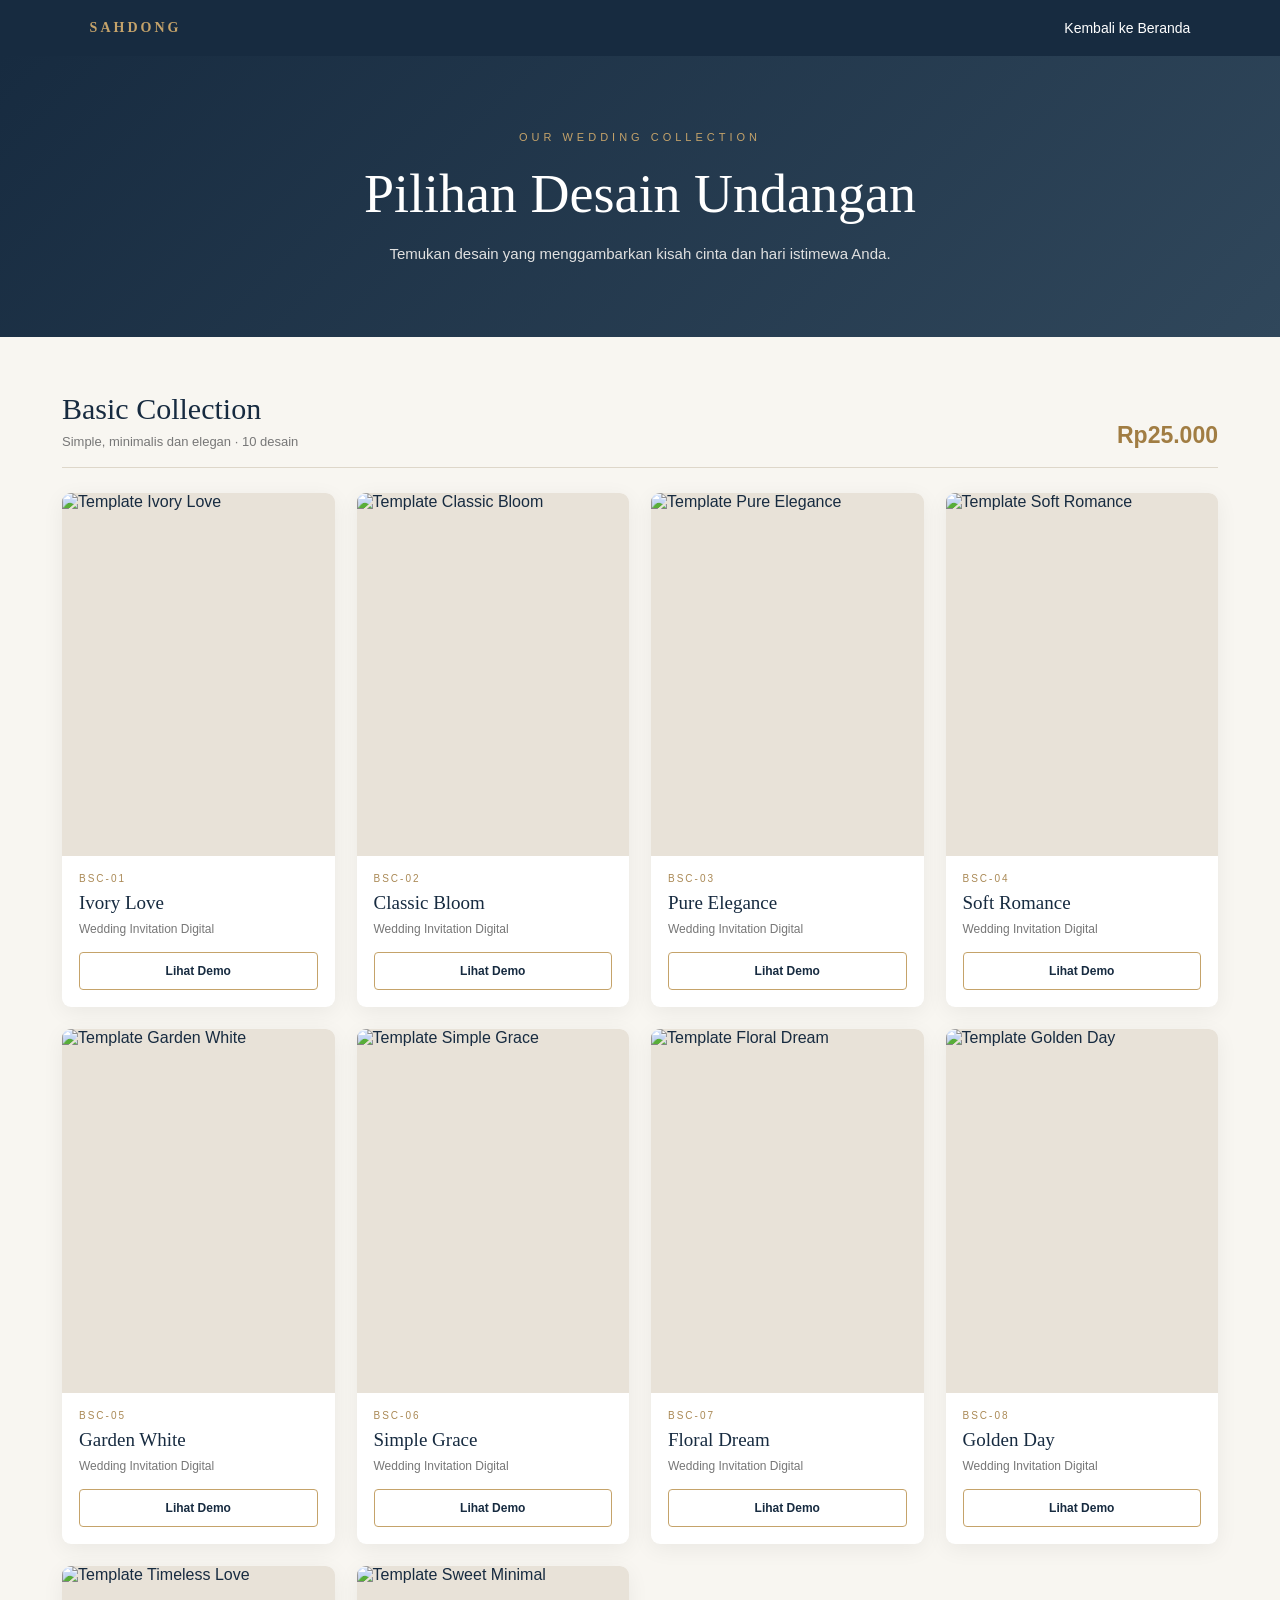
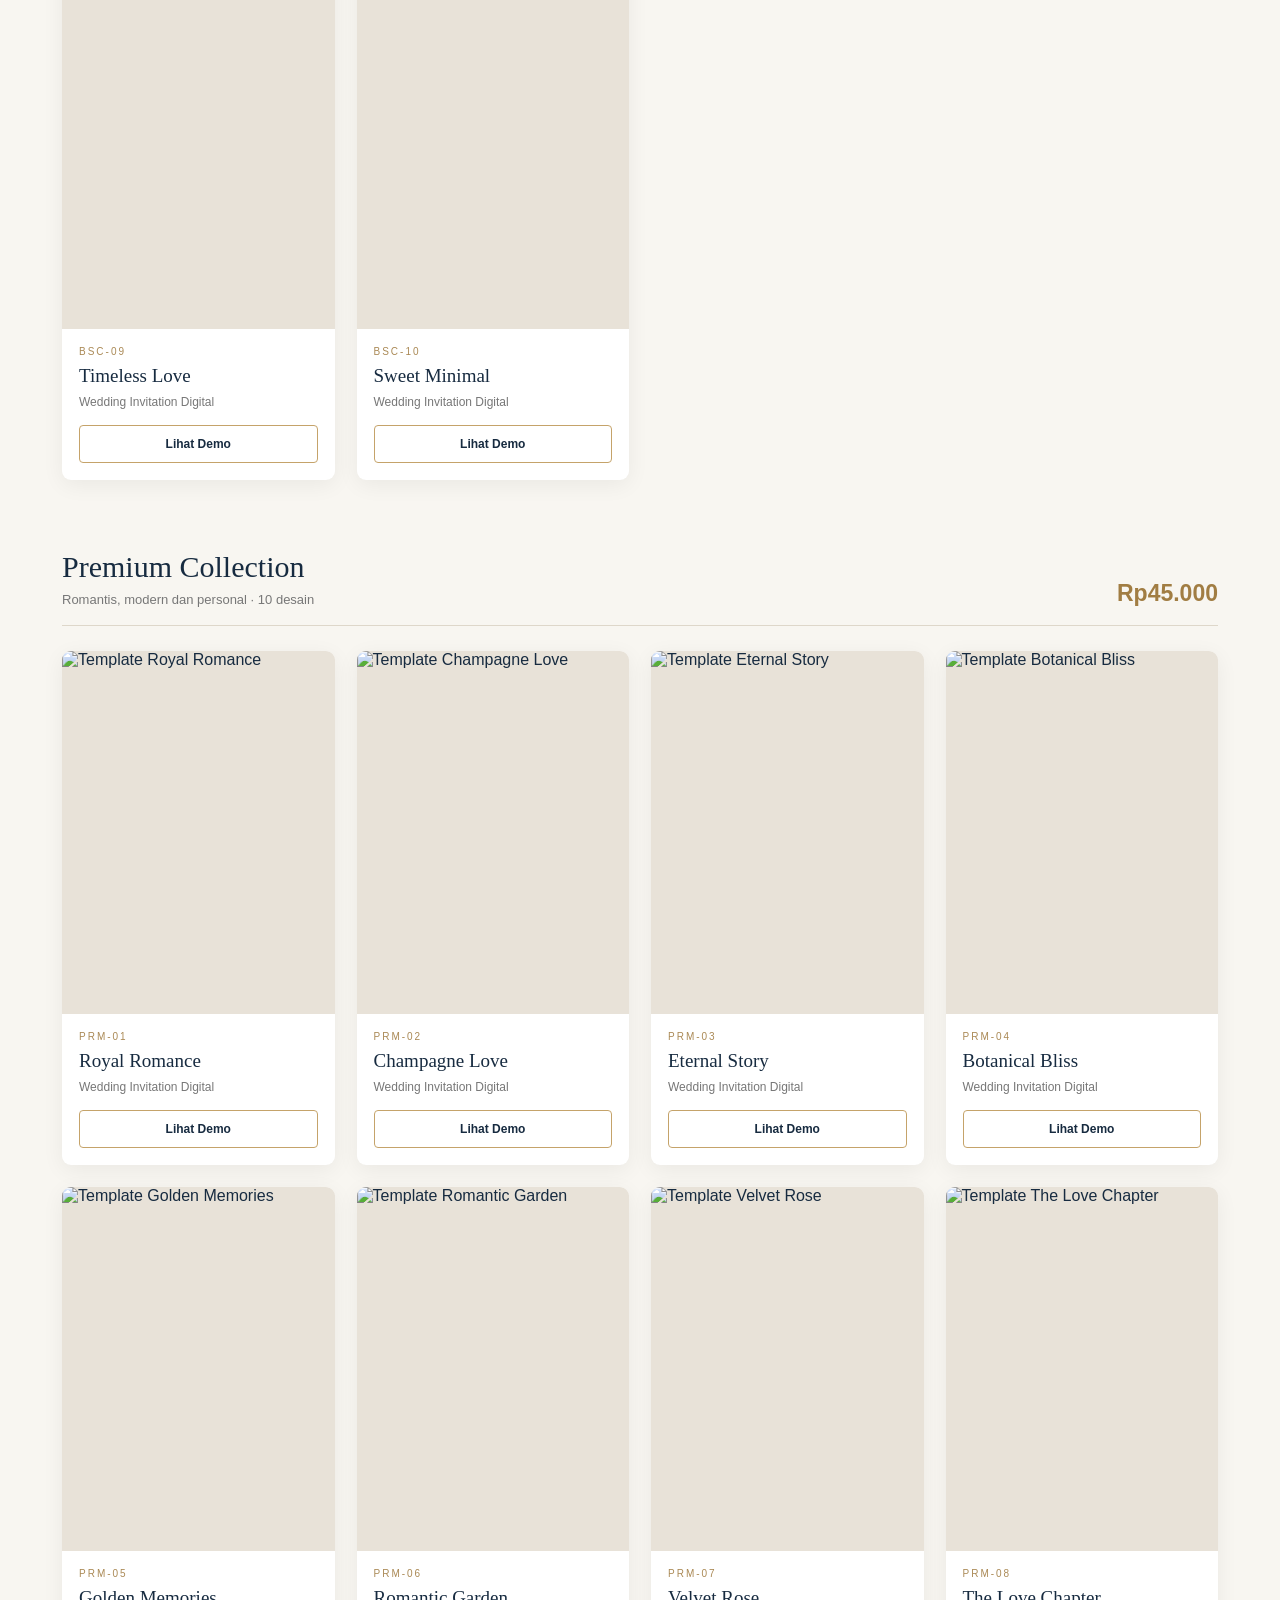
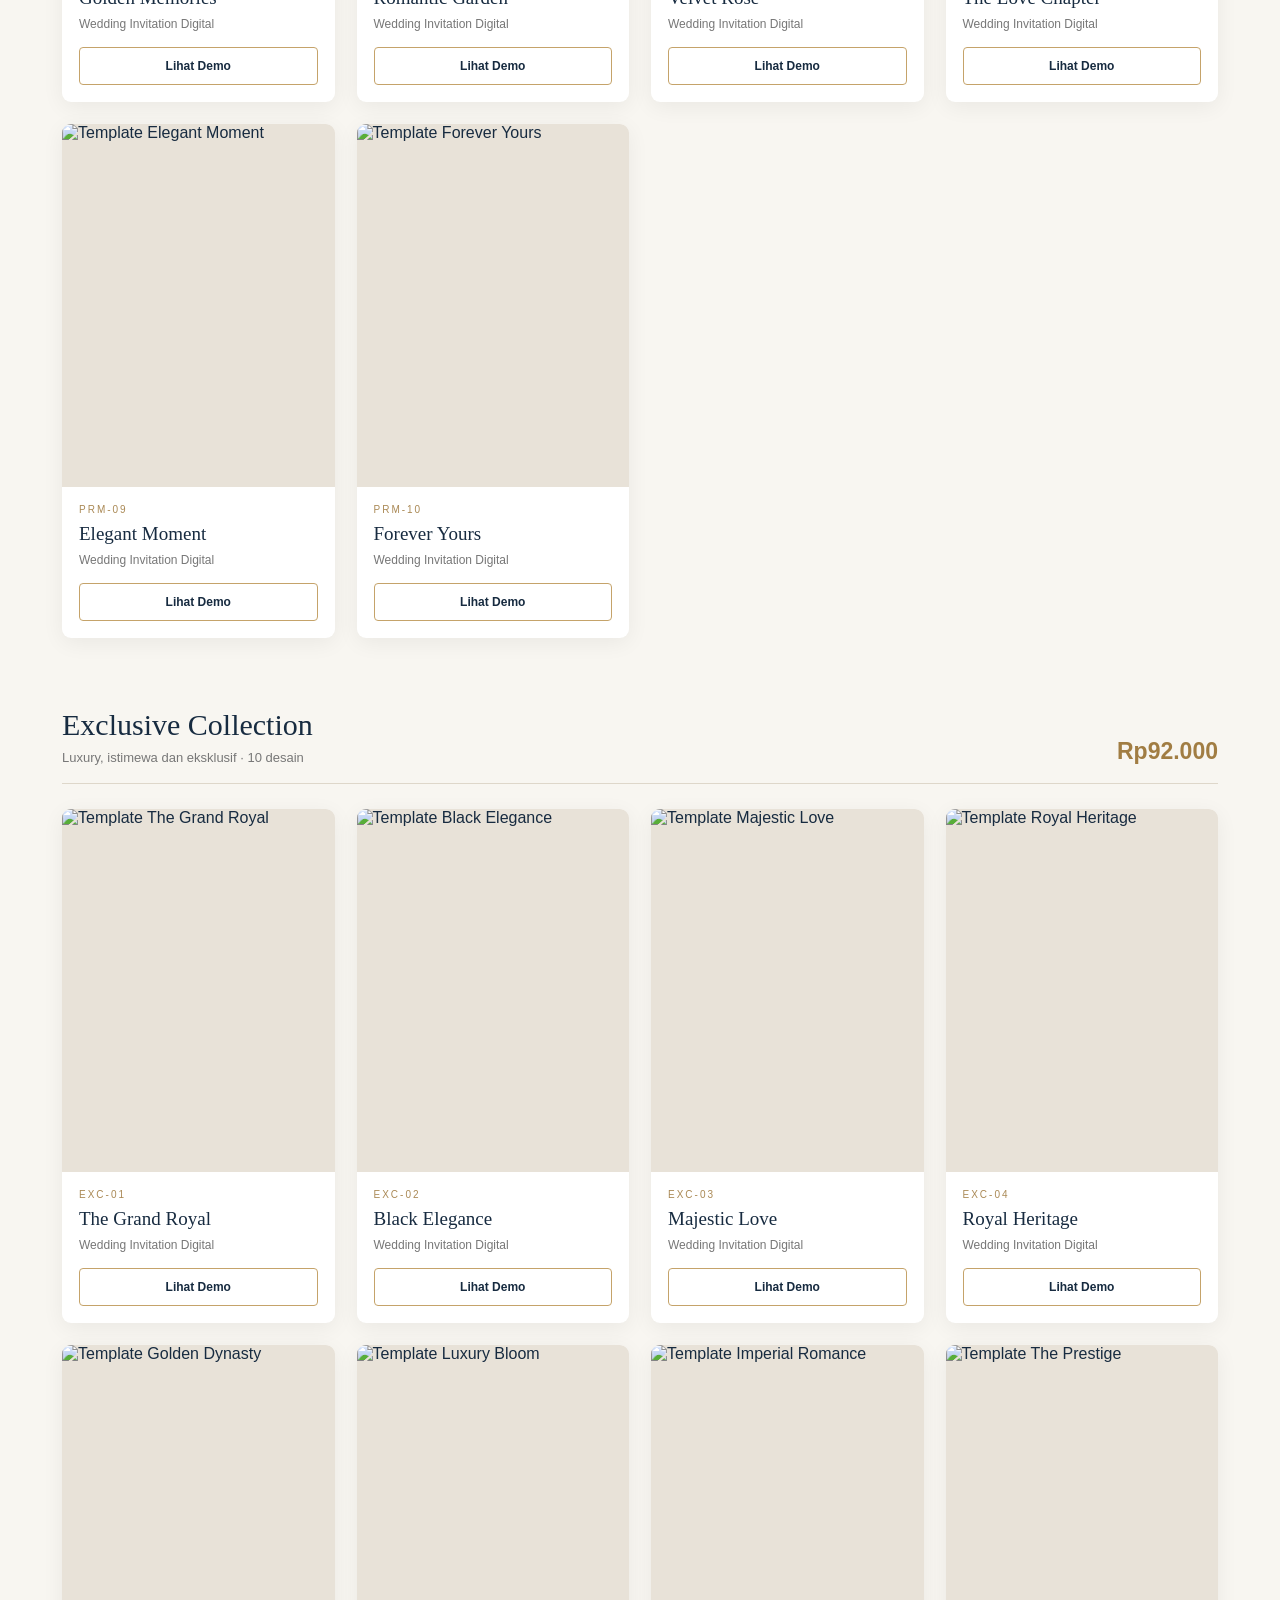
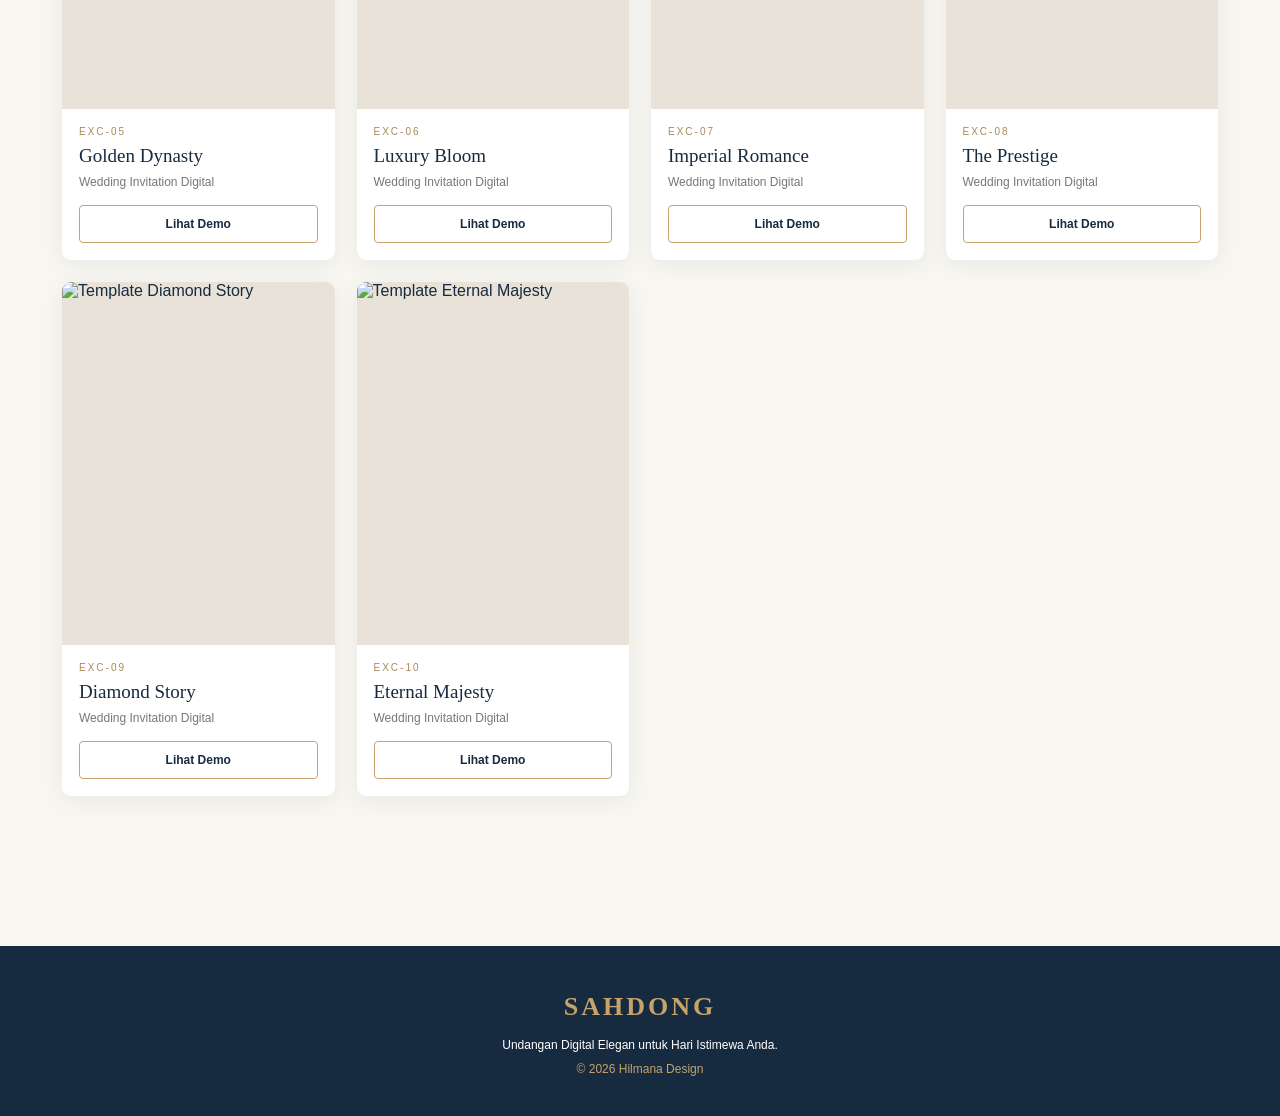
==== public/template/index.html @ 676b7303 "Update index.html" ====
<!DOCTYPE html>
<html lang="id">
<head>
  <meta charset="UTF-8">
  <meta name="viewport" content="width=device-width, initial-scale=1.0">
  <meta name="description" content="Temukan 30 desain undangan digital pernikahan elegan di SAHDONG. Pilih paket Basic, Premium, atau Exclusive.">
  <title>Katalog Undangan Digital | SAHDONG</title>
  <link rel="stylesheet" href="/assets/css/style.css?v=20261125">
  <style>
    :root {
      --navy: #172b40;
      --gold: #c5a36a;
      --ivory: #f8f6f1;
      --white: #fff;
      --muted: #777;
    }

    * { box-sizing: border-box; }

    body {
      margin: 0;
      background: var(--ivory);
      color: var(--navy);
      font-family: Arial, sans-serif;
    }

    a { color: inherit; text-decoration: none; }

    .catalog-nav {
      background: var(--navy);
      color: white;
      padding: 20px 7%;
      display: flex;
      align-items: center;
      justify-content: space-between;
    }

    .brand {
      font-family: Georgia, serif;
      font-size: 26px;
      letter-spacing: 3px;
      color: var(--gold);
      font-weight: bold;
    }

    .catalog-nav a { font-size: 14px; }

    .hero {
      text-align: center;
      padding: 75px 20px 55px;
      background: linear-gradient(135deg, #172b40, #30475b);
      color: white;
    }

    .hero-label {
      color: var(--gold);
      letter-spacing: 4px;
      font-size: 11px;
      text-transform: uppercase;
    }

    .hero h1 {
      font-family: Georgia, serif;
      font-size: clamp(34px, 5vw, 54px);
      font-weight: normal;
      margin: 20px 0 12px;
    }

    .hero p {
      color: #e0e0e0;
      font-size: 15px;
      line-height: 1.8;
    }

    .catalog-container {
      max-width: 1200px;
      margin: auto;
      padding: 55px 22px 80px;
    }

    .package {
      margin-bottom: 70px;
      scroll-margin-top: 25px;
    }

    .package-heading {
      display: flex;
      align-items: end;
      justify-content: space-between;
      gap: 20px;
      border-bottom: 1px solid #ded7ca;
      padding-bottom: 18px;
      margin-bottom: 25px;
    }

    .package-heading h2 {
      font-family: Georgia, serif;
      font-size: 30px;
      font-weight: normal;
      margin: 0 0 8px;
    }

    .package-heading p {
      color: var(--muted);
      margin: 0;
      font-size: 13px;
    }

    .price {
      color: #a17d43;
      font-size: 23px;
      font-weight: bold;
      white-space: nowrap;
    }

    .template-grid {
      display: grid;
      grid-template-columns: repeat(4, 1fr);
      gap: 22px;
    }

    .template-card {
      background: white;
      border-radius: 9px;
      overflow: hidden;
      box-shadow: 0 5px 22px rgba(0,0,0,.06);
      transition: transform .25s;
    }

    .template-card:hover {
      transform: translateY(-5px);
    }

    .template-image {
      width: 100%;
      aspect-ratio: 3 / 4;
      object-fit: cover;
      display: block;
      background: #e8e2d8;
    }

    .template-info { padding: 17px; }

    .template-code {
      color: #aa8955;
      font-size: 10px;
      letter-spacing: 2px;
      text-transform: uppercase;
    }

    .template-info h3 {
      font-family: Georgia, serif;
      font-size: 19px;
      font-weight: normal;
      margin: 8px 0;
    }

    .template-info p {
      font-size: 12px;
      color: var(--muted);
      margin: 0 0 16px;
    }

    .demo-button {
      display: block;
      text-align: center;
      border: 1px solid var(--gold);
      padding: 11px;
      border-radius: 4px;
      color: var(--navy);
      font-size: 12px;
      font-weight: bold;
    }

    .demo-button:hover {
      background: var(--navy);
      border-color: var(--navy);
      color: white;
    }

    .catalog-footer {
      text-align: center;
      background: var(--navy);
      color: white;
      padding: 35px 20px;
      font-size: 12px;
      line-height: 2;
    }

    .catalog-footer span { color: var(--gold); }

    @media(max-width: 900px) {
      .template-grid { grid-template-columns: repeat(3, 1fr); }
    }

    @media(max-width: 600px) {
      .catalog-nav { padding: 17px 20px; }
      .brand { font-size: 21px; }
      .hero { padding: 55px 18px 45px; }
      .catalog-container { padding: 38px 15px 60px; }
      .package-heading { align-items: start; }
      .package-heading h2 { font-size: 25px; }
      .price { font-size: 18px; }
      .template-grid { grid-template-columns: repeat(2, 1fr); gap: 12px; }
      .template-info { padding: 12px; }
      .template-info h3 { font-size: 16px; }
    }
  </style>
</head>
<body>

  <nav class="catalog-nav">
    <a class="brand" href="/">SAHDONG</a>
    <a href="/">Kembali ke Beranda</a>
  </nav>

  <header class="hero">
    <div class="hero-label">Our Wedding Collection</div>
    <h1>Pilihan Desain Undangan</h1>
    <p>Temukan desain yang menggambarkan kisah cinta dan hari istimewa Anda.</p>
  </header>

  <main class="catalog-container">

    <section class="package" id="basic">
      <div class="package-heading">
        <div>
          <h2>Basic Collection</h2>
          <p>Simple, minimalis dan elegan · 10 desain</p>
        </div>
        <div class="price">Rp25.000</div>
      </div>

      <div class="template-grid" id="basic-grid"></div>
    </section>

    <section class="package" id="premium">
      <div class="package-heading">
        <div>
          <h2>Premium Collection</h2>
          <p>Romantis, modern dan personal · 10 desain</p>
        </div>
        <div class="price">Rp45.000</div>
      </div>

      <div class="template-grid" id="premium-grid"></div>
    </section>

    <section class="package" id="exclusive">
      <div class="package-heading">
        <div>
          <h2>Exclusive Collection</h2>
          <p>Luxury, istimewa dan eksklusif · 10 desain</p>
        </div>
        <div class="price">Rp92.000</div>
      </div>

      <div class="template-grid" id="exclusive-grid"></div>
    </section>

  </main>

  <footer class="catalog-footer">
    <div class="brand">SAHDONG</div>
    Undangan Digital Elegan untuk Hari Istimewa Anda.
    <br>
    <span>© 2026 Hilmana Design</span>
  </footer>

  <script>
    const collections = [
      {
        id: "basic",
        prefix: "BSC",
        names: [
          "Ivory Love", "Classic Bloom", "Pure Elegance",
          "Soft Romance", "Garden White", "Simple Grace",
          "Floral Dream", "Golden Day", "Timeless Love",
          "Sweet Minimal"
        ],
        images: [
          "photo-1519741497674-611481863552",
          "photo-1511285560929-80b456fea0bc",
          "photo-1519225421980-715cb0215aed",
          "photo-1537633552985-df8429e8048b",
          "photo-1465495976277-4387d4b0e4a6",
          "photo-1507504031003-b417219a0fde",
          "photo-1515934751635-c81c6bc9a2d8",
          "photo-1464366400600-7168b8af9bc3",
          "photo-1511795409834-ef04bbd61622",
          "photo-1523438885200-e635ba2c371e"
        ]
      },
      {
        id: "premium",
        prefix: "PRM",
        names: [
          "Royal Romance", "Champagne Love", "Eternal Story",
          "Botanical Bliss", "Golden Memories", "Romantic Garden",
          "Velvet Rose", "The Love Chapter", "Elegant Moment",
          "Forever Yours"
        ],
        images: [
          "photo-1519167758481-83f550bb49b3",
          "photo-1465495976277-4387d4b0e4a6",
          "photo-1519741497674-611481863552",
          "photo-1532712938310-34cb3982ef74",
          "photo-1519225421980-715cb0215aed",
          "photo-1507504031003-b417219a0fde",
          "photo-1515934751635-c81c6bc9a2d8",
          "photo-1464366400600-7168b8af9bc3",
          "photo-1511795409834-ef04bbd61622",
          "photo-1523438885200-e635ba2c371e"
        ]
      },
      {
        id: "exclusive",
        prefix: "EXC",
        names: [
          "The Grand Royal", "Black Elegance", "Majestic Love",
          "Royal Heritage", "Golden Dynasty", "Luxury Bloom",
          "Imperial Romance", "The Prestige", "Diamond Story",
          "Eternal Majesty"
        ],
        images: [
          "photo-1519167758481-83f550bb49b3",
          "photo-1519741497674-611481863552",
          "photo-1519225421980-715cb0215aed",
          "photo-1537633552985-df8429e8048b",
          "photo-1511285560929-80b456fea0bc",
          "photo-1464366400600-7168b8af9bc3",
          "photo-1515934751635-c81c6bc9a2d8",
          "photo-1511795409834-ef04bbd61622",
          "photo-1523438885200-e635ba2c371e",
          "photo-1507504031003-b417219a0fde"
        ]
      }
    ];

    collections.forEach(collection => {
      const grid = document.getElementById(collection.id + "-grid");

      collection.names.forEach((name, index) => {
        const code = collection.prefix + "-" + String(index + 1).padStart(2, "0");
        const image = "https://images.unsplash.com/" +
          collection.images[index] + "?auto=format&fit=crop&w=700&q=80";

        const card = document.createElement("article");
        card.className = "template-card";

        card.innerHTML = `
          <img class="template-image"
               src="${image}"
               alt="Template ${name}"
               loading="lazy">
          <div class="template-info">
            <div class="template-code">${code}</div>
            <h3>${name}</h3>
            <p>Wedding Invitation Digital</p>
            <a class="demo-button" href="#" aria-label="Demo ${name}">
              Lihat Demo
            </a>
          </div>
        `;

        grid.appendChild(card);
      });
    });
  </script>

</body>
</html>
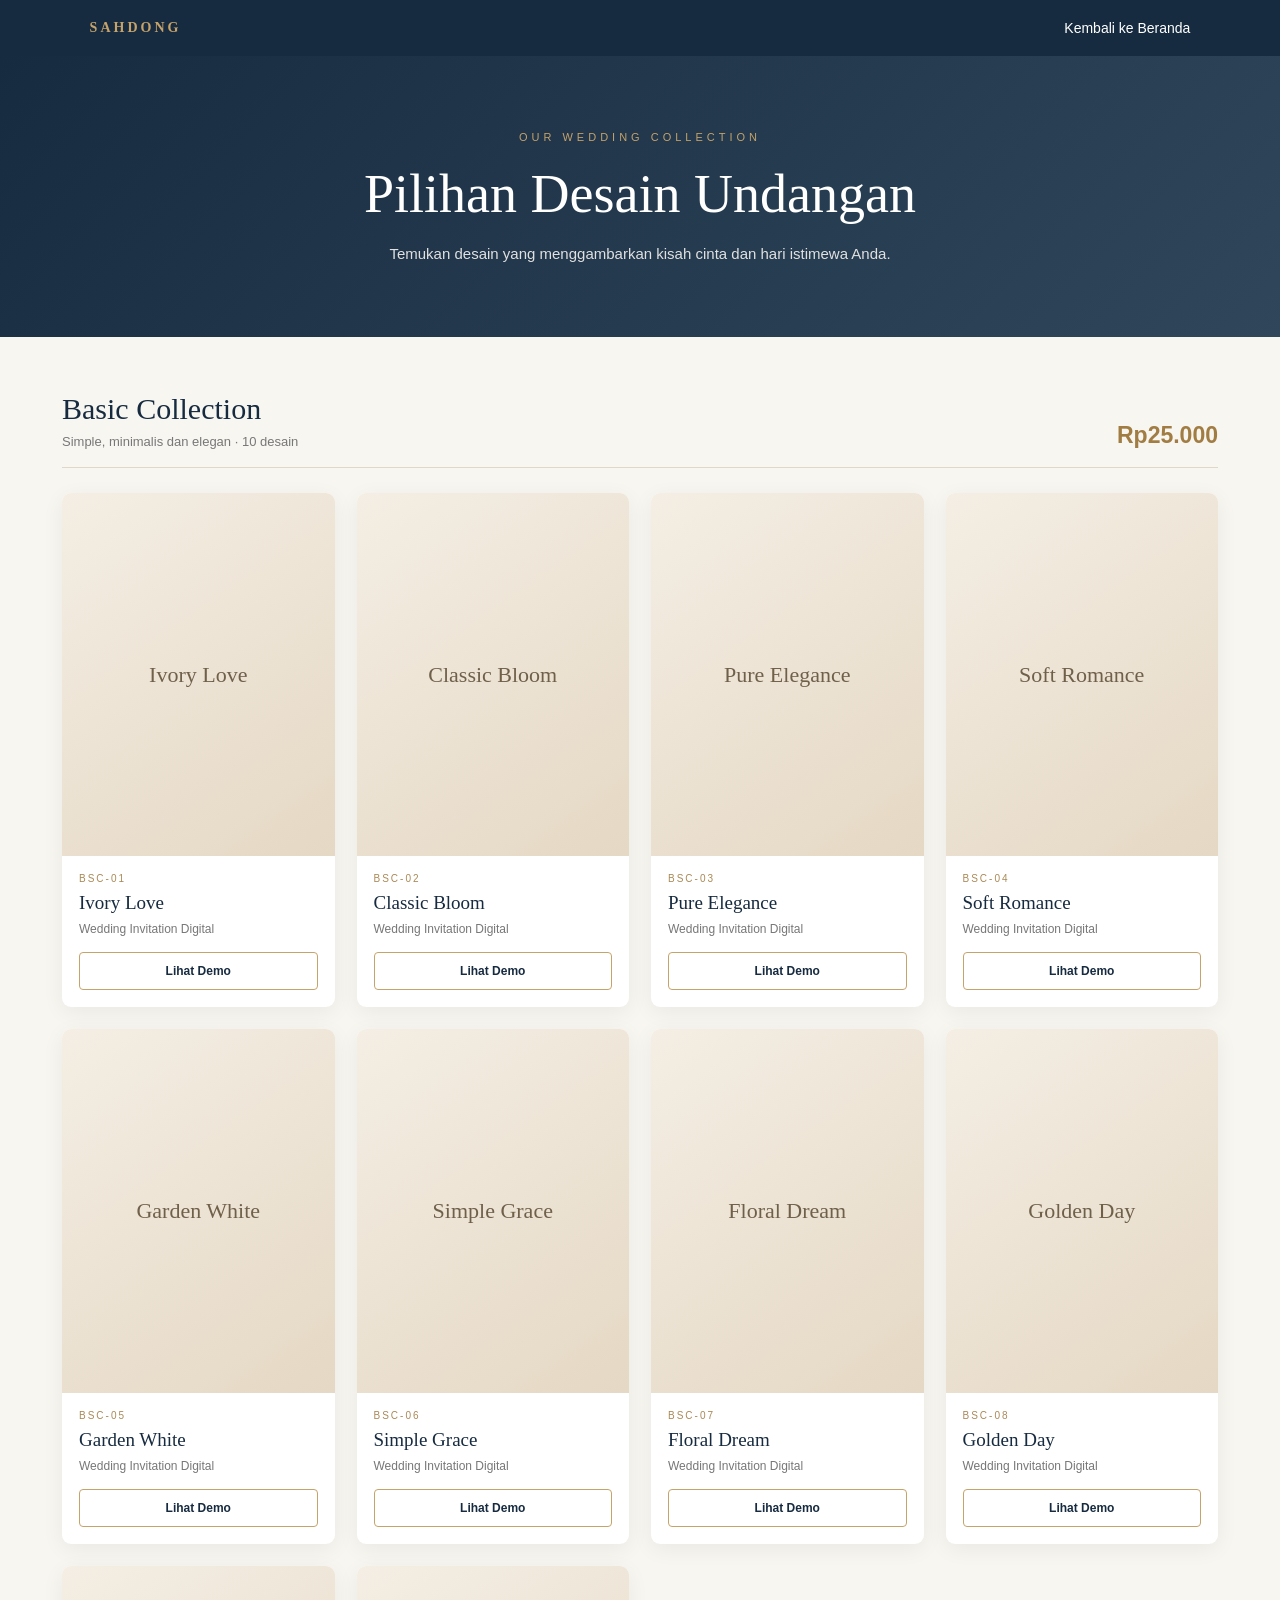
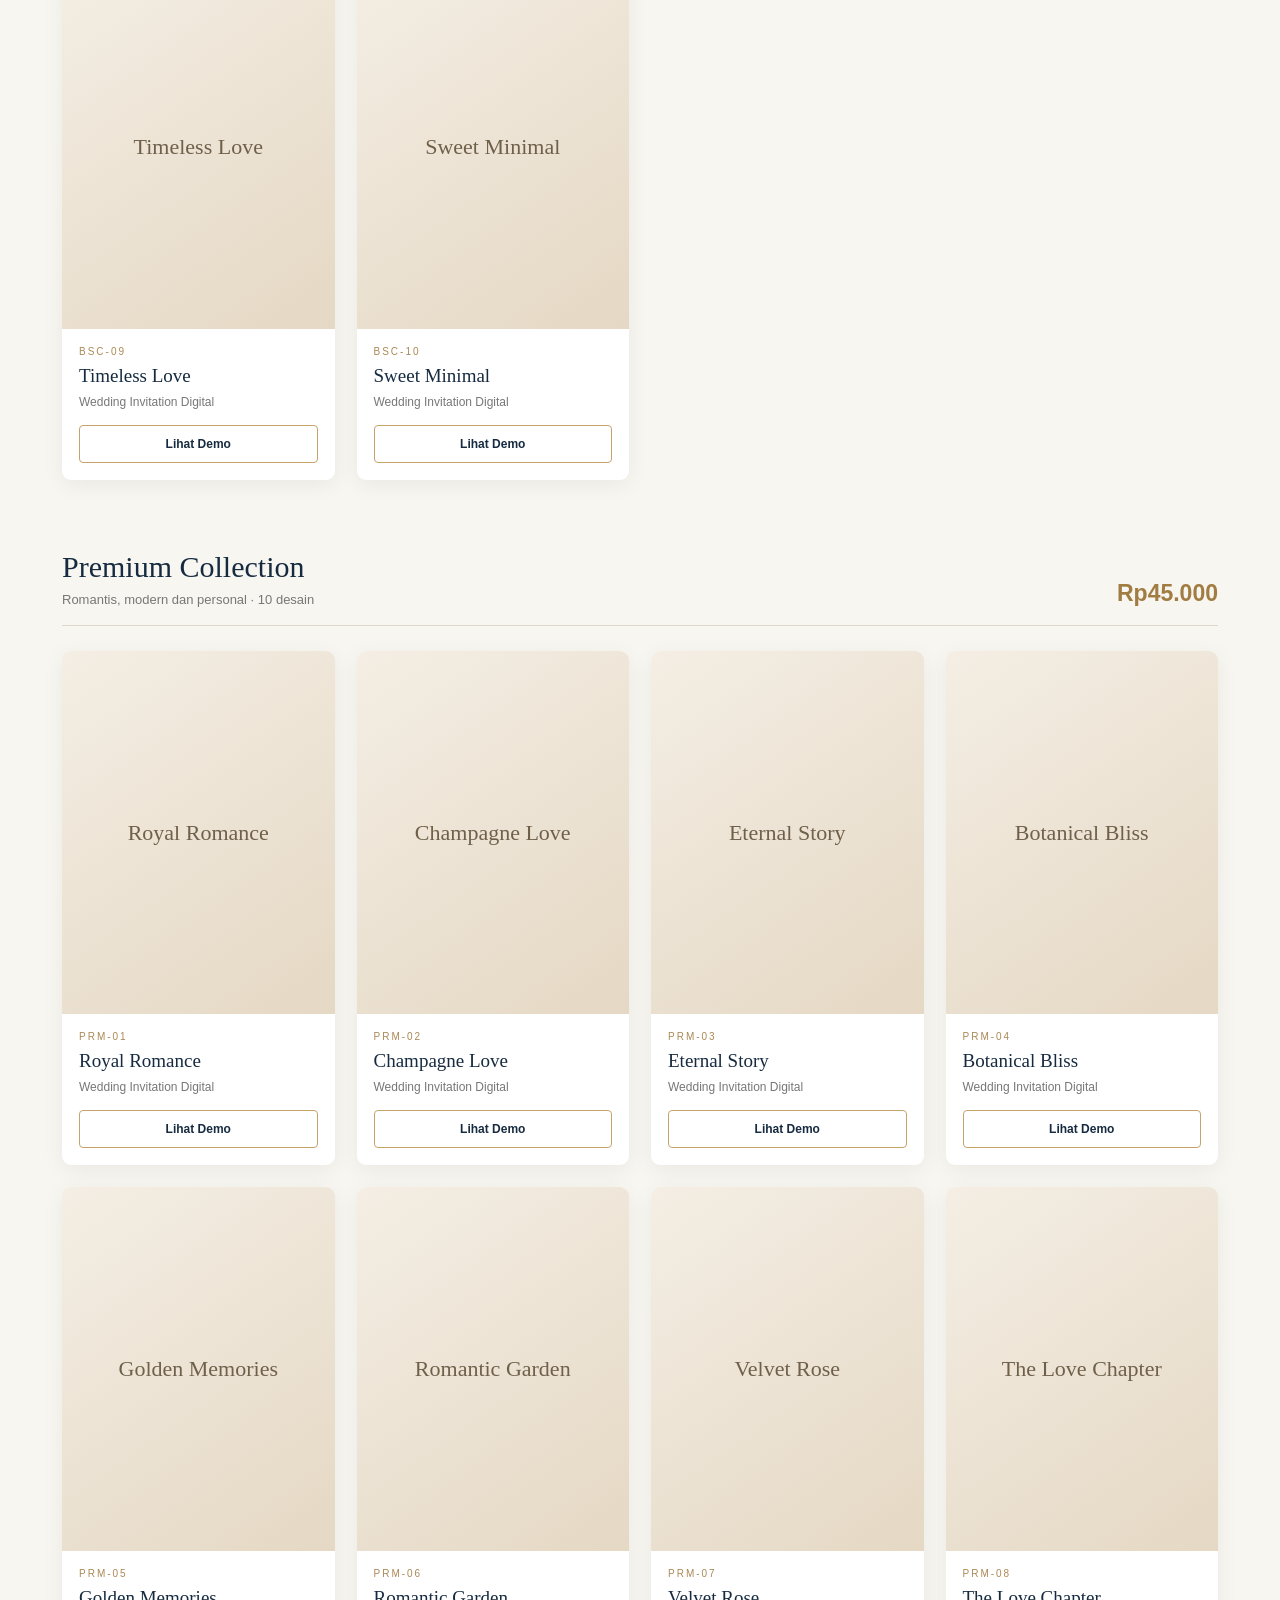
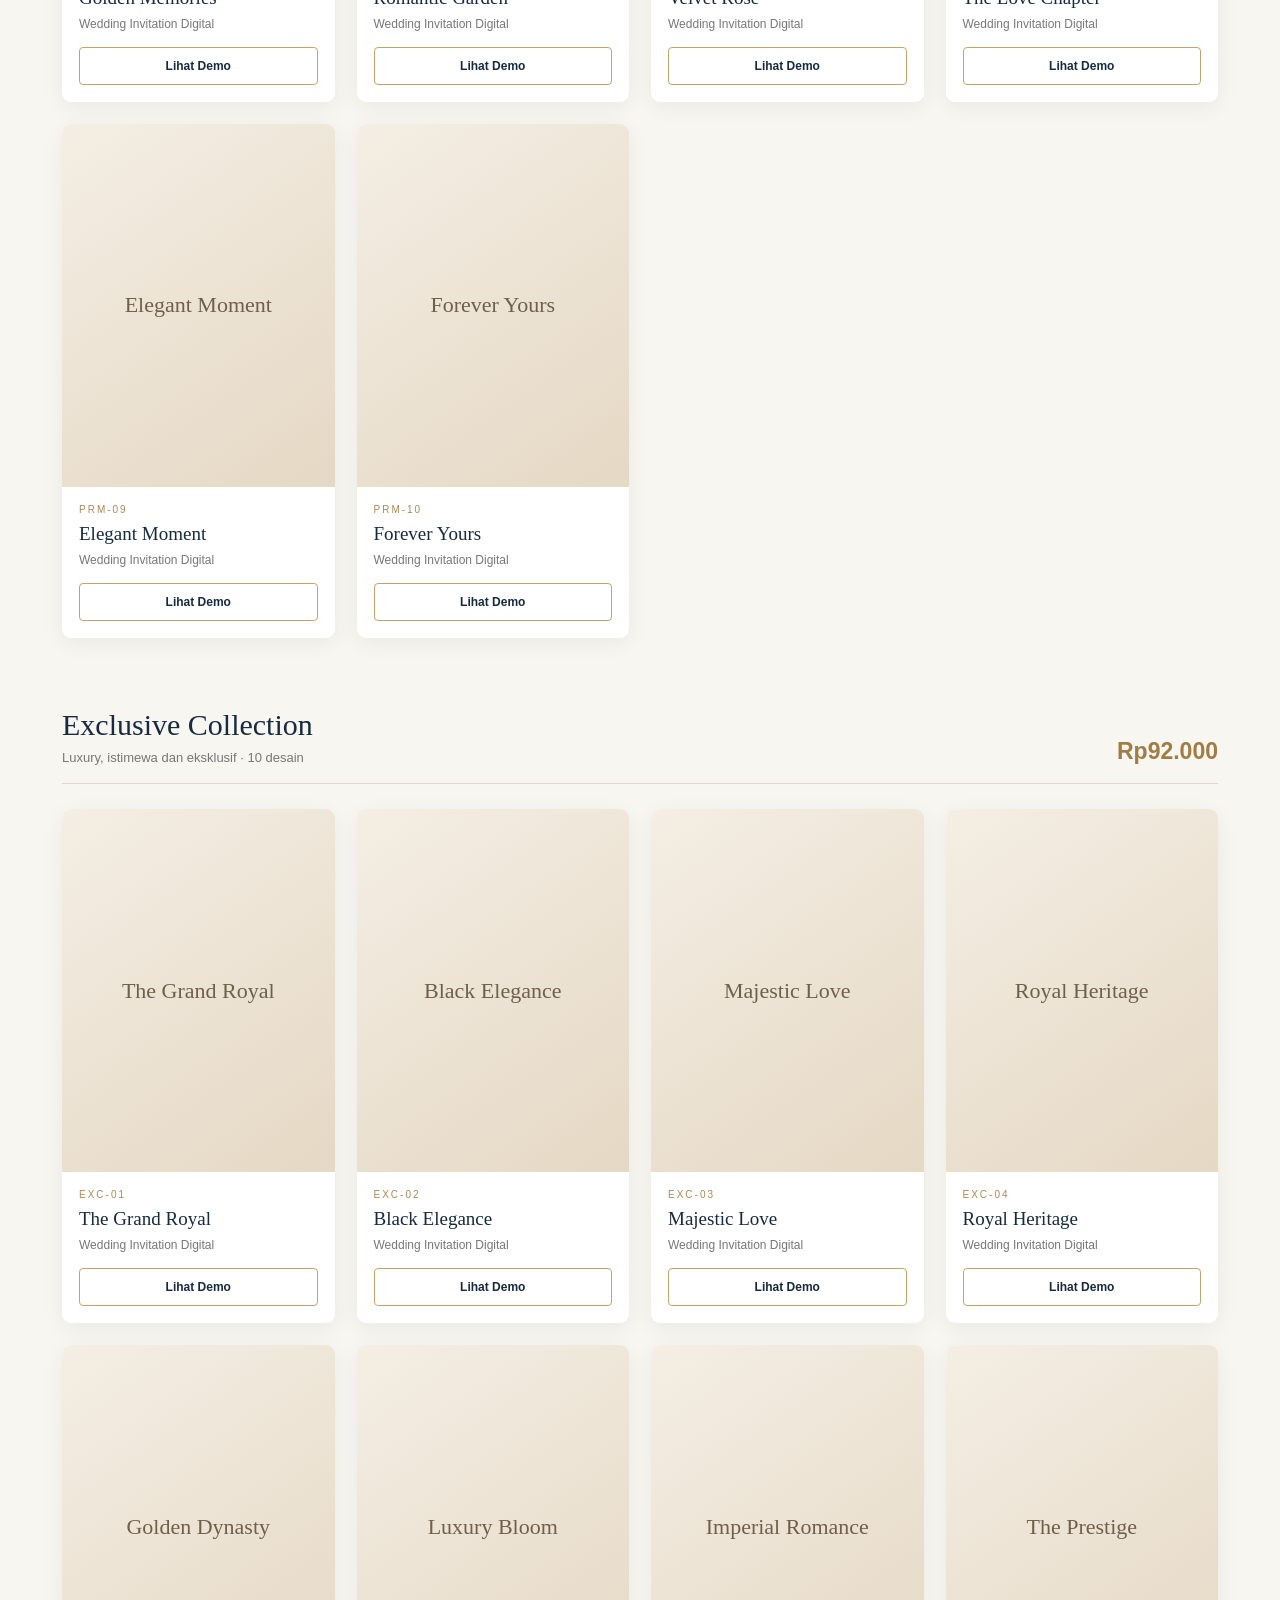
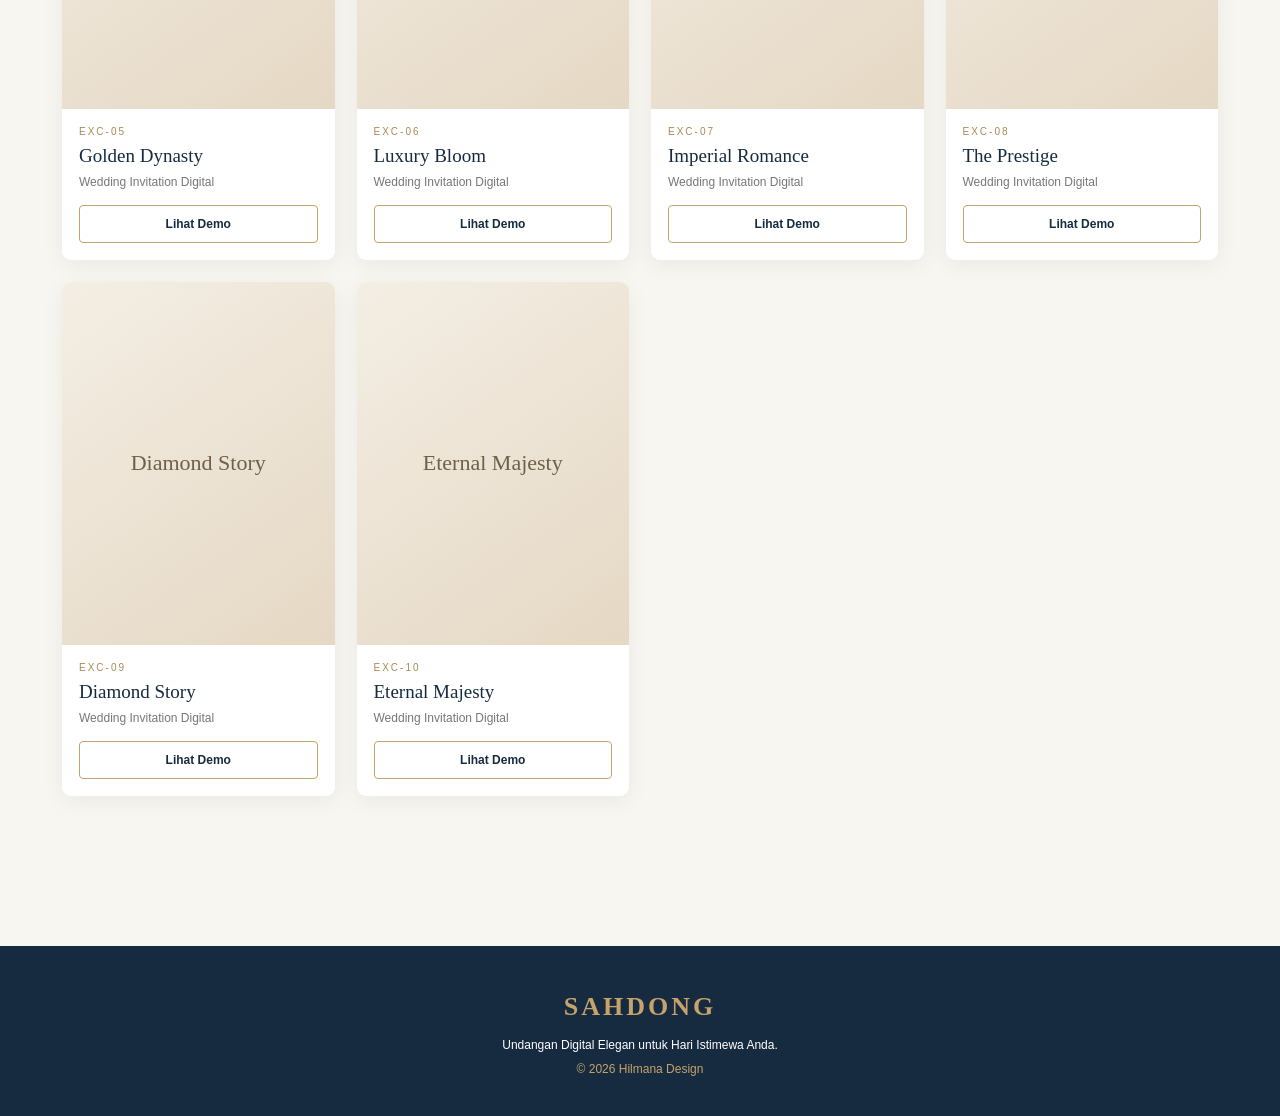
==== commit d3057c70: "Update index.html" ====
--- a/public/template/index.html
+++ b/public/template/index.html
@@ -4,8 +4,10 @@
   <meta charset="UTF-8">
   <meta name="viewport" content="width=device-width, initial-scale=1.0">
   <meta name="description" content="Temukan 30 desain undangan digital pernikahan elegan di SAHDONG. Pilih paket Basic, Premium, atau Exclusive.">
+  <meta name="theme-color" content="#172b40">
   <title>Katalog Undangan Digital | SAHDONG</title>
   <link rel="stylesheet" href="/assets/css/style.css?v=20261125">
+
   <style>
     :root {
       --navy: #172b40;
@@ -127,9 +129,7 @@
       transition: transform .25s;
     }
 
-    .template-card:hover {
-      transform: translateY(-5px);
-    }
+    .template-card:hover { transform: translateY(-5px); }
 
     .template-image {
       width: 100%;
@@ -188,6 +188,20 @@
     }
 
     .catalog-footer span { color: var(--gold); }
+
+    .image-fallback {
+      display: flex;
+      align-items: center;
+      justify-content: center;
+      width: 100%;
+      aspect-ratio: 3 / 4;
+      padding: 20px;
+      text-align: center;
+      color: #6f604a;
+      background: linear-gradient(145deg, #f4eee4, #e5d8c4);
+      font-family: Georgia, serif;
+      font-size: 22px;
+    }
 
     @media(max-width: 900px) {
       .template-grid { grid-template-columns: repeat(3, 1fr); }
@@ -207,8 +221,8 @@
     }
   </style>
 </head>
+
 <body>
-
   <nav class="catalog-nav">
     <a class="brand" href="/">SAHDONG</a>
     <a href="/">Kembali ke Beranda</a>
@@ -221,7 +235,6 @@
   </header>
 
   <main class="catalog-container">
-
     <section class="package" id="basic">
       <div class="package-heading">
         <div>
@@ -230,7 +243,6 @@
         </div>
         <div class="price">Rp25.000</div>
       </div>
-
       <div class="template-grid" id="basic-grid"></div>
     </section>
 
@@ -242,7 +254,6 @@
         </div>
         <div class="price">Rp45.000</div>
       </div>
-
       <div class="template-grid" id="premium-grid"></div>
     </section>
 
@@ -254,10 +265,8 @@
         </div>
         <div class="price">Rp92.000</div>
       </div>
-
       <div class="template-grid" id="exclusive-grid"></div>
     </section>
-
   </main>
 
   <footer class="catalog-footer">
@@ -268,6 +277,18 @@
   </footer>
 
   <script>
+    /*
+      Dua foto pertama di bawah ini adalah sumber foto yang sebelumnya
+      sudah terlihat berhasil dimuat pada beranda SAHDONG.
+      Jika foto utama katalog gagal, browser mencoba sumber cadangan.
+      Jika semua sumber eksternal gagal, kartu tetap menampilkan placeholder
+      yang rapi, bukan ikon gambar rusak.
+    */
+    const fallbackPhotoIds = [
+      "photo-1519741497674-611481863552",
+      "photo-1511285560929-80b456fea0bc"
+    ];
+
     const collections = [
       {
         id: "basic",
@@ -337,37 +358,81 @@
       }
     ];
 
+    function makeUnsplashUrl(photoId) {
+      return "https://images.unsplash.com/" + photoId +
+        "?auto=format&fit=crop&w=700&q=80";
+    }
+
+    function makeFallbackPlaceholder(name) {
+      const placeholder = document.createElement("div");
+      placeholder.className = "image-fallback";
+      placeholder.textContent = name;
+      placeholder.setAttribute("role", "img");
+      placeholder.setAttribute("aria-label", "Pratinjau " + name);
+      return placeholder;
+    }
+
+    function createTemplateCard(collection, name, index) {
+      const code = collection.prefix + "-" +
+        String(index + 1).padStart(2, "0");
+
+      const card = document.createElement("article");
+      card.className = "template-card";
+
+      const image = document.createElement("img");
+      image.className = "template-image";
+      image.alt = "Inspirasi desain " + name;
+      image.loading = "lazy";
+      image.decoding = "async";
+
+      let fallbackIndex = 0;
+      image.src = makeUnsplashUrl(collection.images[index]);
+
+      image.addEventListener("error", function handleImageError() {
+        if (fallbackIndex < fallbackPhotoIds.length) {
+          image.src = makeUnsplashUrl(fallbackPhotoIds[fallbackIndex]);
+          fallbackIndex += 1;
+          return;
+        }
+
+        image.removeEventListener("error", handleImageError);
+        image.replaceWith(makeFallbackPlaceholder(name));
+      });
+
+      const info = document.createElement("div");
+      info.className = "template-info";
+
+      const templateCode = document.createElement("div");
+      templateCode.className = "template-code";
+      templateCode.textContent = code;
+
+      const title = document.createElement("h3");
+      title.textContent = name;
+
+      const description = document.createElement("p");
+      description.textContent = "Wedding Invitation Digital";
+
+      const demo = document.createElement("a");
+      demo.className = "demo-button";
+      demo.href = "#";
+      demo.setAttribute("aria-label", "Demo " + name);
+      demo.textContent = "Lihat Demo";
+
+      info.append(templateCode, title, description, demo);
+      card.append(image, info);
+
+      return card;
+    }
+
     collections.forEach(collection => {
       const grid = document.getElementById(collection.id + "-grid");
 
+      if (!grid) return;
+
       collection.names.forEach((name, index) => {
-        const code = collection.prefix + "-" + String(index + 1).padStart(2, "0");
-        const image = "https://images.unsplash.com/" +
-          collection.images[index] + "?auto=format&fit=crop&w=700&q=80";
-
-        const card = document.createElement("article");
-        card.className = "template-card";
-
-        card.innerHTML = `
-          <img class="template-image"
-               src="${image}"
-               alt="Template ${name}"
-               loading="lazy">
-          <div class="template-info">
-            <div class="template-code">${code}</div>
-            <h3>${name}</h3>
-            <p>Wedding Invitation Digital</p>
-            <a class="demo-button" href="#" aria-label="Demo ${name}">
-              Lihat Demo
-            </a>
-          </div>
-        `;
-
-        grid.appendChild(card);
+        grid.appendChild(createTemplateCard(collection, name, index));
       });
     });
   </script>
-
 </body>
 </html>
-
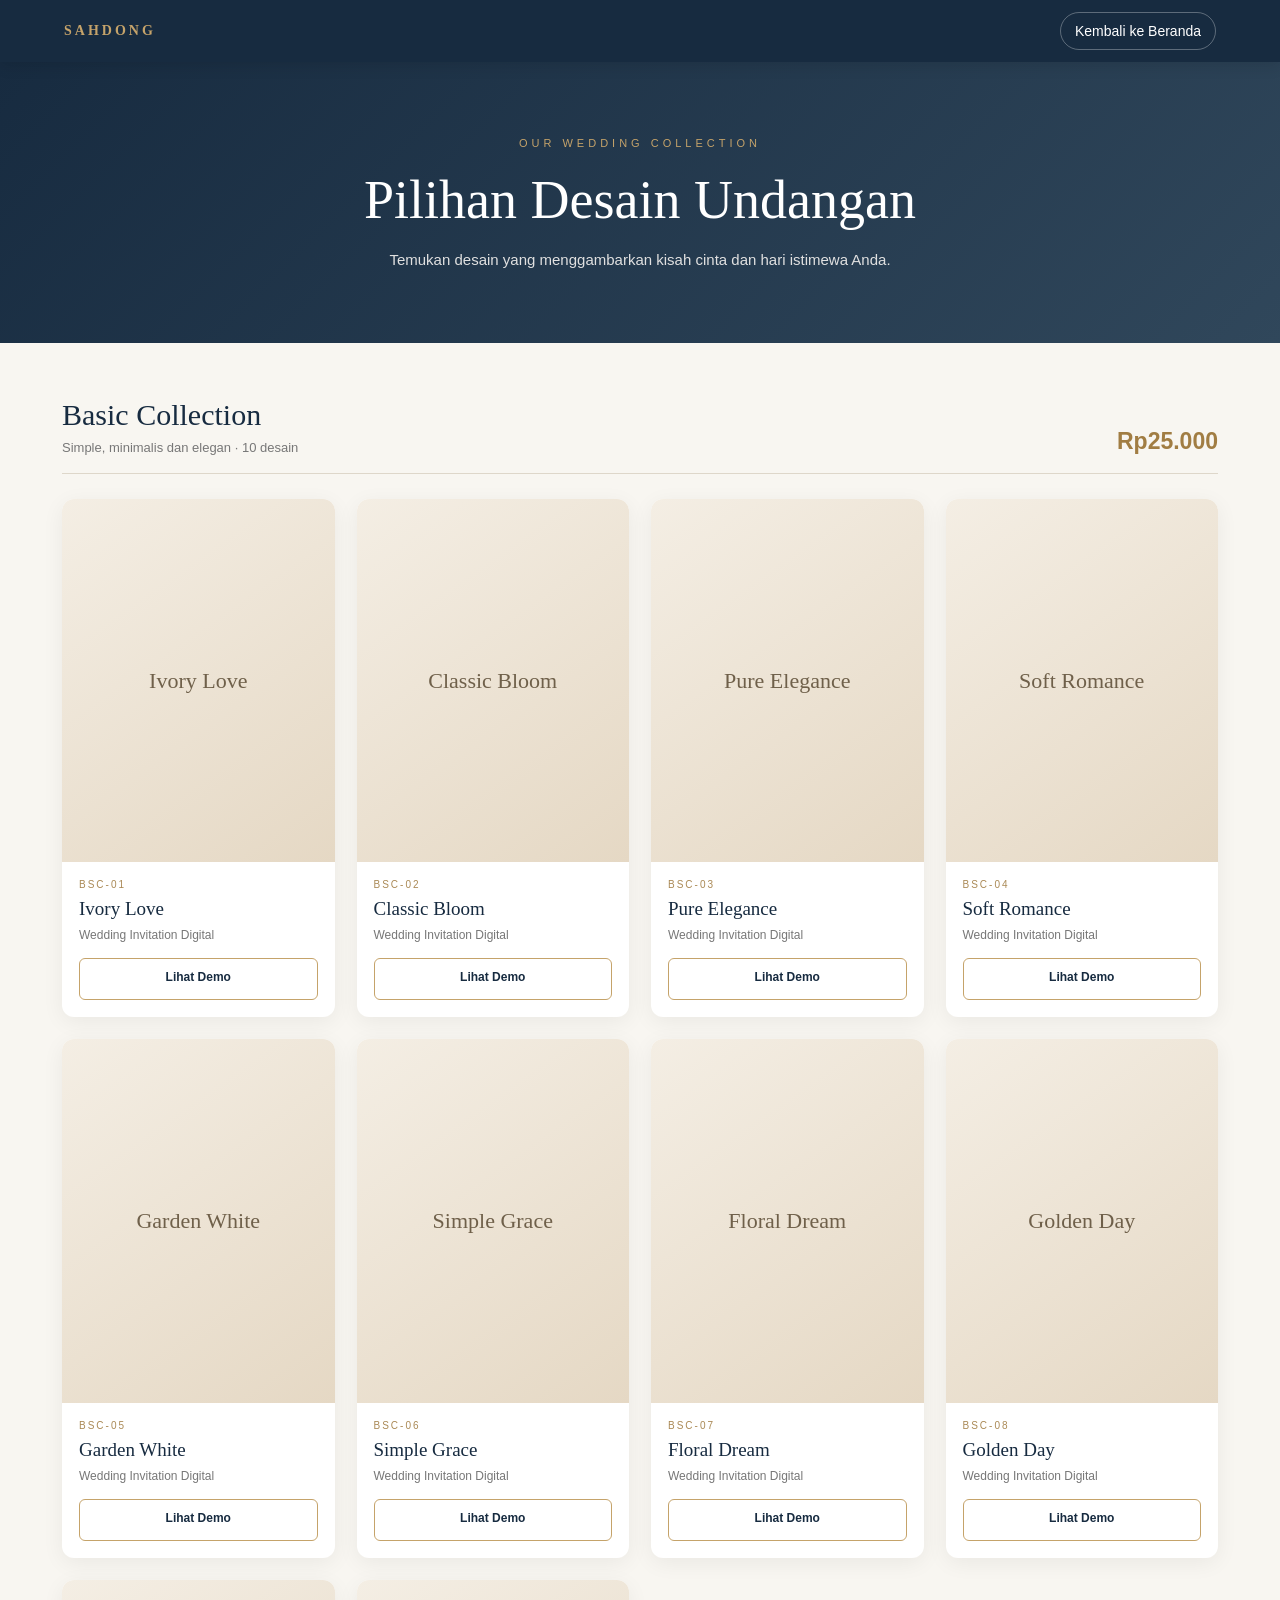
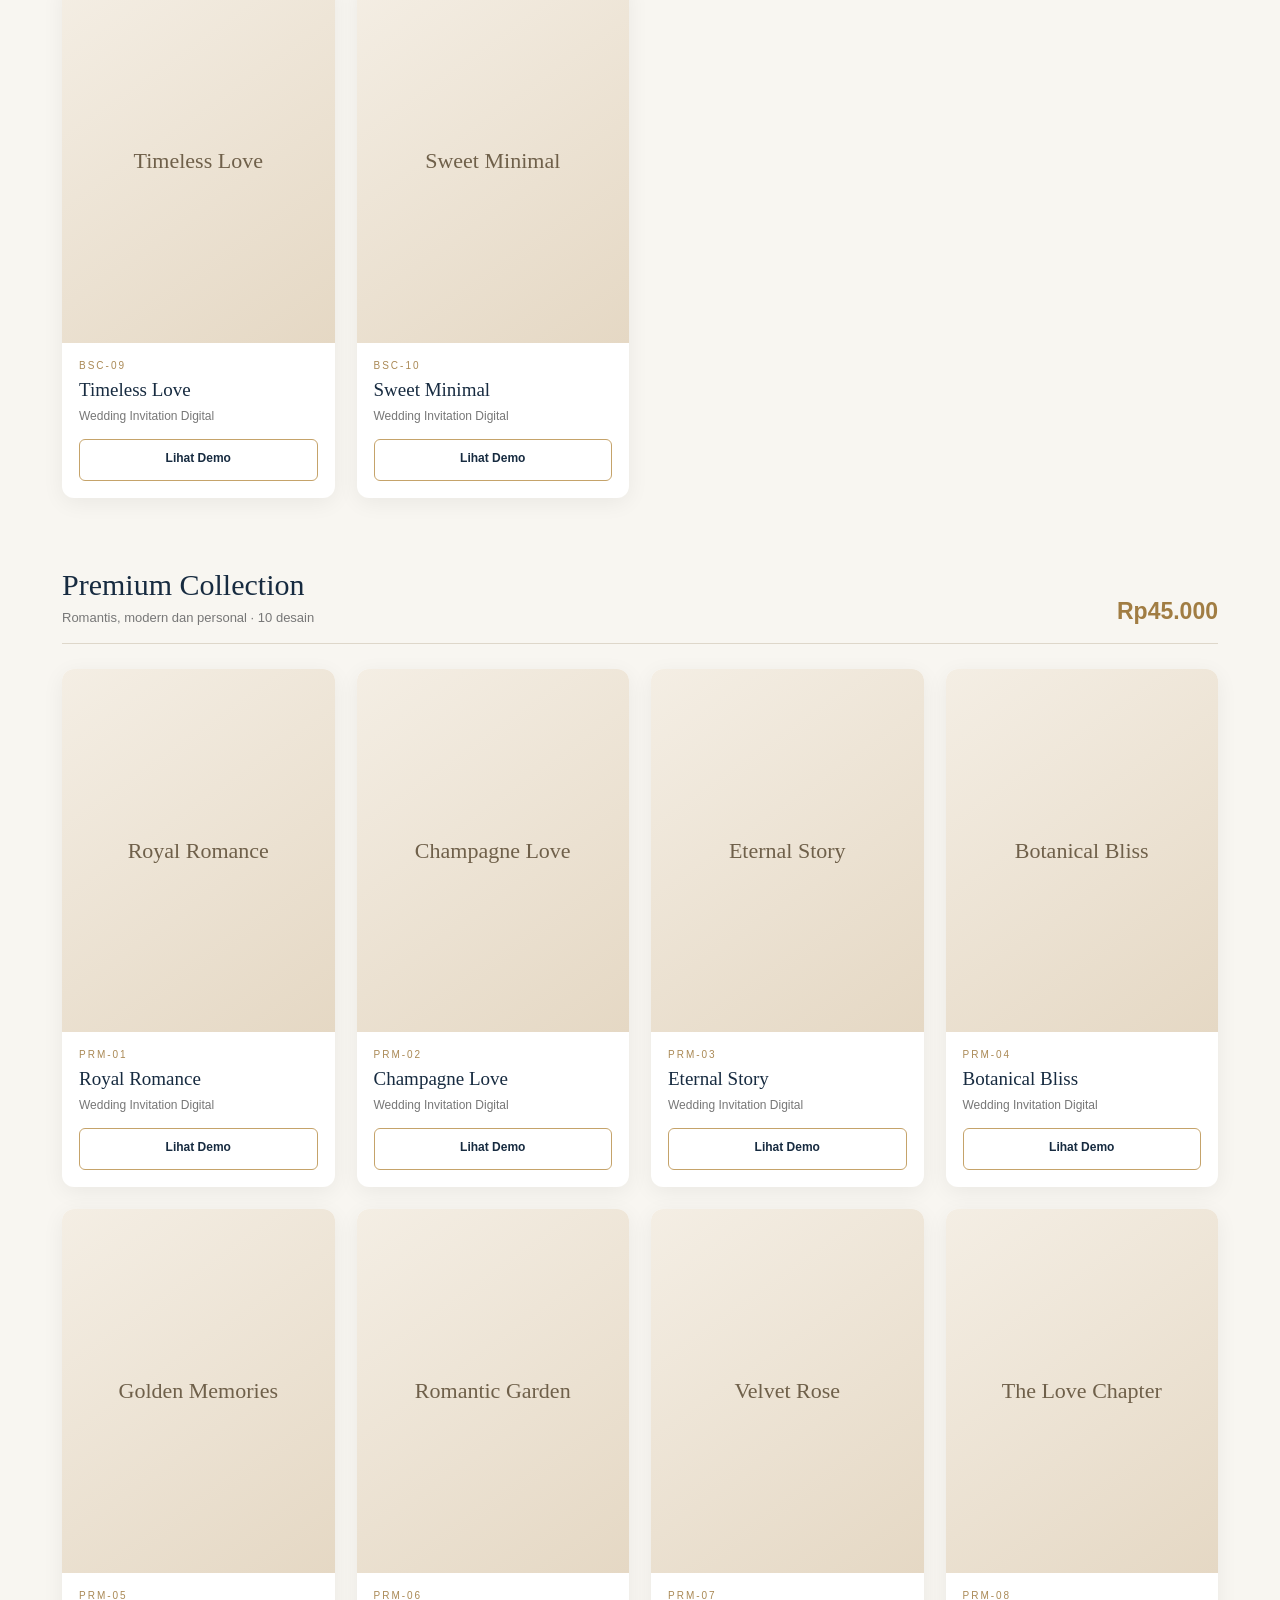
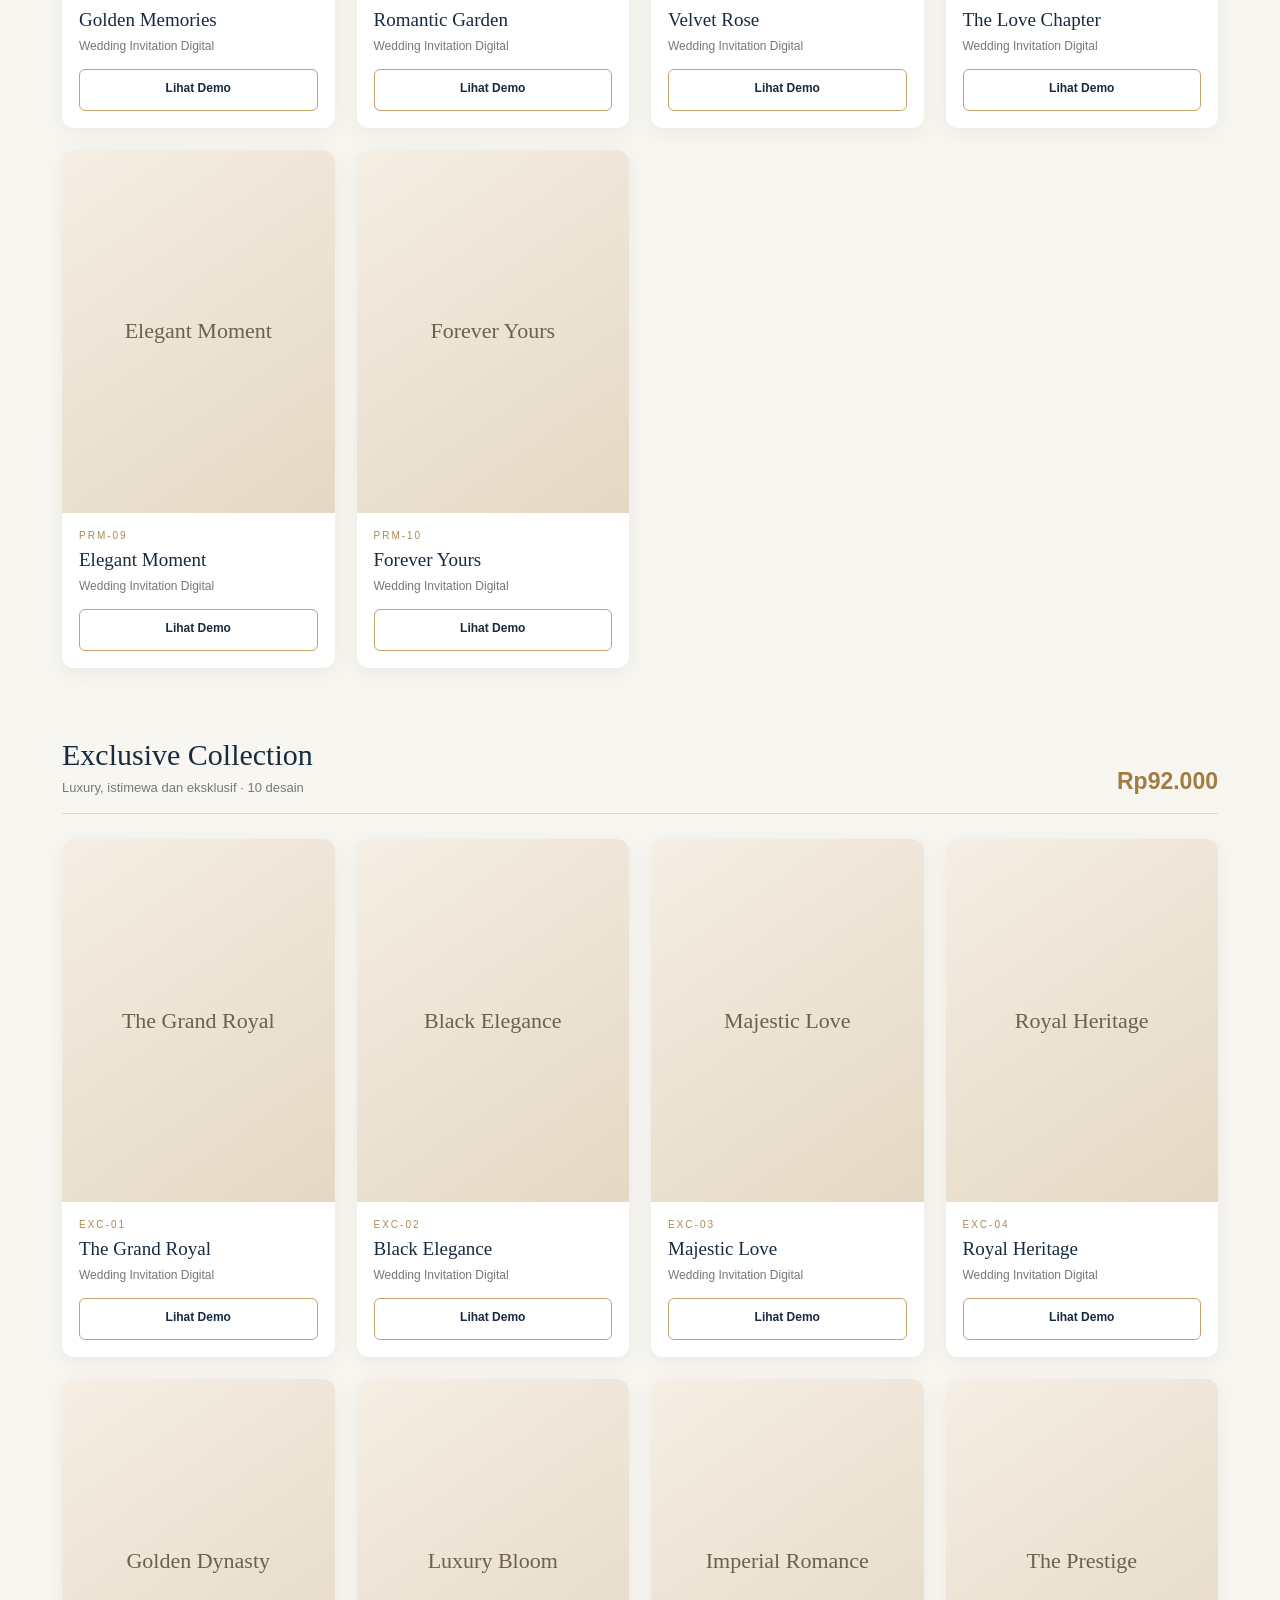
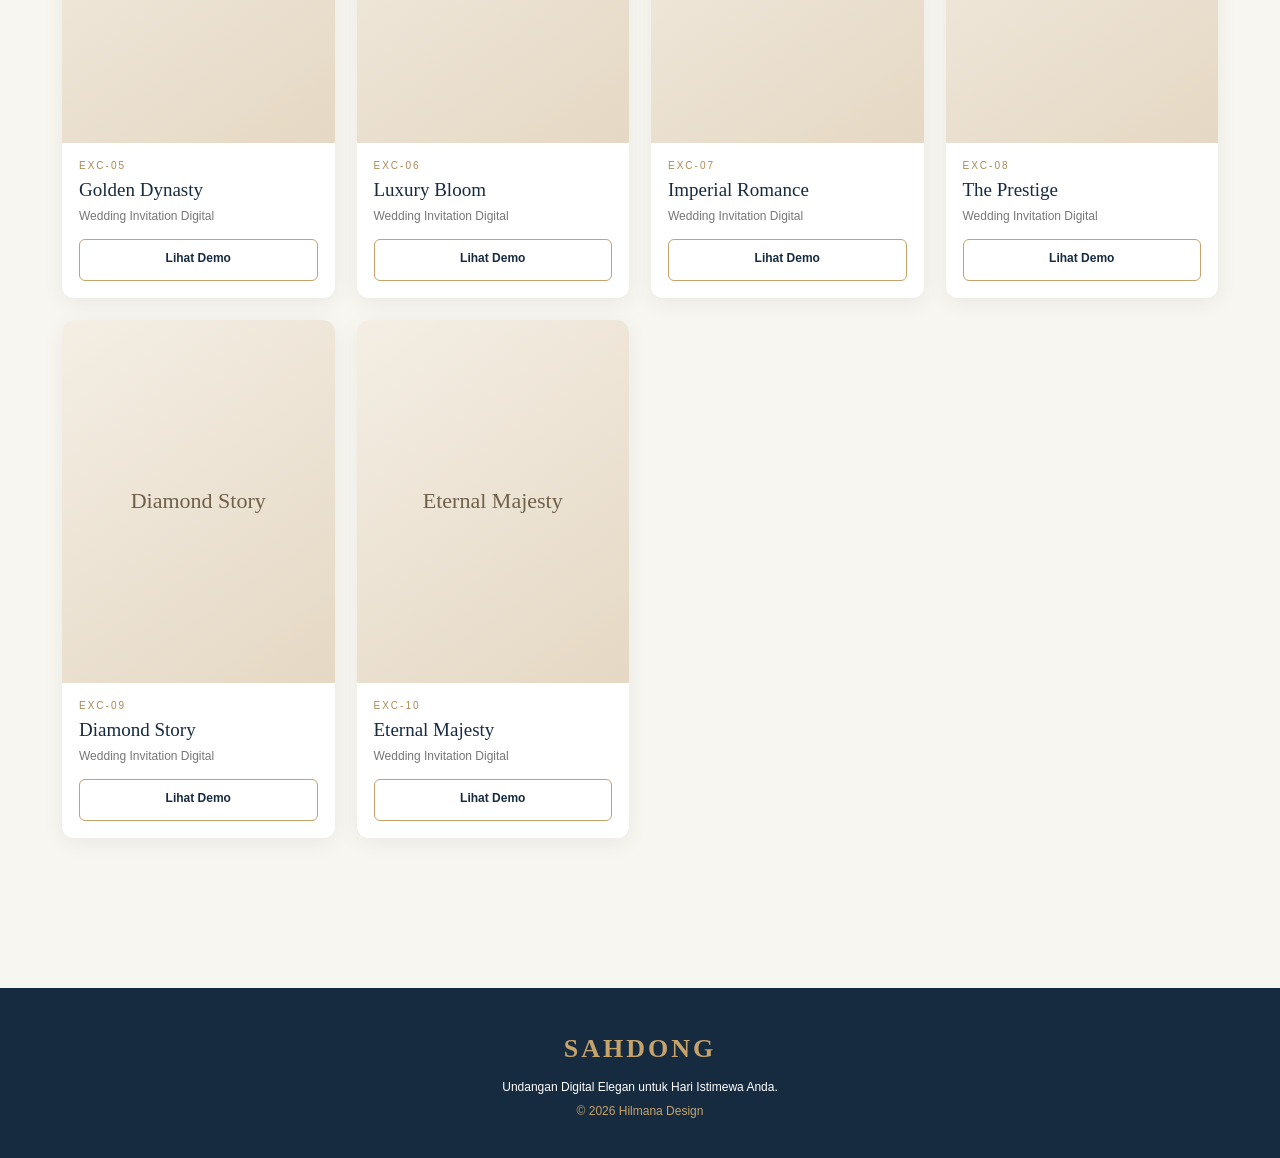
==== commit 4b3c4373: "Update index.html" ====
--- a/public/template/index.html
+++ b/public/template/index.html
@@ -219,6 +219,175 @@
       .template-info { padding: 12px; }
       .template-info h3 { font-size: 16px; }
     }
+    
+/* ==================================
+   SAHDONG MOBILE FRIENDLY CATALOG
+================================== */
+
+html {
+  scroll-behavior: smooth;
+  scroll-padding-top: 120px;
+}
+
+body {
+  overflow-x: hidden;
+}
+
+.catalog-nav {
+  position: sticky;
+  top: 0;
+  z-index: 100;
+  min-height: 60px;
+  padding: 12px 5%;
+  box-shadow: 0 3px 15px rgba(0,0,0,.12);
+}
+
+.catalog-nav a:last-child {
+  padding: 10px 14px;
+  border: 1px solid rgba(255,255,255,.3);
+  border-radius: 25px;
+}
+
+.template-card {
+  min-width: 0;
+  border-radius: 12px;
+  transition: transform .3s ease, box-shadow .3s ease;
+}
+
+.template-card:hover {
+  transform: translateY(-5px);
+  box-shadow: 0 12px 28px rgba(0,0,0,.12);
+}
+
+.template-image {
+  aspect-ratio: 3 / 4;
+  object-fit: cover;
+}
+
+.demo-button {
+  min-height: 42px;
+  border-radius: 6px;
+  cursor: pointer;
+  transition: .25s ease;
+}
+
+.package-heading {
+  flex-wrap: wrap;
+}
+
+@media (max-width: 650px) {
+  .catalog-nav {
+    padding: 11px 15px;
+  }
+
+  .brand {
+    font-size: 21px;
+    letter-spacing: 2px;
+  }
+
+  .catalog-nav a:last-child {
+    font-size: 11px;
+    padding: 9px 12px;
+  }
+
+  .hero {
+    padding: 45px 18px 38px;
+  }
+
+  .hero h1 {
+    font-size: 32px;
+    line-height: 1.2;
+  }
+
+  .hero p {
+    font-size: 13px;
+    line-height: 1.7;
+  }
+
+  .catalog-container {
+    padding: 30px 12px 50px;
+  }
+
+  .package {
+    margin-bottom: 45px;
+    scroll-margin-top: 80px;
+  }
+
+  .package-heading {
+    align-items: flex-start;
+    gap: 8px;
+    padding-bottom: 14px;
+    margin-bottom: 17px;
+  }
+
+  .package-heading h2 {
+    font-size: 22px;
+    line-height: 1.25;
+  }
+
+  .package-heading p {
+    font-size: 11px;
+    line-height: 1.5;
+  }
+
+  .price {
+    font-size: 16px;
+    padding-top: 3px;
+  }
+
+  .template-grid {
+    grid-template-columns: repeat(2, minmax(0, 1fr));
+    gap: 11px;
+  }
+
+  .template-info {
+    padding: 10px;
+  }
+
+  .template-code {
+    font-size: 9px;
+    letter-spacing: 1px;
+  }
+
+  .template-info h3 {
+    font-size: 15px;
+    line-height: 1.3;
+    overflow-wrap: anywhere;
+  }
+
+  .template-info p {
+    font-size: 10px;
+    line-height: 1.4;
+  }
+
+  .demo-button {
+    font-size: 11px;
+    padding: 10px 5px;
+  }
+
+  .catalog-footer {
+    padding: 28px 15px;
+  }
+}
+
+@media (max-width: 360px) {
+  .template-grid {
+    gap: 8px;
+  }
+
+  .template-info {
+    padding: 8px;
+  }
+
+  .template-info h3 {
+    font-size: 14px;
+  }
+
+  .price {
+    font-size: 14px;
+  }
+}
+
   </style>
 </head>
 
@@ -433,6 +602,34 @@
         grid.appendChild(createTemplateCard(collection, name, index));
       });
     });
+
+    
+const catalogCards = document.querySelectorAll(".template-card");
+
+if ("IntersectionObserver" in window) {
+  const catalogObserver = new IntersectionObserver((entries, observer) => {
+    entries.forEach(entry => {
+      if (entry.isIntersecting) {
+        entry.target.style.opacity = "1";
+        entry.target.style.transform = "translateY(0)";
+        observer.unobserve(entry.target);
+      }
+    });
+  }, { threshold: 0.1 });
+
+  catalogCards.forEach(card => {
+    card.style.opacity = "0";
+    card.style.transform = "translateY(20px)";
+    card.style.transition = "opacity .6s ease, transform .6s ease";
+    catalogObserver.observe(card);
+  });
+} else {
+  catalogCards.forEach(card => {
+    card.style.opacity = "1";
+    card.style.transform = "none";
+  });
+}
+
   </script>
 </body>
 </html>
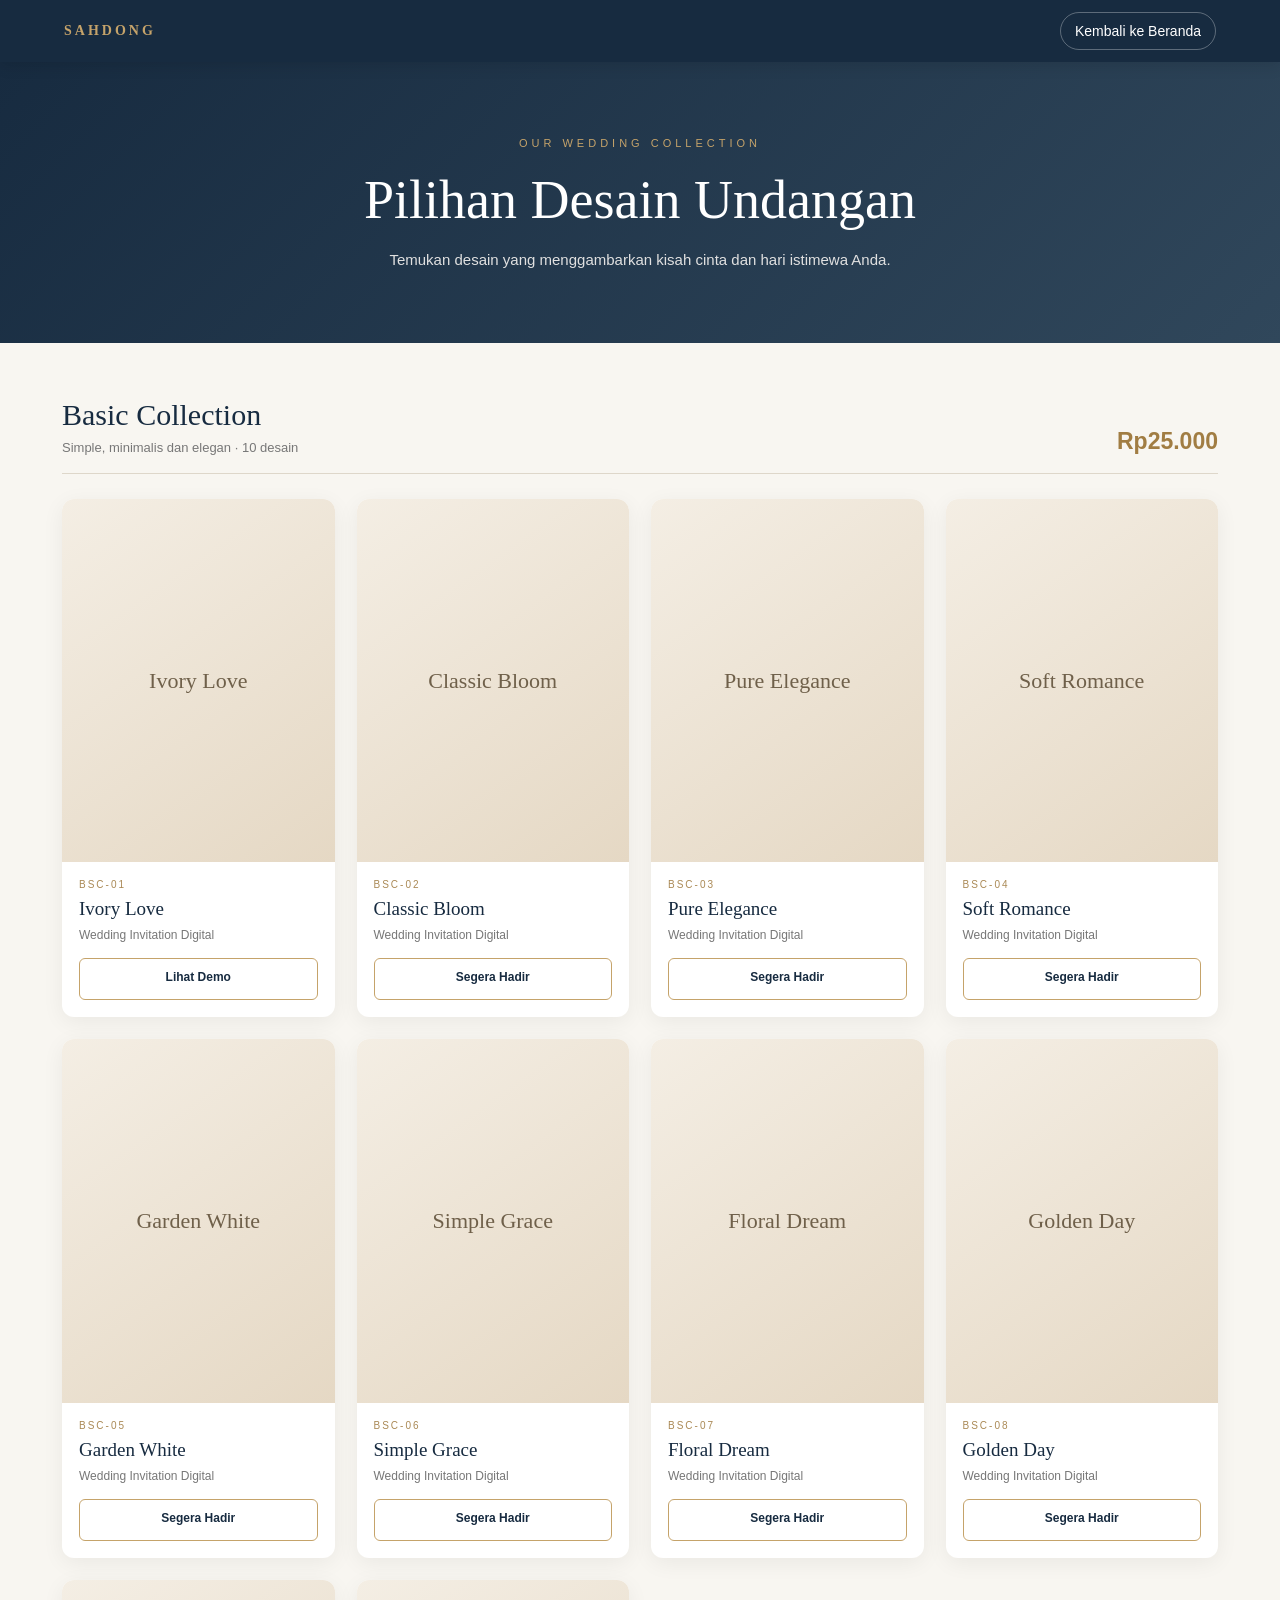
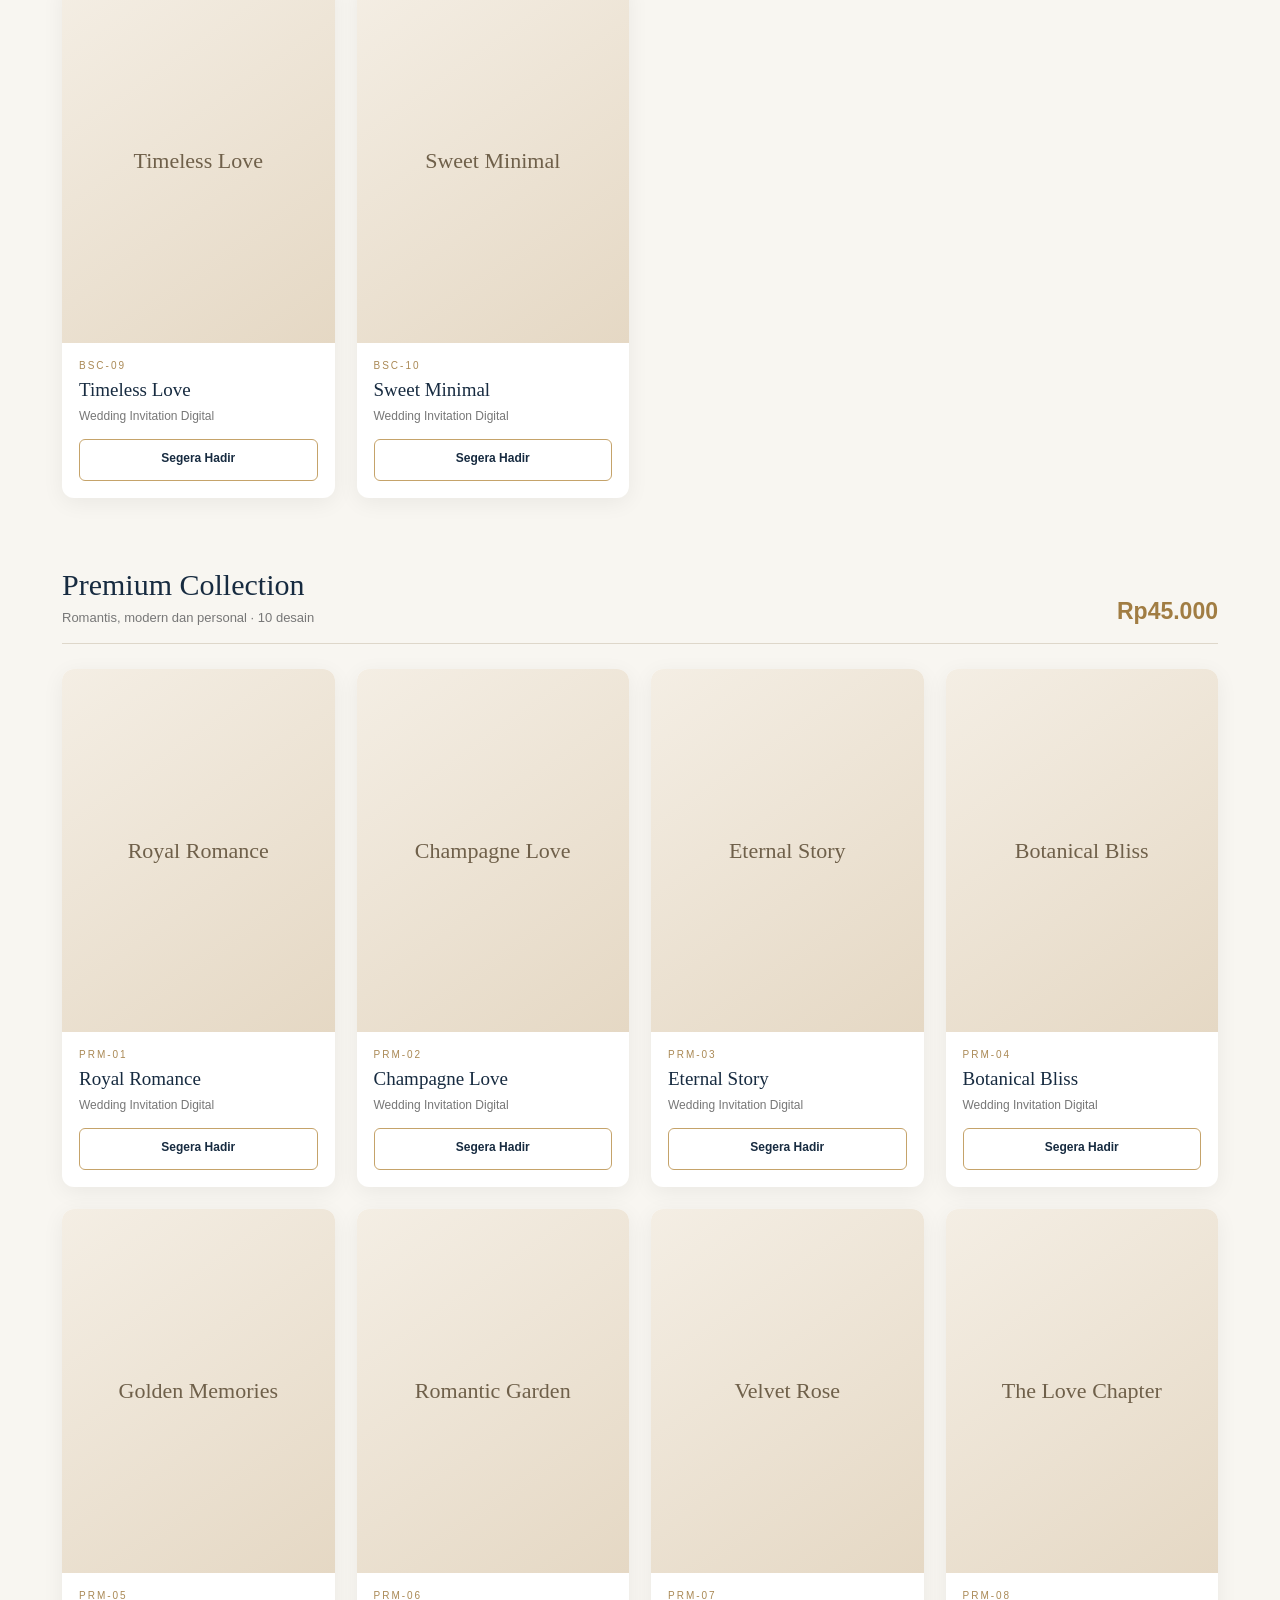
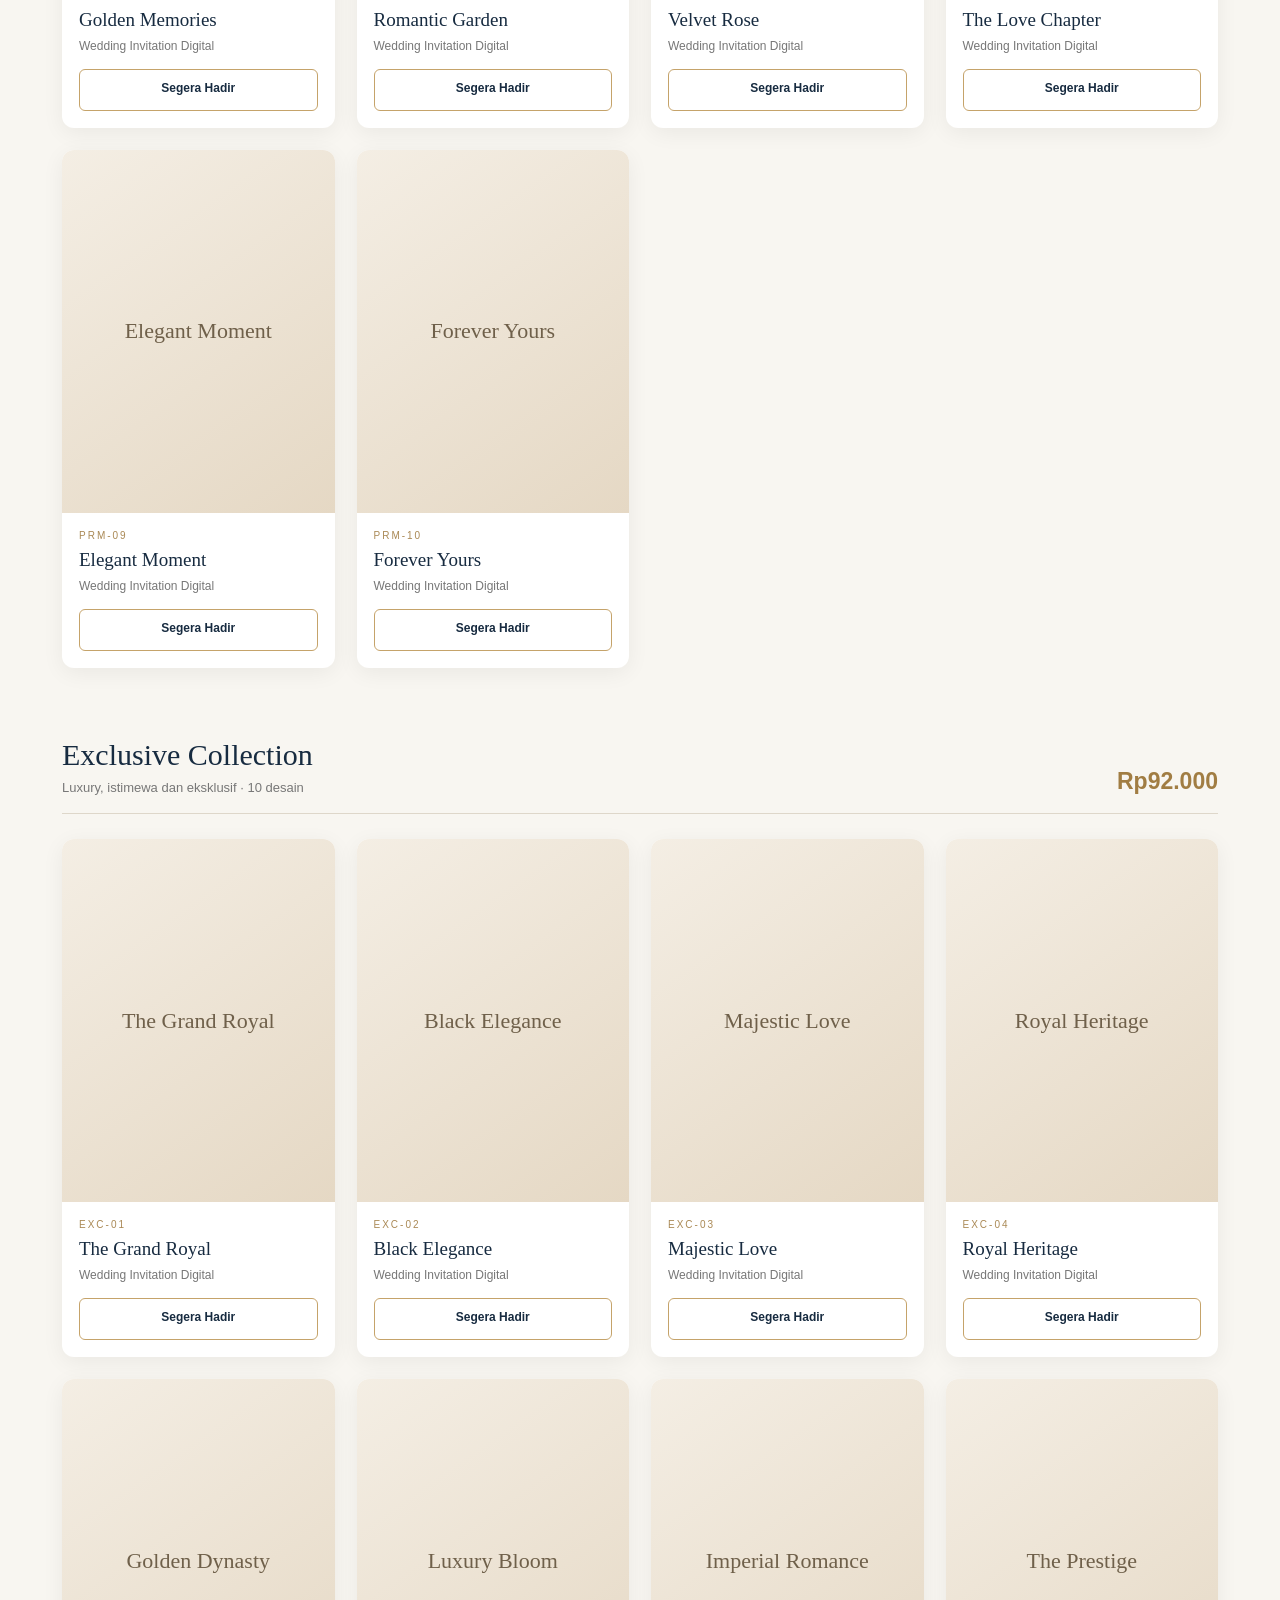
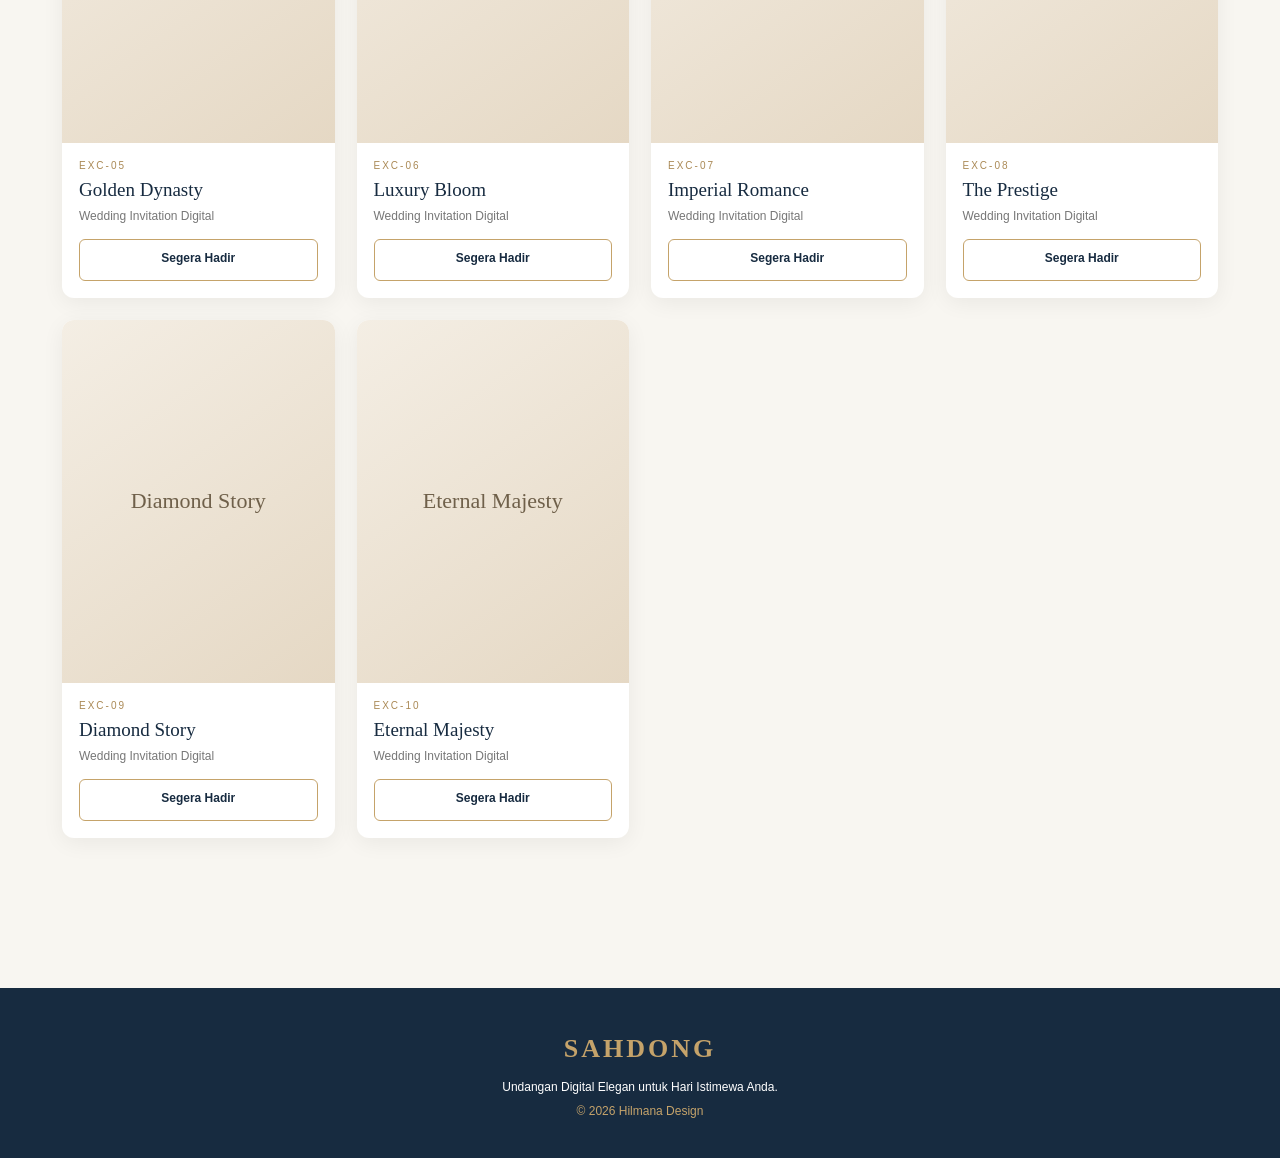
==== commit 156c644d: "Update index.html" ====
--- a/public/template/index.html
+++ b/public/template/index.html
@@ -581,11 +581,27 @@
       const description = document.createElement("p");
       description.textContent = "Wedding Invitation Digital";
 
-      const demo = document.createElement("a");
-      demo.className = "demo-button";
-      demo.href = "#";
-      demo.setAttribute("aria-label", "Demo " + name);
-      demo.textContent = "Lihat Demo";
+      
+const demo = document.createElement("a");
+demo.className = "demo-button";
+demo.setAttribute("aria-label", "Demo " + name);
+
+if (code === "BSC-01") {
+  demo.href = "/demo/BSC-01/";
+  demo.textContent = "Lihat Demo";
+} else {
+  demo.href = "#";
+  demo.textContent = "Segera Hadir";
+
+  demo.addEventListener("click", function(event) {
+    event.preventDefault();
+    alert(
+      "Demo " + code + " - " + name +
+      " sedang dalam proses pembuatan. Nantikan segera di SAHDONG!"
+    );
+  });
+}
+
 
       info.append(templateCode, title, description, demo);
       card.append(image, info);
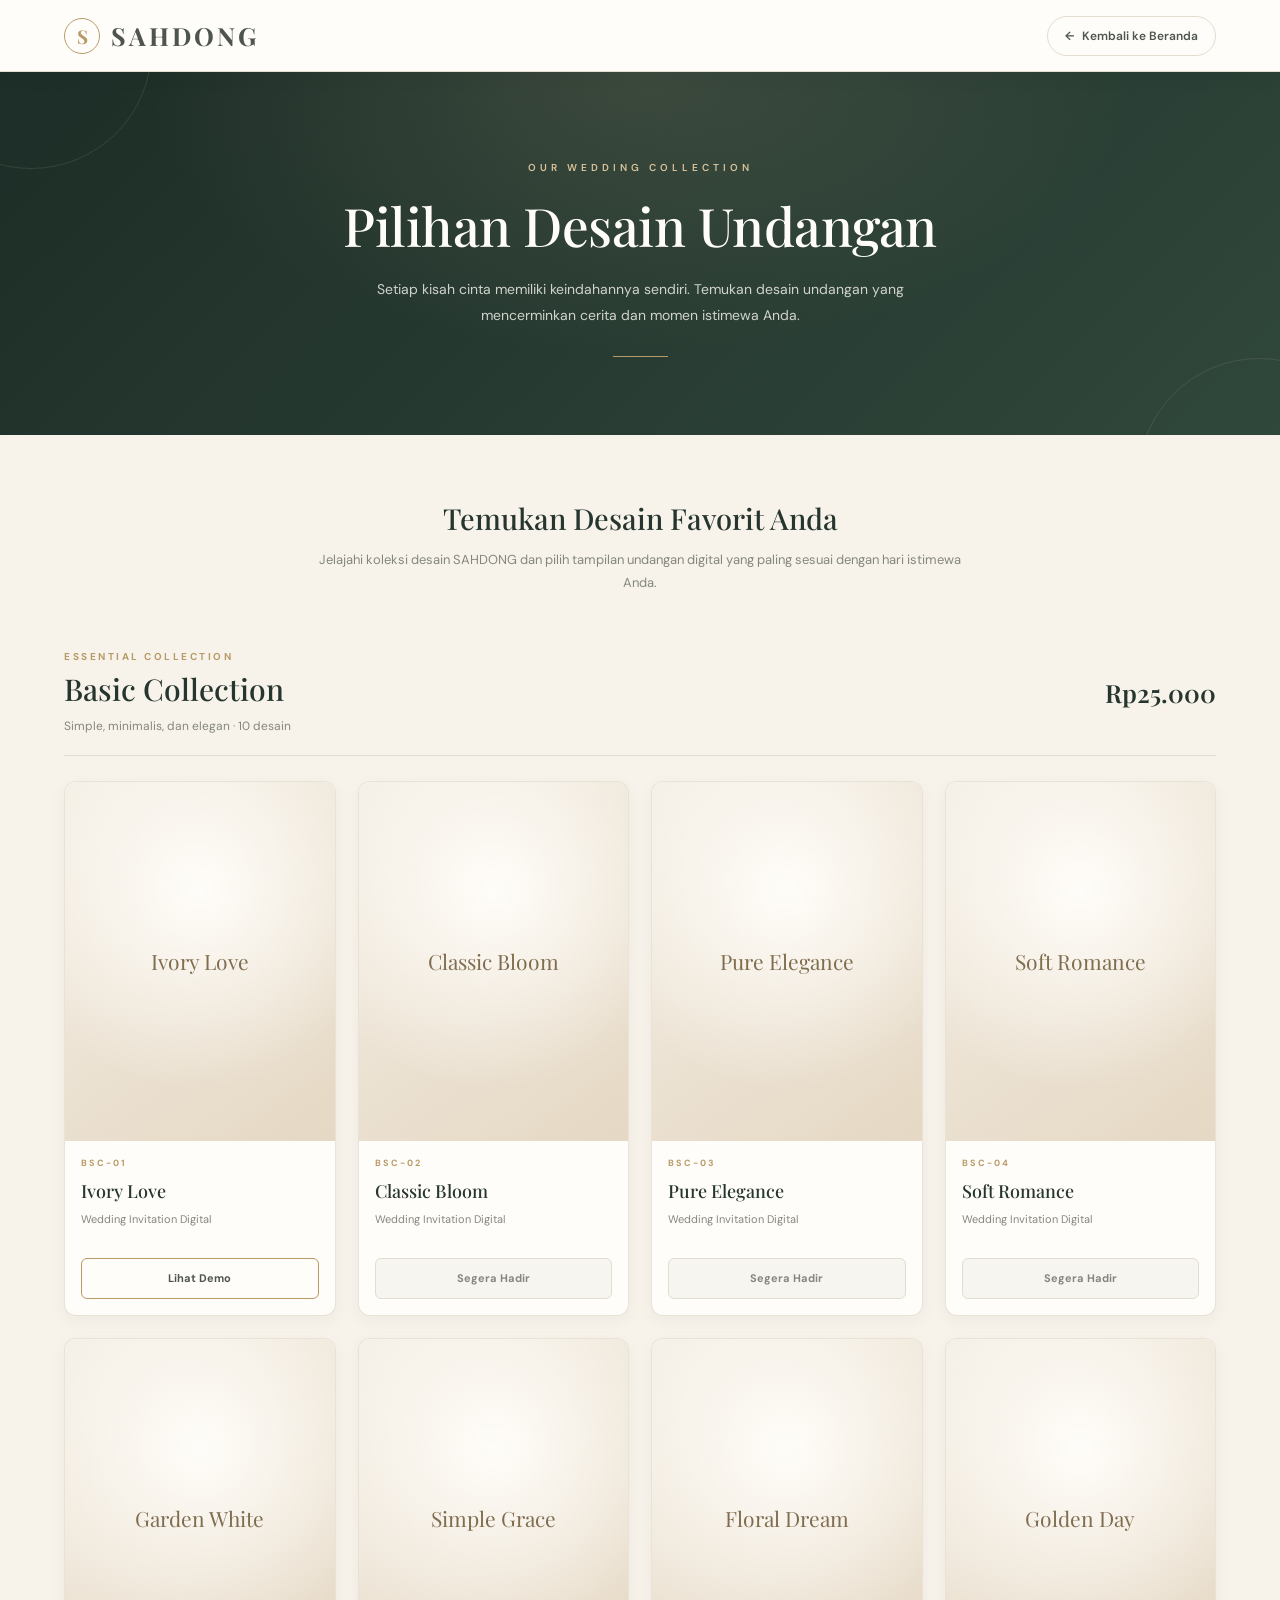
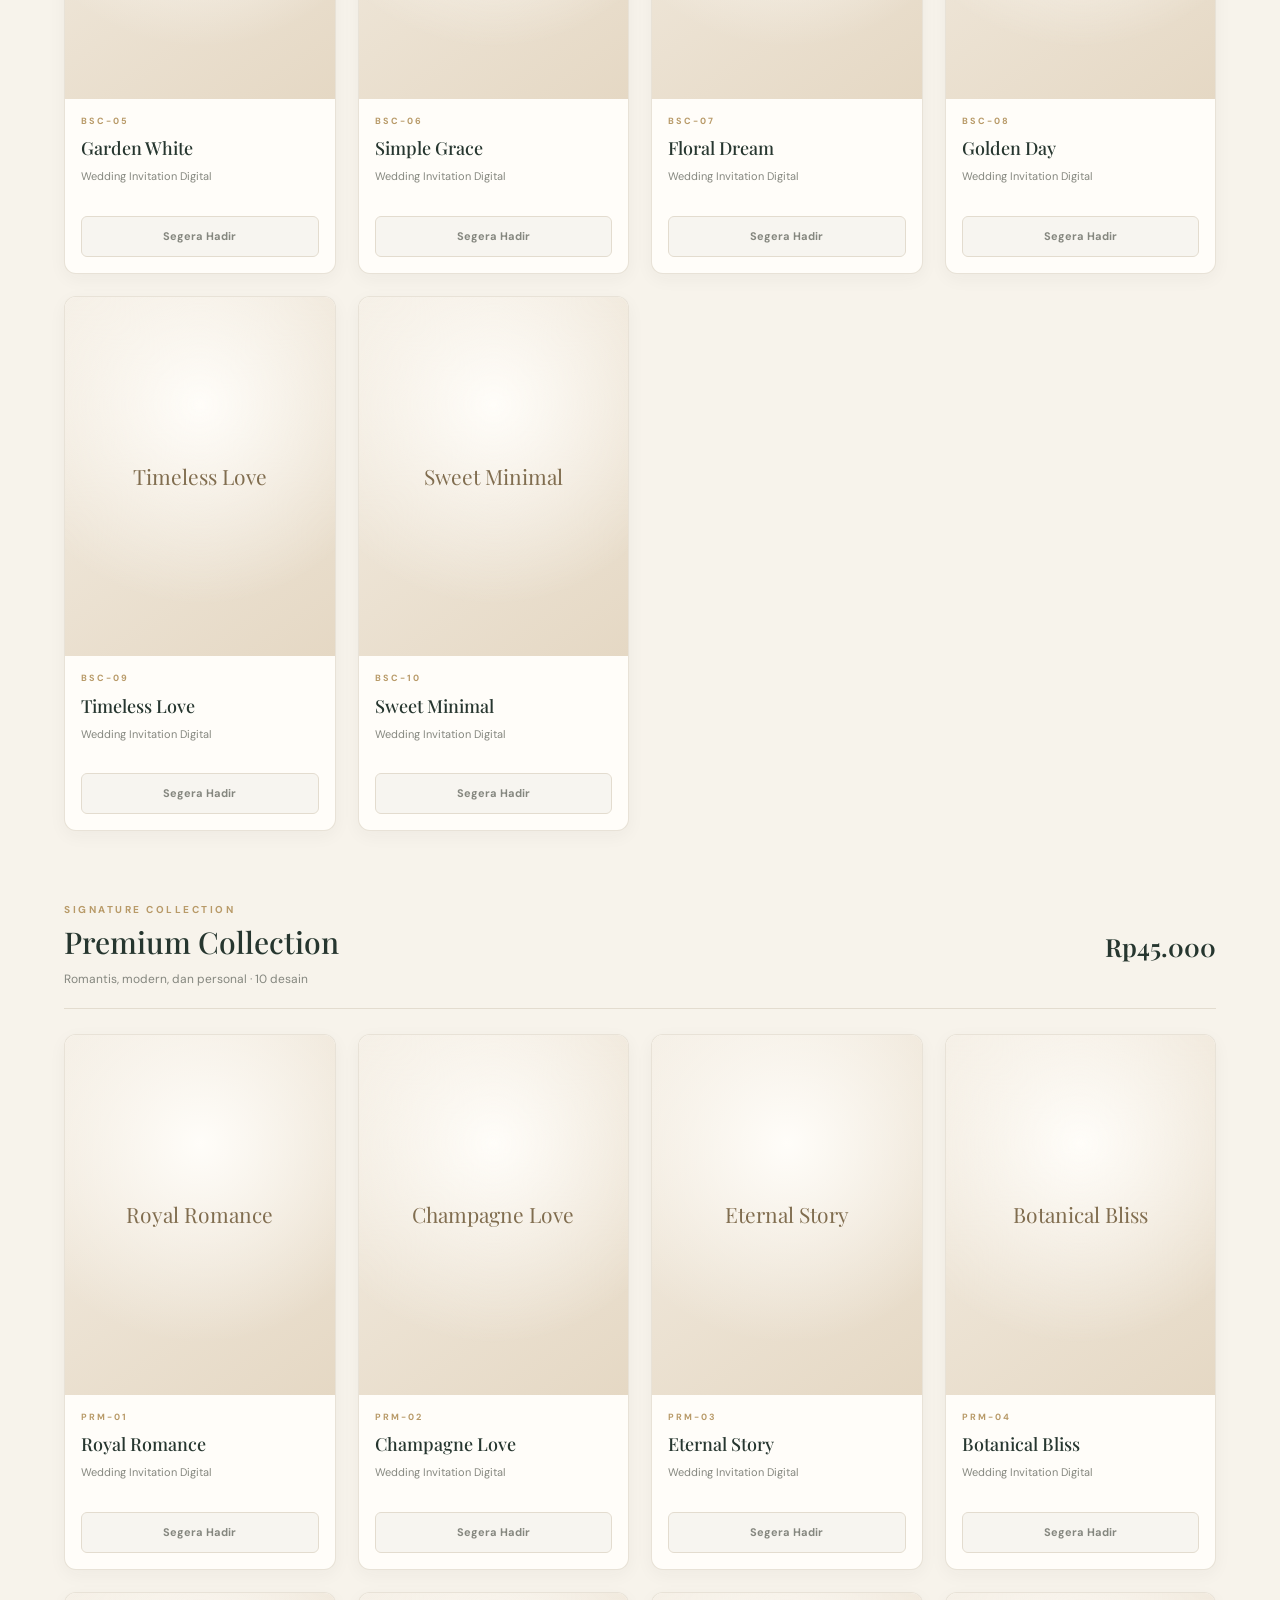
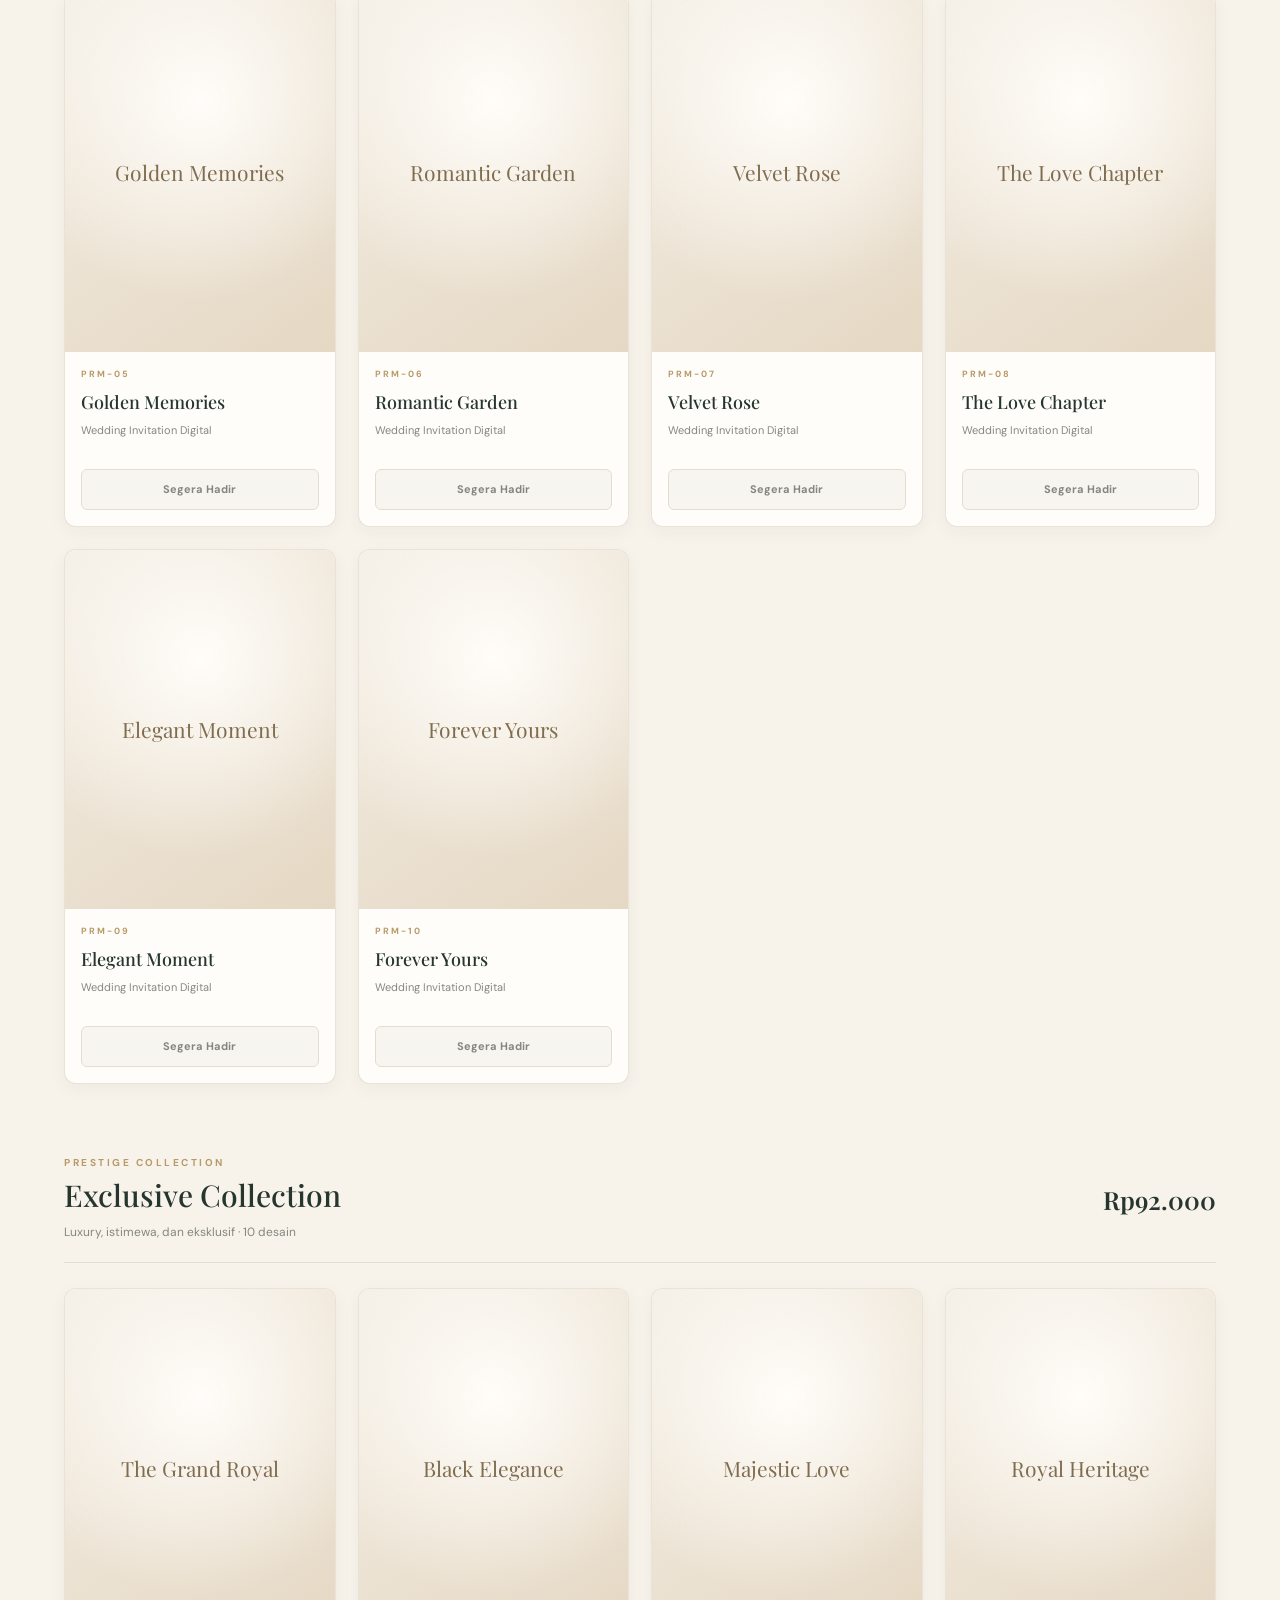
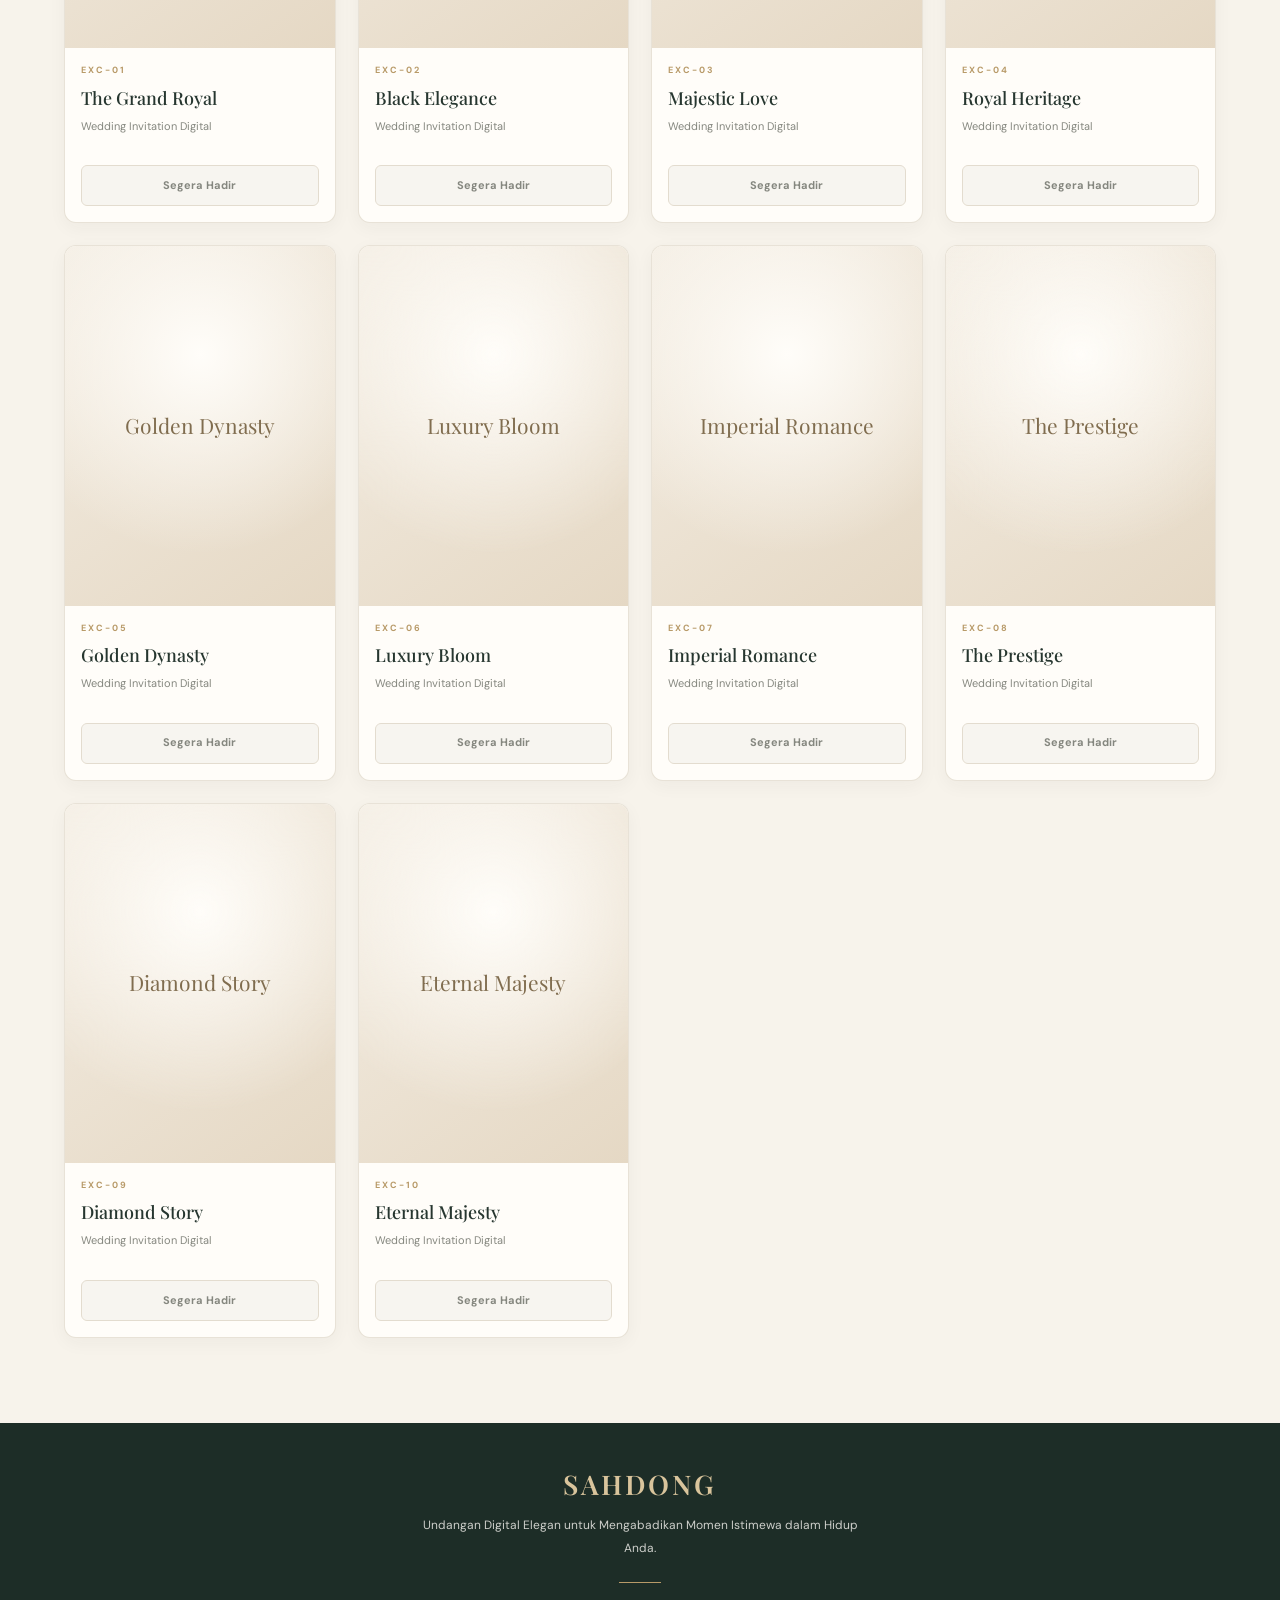
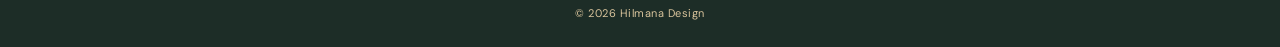
==== commit 728d227a: "Update index.html" ====
--- a/public/template/index.html
+++ b/public/template/index.html
@@ -1,458 +1,803 @@
+
 <!DOCTYPE html>
 <html lang="id">
 <head>
   <meta charset="UTF-8">
   <meta name="viewport" content="width=device-width, initial-scale=1.0">
   <meta name="description" content="Temukan 30 desain undangan digital pernikahan elegan di SAHDONG. Pilih paket Basic, Premium, atau Exclusive.">
-  <meta name="theme-color" content="#172b40">
+  <meta name="theme-color" content="#f7f3eb">
+
   <title>Katalog Undangan Digital | SAHDONG</title>
-  <link rel="stylesheet" href="/assets/css/style.css?v=20261125">
+
+  <link rel="preconnect" href="https://fonts.googleapis.com">
+  <link rel="preconnect" href="https://fonts.gstatic.com" crossorigin>
+  <link href="https://fonts.googleapis.com/css2?family=DM+Sans:wght@400;500;600;700&family=Playfair+Display:wght@400;500;600;700&display=swap" rel="stylesheet">
+
+  <link rel="stylesheet" href="/assets/css/style.css?v=20261126-luxury">
 
   <style>
     :root {
-      --navy: #172b40;
-      --gold: #c5a36a;
-      --ivory: #f8f6f1;
-      --white: #fff;
-      --muted: #777;
-    }
-
-    * { box-sizing: border-box; }
-
-    body {
+      --catalog-ink: #26362f;
+      --catalog-deep: #1d2d27;
+      --catalog-gold: #b89a68;
+      --catalog-gold-light: #d9c49c;
+      --catalog-paper: #f7f3eb;
+      --catalog-paper-deep: #eee8dc;
+      --catalog-white: #fffdf9;
+      --catalog-text: #4e554f;
+      --catalog-muted: #85877f;
+      --catalog-line: #e3dccf;
+      --catalog-shadow: 0 12px 32px rgba(38,54,47,.075);
+    }
+
+    * {
+      box-sizing: border-box;
+    }
+
+    html {
+      scroll-behavior: smooth;
+      scroll-padding-top: 95px;
+    }
+
+    body.catalog-page {
       margin: 0;
-      background: var(--ivory);
-      color: var(--navy);
-      font-family: Arial, sans-serif;
-    }
-
-    a { color: inherit; text-decoration: none; }
+      min-width: 320px;
+      overflow-x: hidden;
+      background: var(--catalog-paper);
+      color: var(--catalog-text);
+      font-family: "DM Sans", sans-serif;
+      -webkit-font-smoothing: antialiased;
+    }
+
+    .catalog-page a {
+      color: inherit;
+      text-decoration: none;
+    }
+
+    .catalog-page button,
+    .catalog-page input {
+      font: inherit;
+    }
+
+    /* NAVIGATION */
 
     .catalog-nav {
-      background: var(--navy);
-      color: white;
-      padding: 20px 7%;
+      position: sticky;
+      top: 0;
+      z-index: 100;
+      width: 100%;
+      min-height: 72px;
+      padding: 12px max(5%, calc((100% - 1180px) / 2));
       display: flex;
       align-items: center;
       justify-content: space-between;
-    }
-
-    .brand {
-      font-family: Georgia, serif;
-      font-size: 26px;
+      gap: 20px;
+      background: rgba(255,253,249,.96);
+      border-bottom: 1px solid var(--catalog-line);
+      box-shadow: 0 4px 20px rgba(38,54,47,.045);
+      backdrop-filter: blur(12px);
+    }
+
+    .catalog-brand {
+      display: inline-flex;
+      align-items: center;
+      gap: 11px;
+      color: var(--catalog-ink);
+      font-family: "Playfair Display", serif;
+      font-size: 25px;
+      font-weight: 700;
       letter-spacing: 3px;
-      color: var(--gold);
-      font-weight: bold;
-    }
-
-    .catalog-nav a { font-size: 14px; }
-
-    .hero {
+      white-space: nowrap;
+    }
+
+    .catalog-brand-mark {
+      width: 36px;
+      height: 36px;
+      display: flex;
+      align-items: center;
+      justify-content: center;
+      border: 1px solid var(--catalog-gold);
+      border-radius: 50%;
+      color: var(--catalog-gold);
+      font-size: 19px;
+      letter-spacing: 0;
+    }
+
+    .catalog-back {
+      display: inline-flex;
+      align-items: center;
+      justify-content: center;
+      gap: 8px;
+      min-height: 40px;
+      padding: 9px 17px;
+      border: 1px solid var(--catalog-line);
+      border-radius: 30px;
+      color: var(--catalog-ink);
+      font-size: 12px;
+      font-weight: 600;
+      transition: .25s ease;
+      white-space: nowrap;
+    }
+
+    .catalog-back:hover {
+      border-color: var(--catalog-gold);
+      background: var(--catalog-paper);
+      color: var(--catalog-ink);
+    }
+
+    /* HERO */
+
+    .catalog-hero {
+      position: relative;
+      overflow: hidden;
+      padding: 83px 20px 78px;
       text-align: center;
-      padding: 75px 20px 55px;
-      background: linear-gradient(135deg, #172b40, #30475b);
-      color: white;
-    }
-
-    .hero-label {
-      color: var(--gold);
+      background:
+        radial-gradient(ellipse at 50% 0%, rgba(217,196,156,.13), transparent 55%),
+        linear-gradient(135deg, #1d2d27, #30473b);
+      color: var(--catalog-white);
+    }
+
+    .catalog-hero::before,
+    .catalog-hero::after {
+      content: "";
+      position: absolute;
+      width: 240px;
+      height: 240px;
+      border: 1px solid rgba(217,196,156,.13);
+      border-radius: 50%;
+      pointer-events: none;
+    }
+
+    .catalog-hero::before {
+      top: -145px;
+      left: -90px;
+    }
+
+    .catalog-hero::after {
+      right: -100px;
+      bottom: -165px;
+    }
+
+    .catalog-hero-inner {
+      position: relative;
+      z-index: 1;
+      max-width: 760px;
+      margin: auto;
+    }
+
+    .catalog-eyebrow {
+      display: inline-block;
+      margin-bottom: 18px;
+      color: var(--catalog-gold-light);
+      font-size: 10px;
+      font-weight: 600;
       letter-spacing: 4px;
-      font-size: 11px;
+      line-height: 1.7;
       text-transform: uppercase;
     }
 
-    .hero h1 {
-      font-family: Georgia, serif;
-      font-size: clamp(34px, 5vw, 54px);
-      font-weight: normal;
-      margin: 20px 0 12px;
-    }
-
-    .hero p {
-      color: #e0e0e0;
-      font-size: 15px;
+    .catalog-hero h1 {
+      margin: 0;
+      color: var(--catalog-white);
+      font-family: "Playfair Display", serif;
+      font-size: clamp(34px, 5vw, 53px);
+      font-weight: 500;
+      line-height: 1.2;
+      letter-spacing: -.5px;
+    }
+
+    .catalog-hero p {
+      max-width: 550px;
+      margin: 18px auto 0;
+      color: rgba(255,253,249,.78);
+      font-size: 14px;
+      line-height: 1.9;
+    }
+
+    .catalog-hero-line {
+      width: 55px;
+      height: 1px;
+      margin: 27px auto 0;
+      background: var(--catalog-gold);
+    }
+
+    /* CATALOG CONTAINER */
+
+    .catalog-container {
+      width: 100%;
+      max-width: 1200px;
+      margin: 0 auto;
+      padding: 64px 24px 85px;
+    }
+
+    .catalog-intro {
+      max-width: 650px;
+      margin: 0 auto 55px;
+      text-align: center;
+    }
+
+    .catalog-intro h2 {
+      margin: 0 0 10px;
+      color: var(--catalog-ink);
+      font-family: "Playfair Display", serif;
+      font-size: 29px;
+      font-weight: 500;
+      line-height: 1.35;
+    }
+
+    .catalog-intro p {
+      margin: 0;
+      color: var(--catalog-muted);
+      font-size: 13px;
       line-height: 1.8;
     }
 
-    .catalog-container {
-      max-width: 1200px;
-      margin: auto;
-      padding: 55px 22px 80px;
-    }
-
-    .package {
-      margin-bottom: 70px;
-      scroll-margin-top: 25px;
-    }
-
-    .package-heading {
+    /* PACKAGE SECTION */
+
+    .catalog-package {
+      margin-bottom: 72px;
+      scroll-margin-top: 95px;
+    }
+
+    .catalog-package:last-child {
+      margin-bottom: 0;
+    }
+
+    .catalog-package-heading {
       display: flex;
-      align-items: end;
+      align-items: center;
       justify-content: space-between;
       gap: 20px;
-      border-bottom: 1px solid #ded7ca;
-      padding-bottom: 18px;
+      padding-bottom: 19px;
       margin-bottom: 25px;
-    }
-
-    .package-heading h2 {
-      font-family: Georgia, serif;
+      border-bottom: 1px solid var(--catalog-line);
+    }
+
+    .catalog-package-title {
+      min-width: 0;
+    }
+
+    .catalog-package-label {
+      display: block;
+      margin-bottom: 7px;
+      color: var(--catalog-gold);
+      font-size: 10px;
+      font-weight: 700;
+      letter-spacing: 2.5px;
+      text-transform: uppercase;
+    }
+
+    .catalog-package-heading h2 {
+      margin: 0;
+      color: var(--catalog-ink);
+      font-family: "Playfair Display", serif;
       font-size: 30px;
-      font-weight: normal;
-      margin: 0 0 8px;
-    }
-
-    .package-heading p {
-      color: var(--muted);
-      margin: 0;
-      font-size: 13px;
-    }
-
-    .price {
-      color: #a17d43;
-      font-size: 23px;
-      font-weight: bold;
+      font-weight: 500;
+      line-height: 1.3;
+    }
+
+    .catalog-package-heading p {
+      margin: 7px 0 0;
+      color: var(--catalog-muted);
+      font-size: 12px;
+      line-height: 1.7;
+    }
+
+    .catalog-price {
+      flex-shrink: 0;
+      color: var(--catalog-ink);
+      font-family: "Playfair Display", serif;
+      font-size: 25px;
+      font-weight: 600;
       white-space: nowrap;
     }
 
-    .template-grid {
+    /* TEMPLATE GRID */
+
+    .catalog-grid {
       display: grid;
-      grid-template-columns: repeat(4, 1fr);
+      grid-template-columns: repeat(4, minmax(0, 1fr));
       gap: 22px;
     }
 
-    .template-card {
-      background: white;
-      border-radius: 9px;
+    .catalog-card {
+      min-width: 0;
       overflow: hidden;
-      box-shadow: 0 5px 22px rgba(0,0,0,.06);
-      transition: transform .25s;
-    }
-
-    .template-card:hover { transform: translateY(-5px); }
-
-    .template-image {
+      background: var(--catalog-white);
+      border: 1px solid rgba(227,220,207,.8);
+      border-radius: 12px;
+      box-shadow: 0 5px 18px rgba(38,54,47,.045);
+      transition:
+        transform .25s ease,
+        box-shadow .25s ease,
+        border-color .25s ease;
+    }
+
+    .catalog-card:hover {
+      transform: translateY(-5px);
+      border-color: rgba(184,154,104,.5);
+      box-shadow: var(--catalog-shadow);
+    }
+
+    .catalog-image-wrap {
+      position: relative;
+      overflow: hidden;
       width: 100%;
       aspect-ratio: 3 / 4;
+      background: var(--catalog-paper-deep);
+    }
+
+    .catalog-image {
+      display: block;
+      width: 100%;
+      height: 100%;
       object-fit: cover;
-      display: block;
-      background: #e8e2d8;
-    }
-
-    .template-info { padding: 17px; }
-
-    .template-code {
-      color: #aa8955;
-      font-size: 10px;
-      letter-spacing: 2px;
-      text-transform: uppercase;
-    }
-
-    .template-info h3 {
-      font-family: Georgia, serif;
-      font-size: 19px;
-      font-weight: normal;
-      margin: 8px 0;
-    }
-
-    .template-info p {
-      font-size: 12px;
-      color: var(--muted);
-      margin: 0 0 16px;
-    }
-
-    .demo-button {
-      display: block;
-      text-align: center;
-      border: 1px solid var(--gold);
-      padding: 11px;
-      border-radius: 4px;
-      color: var(--navy);
-      font-size: 12px;
-      font-weight: bold;
-    }
-
-    .demo-button:hover {
-      background: var(--navy);
-      border-color: var(--navy);
-      color: white;
-    }
-
-    .catalog-footer {
-      text-align: center;
-      background: var(--navy);
-      color: white;
-      padding: 35px 20px;
-      font-size: 12px;
-      line-height: 2;
-    }
-
-    .catalog-footer span { color: var(--gold); }
-
-    .image-fallback {
+      transition: transform .45s ease;
+    }
+
+    .catalog-card:hover .catalog-image {
+      transform: scale(1.035);
+    }
+
+    .catalog-image-fallback {
       display: flex;
       align-items: center;
       justify-content: center;
       width: 100%;
-      aspect-ratio: 3 / 4;
+      height: 100%;
       padding: 20px;
+      background:
+        radial-gradient(circle at 50% 30%, #fffdf9, transparent 70%),
+        linear-gradient(145deg, #f4eee4, #e5d8c4);
+      color: #806d4f;
+      font-family: "Playfair Display", serif;
+      font-size: 21px;
+      line-height: 1.4;
       text-align: center;
-      color: #6f604a;
-      background: linear-gradient(145deg, #f4eee4, #e5d8c4);
-      font-family: Georgia, serif;
-      font-size: 22px;
-    }
-
-    @media(max-width: 900px) {
-      .template-grid { grid-template-columns: repeat(3, 1fr); }
-    }
-
-    @media(max-width: 600px) {
-      .catalog-nav { padding: 17px 20px; }
-      .brand { font-size: 21px; }
-      .hero { padding: 55px 18px 45px; }
-      .catalog-container { padding: 38px 15px 60px; }
-      .package-heading { align-items: start; }
-      .package-heading h2 { font-size: 25px; }
-      .price { font-size: 18px; }
-      .template-grid { grid-template-columns: repeat(2, 1fr); gap: 12px; }
-      .template-info { padding: 12px; }
-      .template-info h3 { font-size: 16px; }
-    }
-    
-/* ==================================
-   SAHDONG MOBILE FRIENDLY CATALOG
-================================== */
-
-html {
-  scroll-behavior: smooth;
-  scroll-padding-top: 120px;
-}
-
-body {
-  overflow-x: hidden;
-}
-
-.catalog-nav {
-  position: sticky;
-  top: 0;
-  z-index: 100;
-  min-height: 60px;
-  padding: 12px 5%;
-  box-shadow: 0 3px 15px rgba(0,0,0,.12);
-}
-
-.catalog-nav a:last-child {
-  padding: 10px 14px;
-  border: 1px solid rgba(255,255,255,.3);
-  border-radius: 25px;
-}
-
-.template-card {
-  min-width: 0;
-  border-radius: 12px;
-  transition: transform .3s ease, box-shadow .3s ease;
-}
-
-.template-card:hover {
-  transform: translateY(-5px);
-  box-shadow: 0 12px 28px rgba(0,0,0,.12);
-}
-
-.template-image {
-  aspect-ratio: 3 / 4;
-  object-fit: cover;
-}
-
-.demo-button {
-  min-height: 42px;
-  border-radius: 6px;
-  cursor: pointer;
-  transition: .25s ease;
-}
-
-.package-heading {
-  flex-wrap: wrap;
-}
-
-@media (max-width: 650px) {
-  .catalog-nav {
-    padding: 11px 15px;
-  }
-
-  .brand {
-    font-size: 21px;
-    letter-spacing: 2px;
-  }
-
-  .catalog-nav a:last-child {
-    font-size: 11px;
-    padding: 9px 12px;
-  }
-
-  .hero {
-    padding: 45px 18px 38px;
-  }
-
-  .hero h1 {
-    font-size: 32px;
-    line-height: 1.2;
-  }
-
-  .hero p {
-    font-size: 13px;
-    line-height: 1.7;
-  }
-
-  .catalog-container {
-    padding: 30px 12px 50px;
-  }
-
-  .package {
-    margin-bottom: 45px;
-    scroll-margin-top: 80px;
-  }
-
-  .package-heading {
-    align-items: flex-start;
-    gap: 8px;
-    padding-bottom: 14px;
-    margin-bottom: 17px;
-  }
-
-  .package-heading h2 {
-    font-size: 22px;
-    line-height: 1.25;
-  }
-
-  .package-heading p {
-    font-size: 11px;
-    line-height: 1.5;
-  }
-
-  .price {
-    font-size: 16px;
-    padding-top: 3px;
-  }
-
-  .template-grid {
-    grid-template-columns: repeat(2, minmax(0, 1fr));
-    gap: 11px;
-  }
-
-  .template-info {
-    padding: 10px;
-  }
-
-  .template-code {
-    font-size: 9px;
-    letter-spacing: 1px;
-  }
-
-  .template-info h3 {
-    font-size: 15px;
-    line-height: 1.3;
-    overflow-wrap: anywhere;
-  }
-
-  .template-info p {
-    font-size: 10px;
-    line-height: 1.4;
-  }
-
-  .demo-button {
-    font-size: 11px;
-    padding: 10px 5px;
-  }
-
-  .catalog-footer {
-    padding: 28px 15px;
-  }
-}
-
-@media (max-width: 360px) {
-  .template-grid {
-    gap: 8px;
-  }
-
-  .template-info {
-    padding: 8px;
-  }
-
-  .template-info h3 {
-    font-size: 14px;
-  }
-
-  .price {
-    font-size: 14px;
-  }
-}
-
+    }
+
+    .catalog-info {
+      display: flex;
+      flex-direction: column;
+      align-items: stretch;
+      min-height: 174px;
+      padding: 16px;
+    }
+
+    .catalog-code {
+      margin-bottom: 8px;
+      color: var(--catalog-gold);
+      font-size: 9px;
+      font-weight: 700;
+      letter-spacing: 2px;
+      line-height: 1.5;
+      text-transform: uppercase;
+    }
+
+    .catalog-info h3 {
+      min-height: 25px;
+      margin: 0 0 7px;
+      color: var(--catalog-ink);
+      font-family: "Playfair Display", serif;
+      font-size: 18px;
+      font-weight: 500;
+      line-height: 1.35;
+      overflow-wrap: anywhere;
+    }
+
+    .catalog-info p {
+      margin: 0 0 15px;
+      color: var(--catalog-muted);
+      font-size: 11px;
+      line-height: 1.6;
+    }
+
+    .catalog-demo {
+      display: flex;
+      align-items: center;
+      justify-content: center;
+      width: 100%;
+      min-height: 41px;
+      margin-top: auto;
+      padding: 9px 10px;
+      border: 1px solid var(--catalog-gold);
+      border-radius: 6px;
+      background: transparent;
+      color: var(--catalog-ink);
+      font-size: 11px;
+      font-weight: 700;
+      line-height: 1.4;
+      text-align: center;
+      transition: .25s ease;
+    }
+
+    .catalog-demo:hover {
+      border-color: var(--catalog-deep);
+      background: var(--catalog-deep);
+      color: white;
+    }
+
+    .catalog-demo.coming-soon {
+      border-color: var(--catalog-line);
+      background: #f7f5f0;
+      color: var(--catalog-muted);
+      cursor: default;
+    }
+
+    .catalog-demo.coming-soon:hover {
+      border-color: var(--catalog-line);
+      background: #f7f5f0;
+      color: var(--catalog-muted);
+    }
+
+    /* FOOTER */
+
+    .catalog-footer {
+      padding: 43px 20px 27px;
+      background: var(--catalog-deep);
+      color: rgba(255,253,249,.78);
+      text-align: center;
+    }
+
+    .catalog-footer-brand {
+      margin-bottom: 12px;
+      color: var(--catalog-gold-light);
+      font-family: "Playfair Display", serif;
+      font-size: 27px;
+      font-weight: 600;
+      letter-spacing: 3px;
+    }
+
+    .catalog-footer p {
+      max-width: 440px;
+      margin: 0 auto;
+      font-size: 12px;
+      line-height: 1.9;
+    }
+
+    .catalog-footer-divider {
+      width: 42px;
+      height: 1px;
+      margin: 23px auto;
+      background: var(--catalog-gold);
+    }
+
+    .catalog-copyright {
+      color: var(--catalog-gold-light);
+      font-size: 11px;
+      letter-spacing: .5px;
+    }
+
+    /* TABLET */
+
+    @media (max-width: 950px) {
+      .catalog-grid {
+        grid-template-columns: repeat(3, minmax(0, 1fr));
+        gap: 17px;
+      }
+
+      .catalog-container {
+        padding-right: 22px;
+        padding-left: 22px;
+      }
+    }
+
+    /* MOBILE */
+
+    @media (max-width: 650px) {
+      html {
+        scroll-padding-top: 76px;
+      }
+
+      .catalog-nav {
+        min-height: 61px;
+        padding: 10px 16px;
+        gap: 10px;
+      }
+
+      .catalog-brand {
+        gap: 8px;
+        font-size: 21px;
+        letter-spacing: 2px;
+      }
+
+      .catalog-brand-mark {
+        width: 31px;
+        height: 31px;
+        font-size: 16px;
+      }
+
+      .catalog-back {
+        min-height: 36px;
+        padding: 8px 12px;
+        font-size: 10px;
+      }
+
+      .catalog-hero {
+        padding: 57px 20px 54px;
+      }
+
+      .catalog-eyebrow {
+        margin-bottom: 14px;
+        font-size: 9px;
+        letter-spacing: 3px;
+      }
+
+      .catalog-hero h1 {
+        max-width: 450px;
+        margin: 0 auto;
+        font-size: clamp(30px, 8vw, 39px);
+        line-height: 1.23;
+      }
+
+      .catalog-hero p {
+        max-width: 390px;
+        margin-top: 13px;
+        font-size: 12px;
+        line-height: 1.8;
+      }
+
+      .catalog-hero-line {
+        margin-top: 22px;
+      }
+
+      .catalog-container {
+        padding: 42px 15px 58px;
+      }
+
+      .catalog-intro {
+        margin-bottom: 38px;
+      }
+
+      .catalog-intro h2 {
+        font-size: 24px;
+      }
+
+      .catalog-intro p {
+        font-size: 11px;
+        line-height: 1.8;
+      }
+
+      .catalog-package {
+        margin-bottom: 48px;
+        scroll-margin-top: 76px;
+      }
+
+      .catalog-package-heading {
+        align-items: center;
+        gap: 10px;
+        padding-bottom: 14px;
+        margin-bottom: 17px;
+      }
+
+      .catalog-package-label {
+        margin-bottom: 5px;
+        font-size: 8px;
+        letter-spacing: 1.8px;
+      }
+
+      .catalog-package-heading h2 {
+        font-size: 22px;
+        line-height: 1.3;
+      }
+
+      .catalog-package-heading p {
+        margin-top: 5px;
+        font-size: 10px;
+        line-height: 1.5;
+      }
+
+      .catalog-price {
+        font-size: 17px;
+      }
+
+      .catalog-grid {
+        grid-template-columns: repeat(2, minmax(0, 1fr));
+        gap: 12px;
+      }
+
+      .catalog-card {
+        border-radius: 9px;
+      }
+
+      .catalog-info {
+        min-height: 158px;
+        padding: 11px;
+      }
+
+      .catalog-code {
+        margin-bottom: 6px;
+        font-size: 8px;
+        letter-spacing: 1.3px;
+      }
+
+      .catalog-info h3 {
+        min-height: 36px;
+        margin-bottom: 5px;
+        font-size: 15px;
+        line-height: 1.35;
+      }
+
+      .catalog-info p {
+        margin-bottom: 11px;
+        font-size: 10px;
+        line-height: 1.5;
+      }
+
+      .catalog-demo {
+        min-height: 38px;
+        padding: 8px 5px;
+        font-size: 10px;
+      }
+
+      .catalog-image-fallback {
+        font-size: 17px;
+      }
+
+      .catalog-footer {
+        padding: 35px 18px 23px;
+      }
+
+      .catalog-footer-brand {
+        font-size: 24px;
+      }
+
+      .catalog-footer p {
+        font-size: 11px;
+      }
+    }
+
+    /* SMALL MOBILE */
+
+    @media (max-width: 370px) {
+      .catalog-nav {
+        padding-right: 11px;
+        padding-left: 11px;
+      }
+
+      .catalog-brand {
+        font-size: 19px;
+        letter-spacing: 1.5px;
+      }
+
+      .catalog-back {
+        padding: 7px 9px;
+        font-size: 9px;
+      }
+
+      .catalog-container {
+        padding-right: 11px;
+        padding-left: 11px;
+      }
+
+      .catalog-grid {
+        gap: 9px;
+      }
+
+      .catalog-info {
+        min-height: 153px;
+        padding: 9px;
+      }
+
+      .catalog-info h3 {
+        font-size: 14px;
+      }
+
+      .catalog-price {
+        font-size: 15px;
+      }
+    }
+
+    @media (prefers-reduced-motion: reduce) {
+      .catalog-page *,
+      .catalog-page *::before,
+      .catalog-page *::after {
+        scroll-behavior: auto !important;
+        transition-duration: .01ms !important;
+        animation-duration: .01ms !important;
+      }
+    }
   </style>
 </head>
 
-<body>
+<body class="catalog-page">
+
   <nav class="catalog-nav">
-    <a class="brand" href="/">SAHDONG</a>
-    <a href="/">Kembali ke Beranda</a>
+    <a class="catalog-brand" href="/" aria-label="SAHDONG Beranda">
+      <span class="catalog-brand-mark">S</span>
+      <span>SAHDONG</span>
+    </a>
+
+    <a class="catalog-back" href="/">
+      <span aria-hidden="true">←</span>
+      <span>Kembali ke Beranda</span>
+    </a>
   </nav>
 
-  <header class="hero">
-    <div class="hero-label">Our Wedding Collection</div>
-    <h1>Pilihan Desain Undangan</h1>
-    <p>Temukan desain yang menggambarkan kisah cinta dan hari istimewa Anda.</p>
+  <header class="catalog-hero">
+    <div class="catalog-hero-inner">
+      <div class="catalog-eyebrow">Our Wedding Collection</div>
+
+      <h1>Pilihan Desain Undangan</h1>
+
+      <p>
+        Setiap kisah cinta memiliki keindahannya sendiri.
+        Temukan desain undangan yang mencerminkan cerita dan
+        momen istimewa Anda.
+      </p>
+
+      <div class="catalog-hero-line"></div>
+    </div>
   </header>
 
   <main class="catalog-container">
-    <section class="package" id="basic">
-      <div class="package-heading">
-        <div>
+
+    <div class="catalog-intro">
+      <h2>Temukan Desain Favorit Anda</h2>
+      <p>
+        Jelajahi koleksi desain SAHDONG dan pilih tampilan
+        undangan digital yang paling sesuai dengan hari istimewa Anda.
+      </p>
+    </div>
+
+    <section class="catalog-package" id="basic">
+      <div class="catalog-package-heading">
+        <div class="catalog-package-title">
+          <span class="catalog-package-label">Essential Collection</span>
           <h2>Basic Collection</h2>
-          <p>Simple, minimalis dan elegan · 10 desain</p>
+          <p>Simple, minimalis, dan elegan · 10 desain</p>
         </div>
-        <div class="price">Rp25.000</div>
+        <div class="catalog-price">Rp25.000</div>
       </div>
-      <div class="template-grid" id="basic-grid"></div>
+
+      <div class="catalog-grid" id="basic-grid"></div>
     </section>
 
-    <section class="package" id="premium">
-      <div class="package-heading">
-        <div>
+    <section class="catalog-package" id="premium">
+      <div class="catalog-package-heading">
+        <div class="catalog-package-title">
+          <span class="catalog-package-label">Signature Collection</span>
           <h2>Premium Collection</h2>
-          <p>Romantis, modern dan personal · 10 desain</p>
+          <p>Romantis, modern, dan personal · 10 desain</p>
         </div>
-        <div class="price">Rp45.000</div>
+        <div class="catalog-price">Rp45.000</div>
       </div>
-      <div class="template-grid" id="premium-grid"></div>
+
+      <div class="catalog-grid" id="premium-grid"></div>
     </section>
 
-    <section class="package" id="exclusive">
-      <div class="package-heading">
-        <div>
+    <section class="catalog-package" id="exclusive">
+      <div class="catalog-package-heading">
+        <div class="catalog-package-title">
+          <span class="catalog-package-label">Prestige Collection</span>
           <h2>Exclusive Collection</h2>
-          <p>Luxury, istimewa dan eksklusif · 10 desain</p>
+          <p>Luxury, istimewa, dan eksklusif · 10 desain</p>
         </div>
-        <div class="price">Rp92.000</div>
+        <div class="catalog-price">Rp92.000</div>
       </div>
-      <div class="template-grid" id="exclusive-grid"></div>
+
+      <div class="catalog-grid" id="exclusive-grid"></div>
     </section>
+
   </main>
 
   <footer class="catalog-footer">
-    <div class="brand">SAHDONG</div>
-    Undangan Digital Elegan untuk Hari Istimewa Anda.
-    <br>
-    <span>© 2026 Hilmana Design</span>
+    <div class="catalog-footer-brand">SAHDONG</div>
+
+    <p>
+      Undangan Digital Elegan untuk Mengabadikan
+      Momen Istimewa dalam Hidup Anda.
+    </p>
+
+    <div class="catalog-footer-divider"></div>
+
+    <div class="catalog-copyright">
+      © 2026 Hilmana Design
+    </div>
   </footer>
 
   <script>
-    /*
-      Dua foto pertama di bawah ini adalah sumber foto yang sebelumnya
-      sudah terlihat berhasil dimuat pada beranda SAHDONG.
-      Jika foto utama katalog gagal, browser mencoba sumber cadangan.
-      Jika semua sumber eksternal gagal, kartu tetap menampilkan placeholder
-      yang rapi, bukan ikon gambar rusak.
-    */
     const fallbackPhotoIds = [
       "photo-1519741497674-611481863552",
       "photo-1511285560929-80b456fea0bc"
@@ -463,9 +808,15 @@
         id: "basic",
         prefix: "BSC",
         names: [
-          "Ivory Love", "Classic Bloom", "Pure Elegance",
-          "Soft Romance", "Garden White", "Simple Grace",
-          "Floral Dream", "Golden Day", "Timeless Love",
+          "Ivory Love",
+          "Classic Bloom",
+          "Pure Elegance",
+          "Soft Romance",
+          "Garden White",
+          "Simple Grace",
+          "Floral Dream",
+          "Golden Day",
+          "Timeless Love",
           "Sweet Minimal"
         ],
         images: [
@@ -485,9 +836,15 @@
         id: "premium",
         prefix: "PRM",
         names: [
-          "Royal Romance", "Champagne Love", "Eternal Story",
-          "Botanical Bliss", "Golden Memories", "Romantic Garden",
-          "Velvet Rose", "The Love Chapter", "Elegant Moment",
+          "Royal Romance",
+          "Champagne Love",
+          "Eternal Story",
+          "Botanical Bliss",
+          "Golden Memories",
+          "Romantic Garden",
+          "Velvet Rose",
+          "The Love Chapter",
+          "Elegant Moment",
           "Forever Yours"
         ],
         images: [
@@ -507,9 +864,15 @@
         id: "exclusive",
         prefix: "EXC",
         names: [
-          "The Grand Royal", "Black Elegance", "Majestic Love",
-          "Royal Heritage", "Golden Dynasty", "Luxury Bloom",
-          "Imperial Romance", "The Prestige", "Diamond Story",
+          "The Grand Royal",
+          "Black Elegance",
+          "Majestic Love",
+          "Royal Heritage",
+          "Golden Dynasty",
+          "Luxury Bloom",
+          "Imperial Romance",
+          "The Prestige",
+          "Diamond Story",
           "Eternal Majesty"
         ],
         images: [
@@ -534,10 +897,12 @@
 
     function makeFallbackPlaceholder(name) {
       const placeholder = document.createElement("div");
-      placeholder.className = "image-fallback";
+
+      placeholder.className = "catalog-image-fallback";
       placeholder.textContent = name;
       placeholder.setAttribute("role", "img");
       placeholder.setAttribute("aria-label", "Pratinjau " + name);
+
       return placeholder;
     }
 
@@ -546,15 +911,19 @@
         String(index + 1).padStart(2, "0");
 
       const card = document.createElement("article");
-      card.className = "template-card";
+      card.className = "catalog-card";
+
+      const imageWrap = document.createElement("div");
+      imageWrap.className = "catalog-image-wrap";
 
       const image = document.createElement("img");
-      image.className = "template-image";
-      image.alt = "Inspirasi desain " + name;
+      image.className = "catalog-image";
+      image.alt = "Inspirasi desain undangan " + name;
       image.loading = "lazy";
       image.decoding = "async";
 
       let fallbackIndex = 0;
+
       image.src = makeUnsplashUrl(collection.images[index]);
 
       image.addEventListener("error", function handleImageError() {
@@ -565,14 +934,16 @@
         }
 
         image.removeEventListener("error", handleImageError);
-        image.replaceWith(makeFallbackPlaceholder(name));
+        imageWrap.replaceChildren(makeFallbackPlaceholder(name));
       });
 
+      imageWrap.appendChild(image);
+
       const info = document.createElement("div");
-      info.className = "template-info";
+      info.className = "catalog-info";
 
       const templateCode = document.createElement("div");
-      templateCode.className = "template-code";
+      templateCode.className = "catalog-code";
       templateCode.textContent = code;
 
       const title = document.createElement("h3");
@@ -581,71 +952,54 @@
       const description = document.createElement("p");
       description.textContent = "Wedding Invitation Digital";
 
-      
-const demo = document.createElement("a");
-demo.className = "demo-button";
-demo.setAttribute("aria-label", "Demo " + name);
-
-if (code === "BSC-01") {
-  demo.href = "/demo/BSC-01/";
-  demo.textContent = "Lihat Demo";
-} else {
-  demo.href = "#";
-  demo.textContent = "Segera Hadir";
-
-  demo.addEventListener("click", function(event) {
-    event.preventDefault();
-    alert(
-      "Demo " + code + " - " + name +
-      " sedang dalam proses pembuatan. Nantikan segera di SAHDONG!"
-    );
-  });
-}
-
-
-      info.append(templateCode, title, description, demo);
-      card.append(image, info);
+      const demo = document.createElement("a");
+      demo.className = "catalog-demo";
+      demo.setAttribute("aria-label", "Demo " + name);
+
+      if (code === "BSC-01") {
+        demo.href = "/demo/BSC-01/";
+        demo.textContent = "Lihat Demo";
+      } else {
+        demo.href = "#";
+        demo.classList.add("coming-soon");
+        demo.textContent = "Segera Hadir";
+
+        demo.addEventListener("click", function(event) {
+          event.preventDefault();
+
+          alert(
+            "Demo " + code + " - " + name +
+            " sedang dalam proses pembuatan. Nantikan segera di SAHDONG!"
+          );
+        });
+      }
+
+      info.append(
+        templateCode,
+        title,
+        description,
+        demo
+      );
+
+      card.append(imageWrap, info);
 
       return card;
     }
 
     collections.forEach(collection => {
-      const grid = document.getElementById(collection.id + "-grid");
+      const grid = document.getElementById(
+        collection.id + "-grid"
+      );
 
       if (!grid) return;
 
       collection.names.forEach((name, index) => {
-        grid.appendChild(createTemplateCard(collection, name, index));
+        grid.appendChild(
+          createTemplateCard(collection, name, index)
+        );
       });
     });
-
-    
-const catalogCards = document.querySelectorAll(".template-card");
-
-if ("IntersectionObserver" in window) {
-  const catalogObserver = new IntersectionObserver((entries, observer) => {
-    entries.forEach(entry => {
-      if (entry.isIntersecting) {
-        entry.target.style.opacity = "1";
-        entry.target.style.transform = "translateY(0)";
-        observer.unobserve(entry.target);
-      }
-    });
-  }, { threshold: 0.1 });
-
-  catalogCards.forEach(card => {
-    card.style.opacity = "0";
-    card.style.transform = "translateY(20px)";
-    card.style.transition = "opacity .6s ease, transform .6s ease";
-    catalogObserver.observe(card);
-  });
-} else {
-  catalogCards.forEach(card => {
-    card.style.opacity = "1";
-    card.style.transform = "none";
-  });
-}
-
   </script>
+
 </body>
 </html>
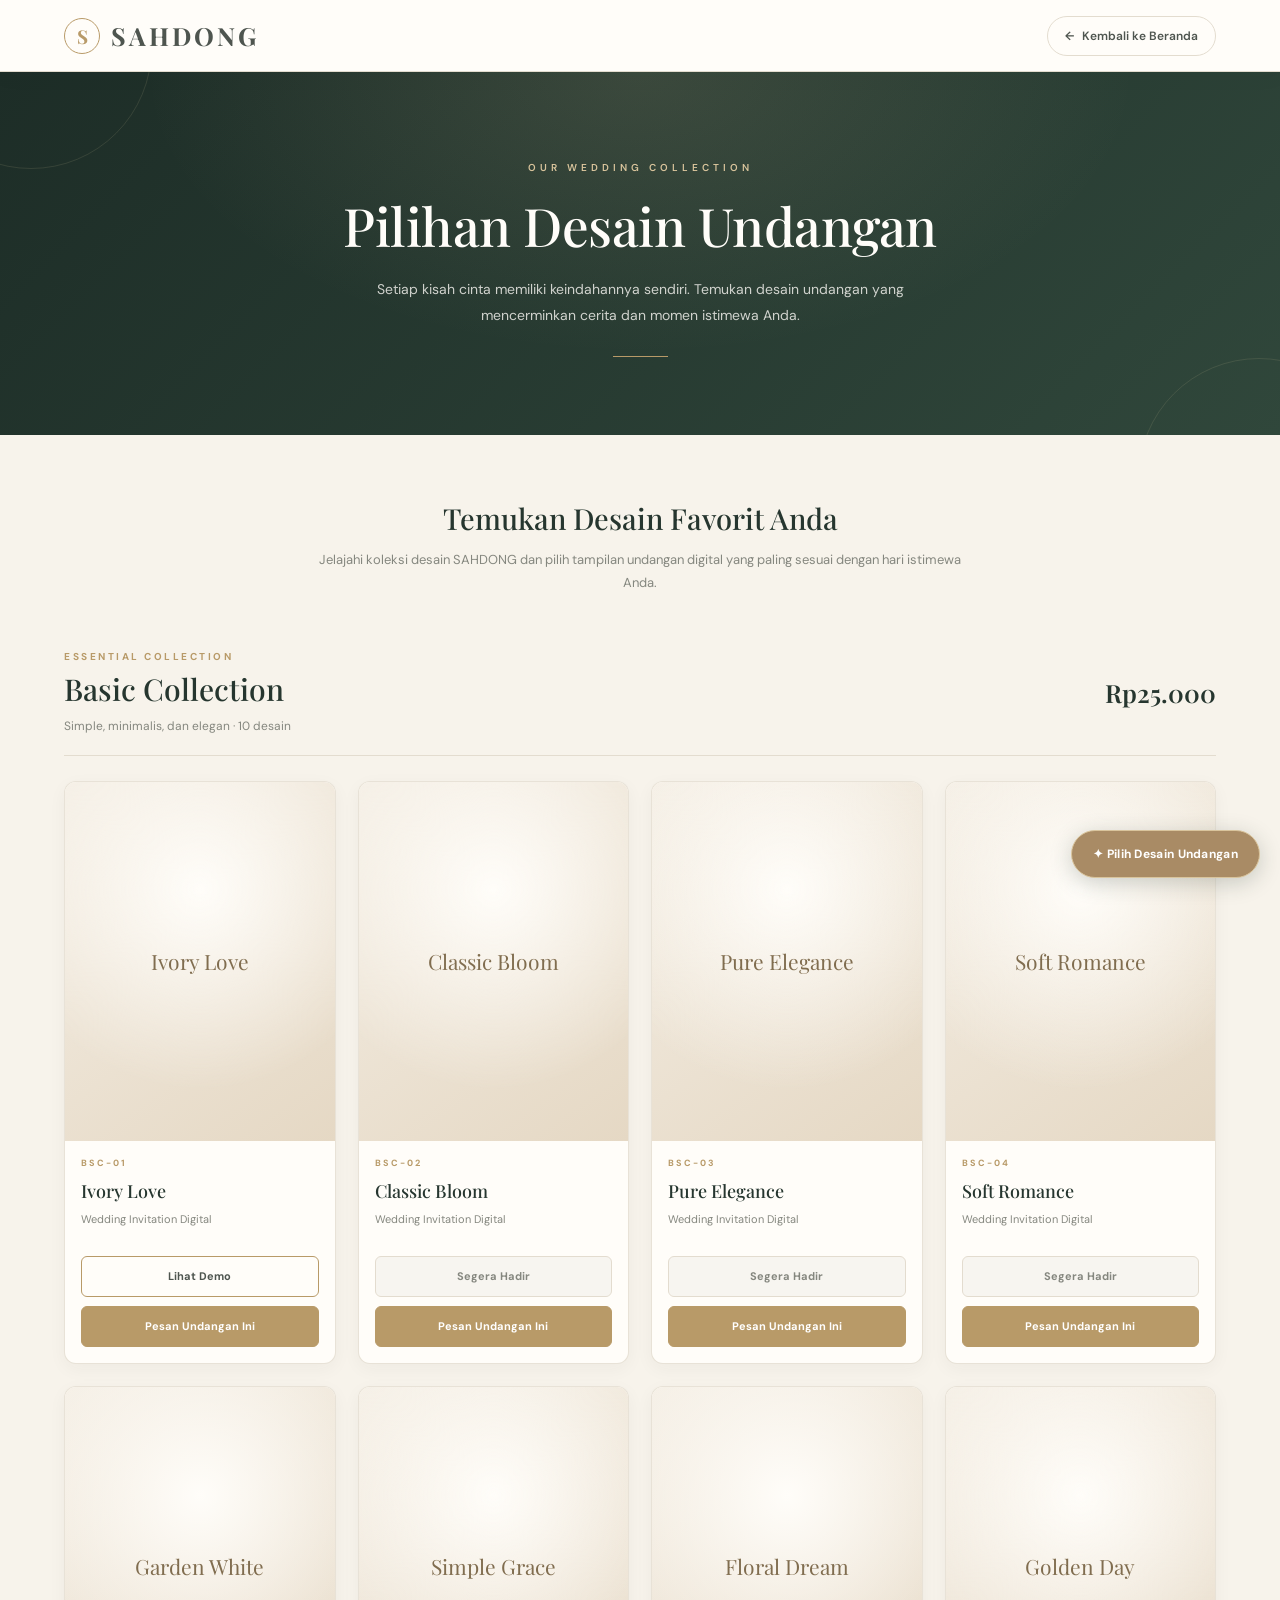
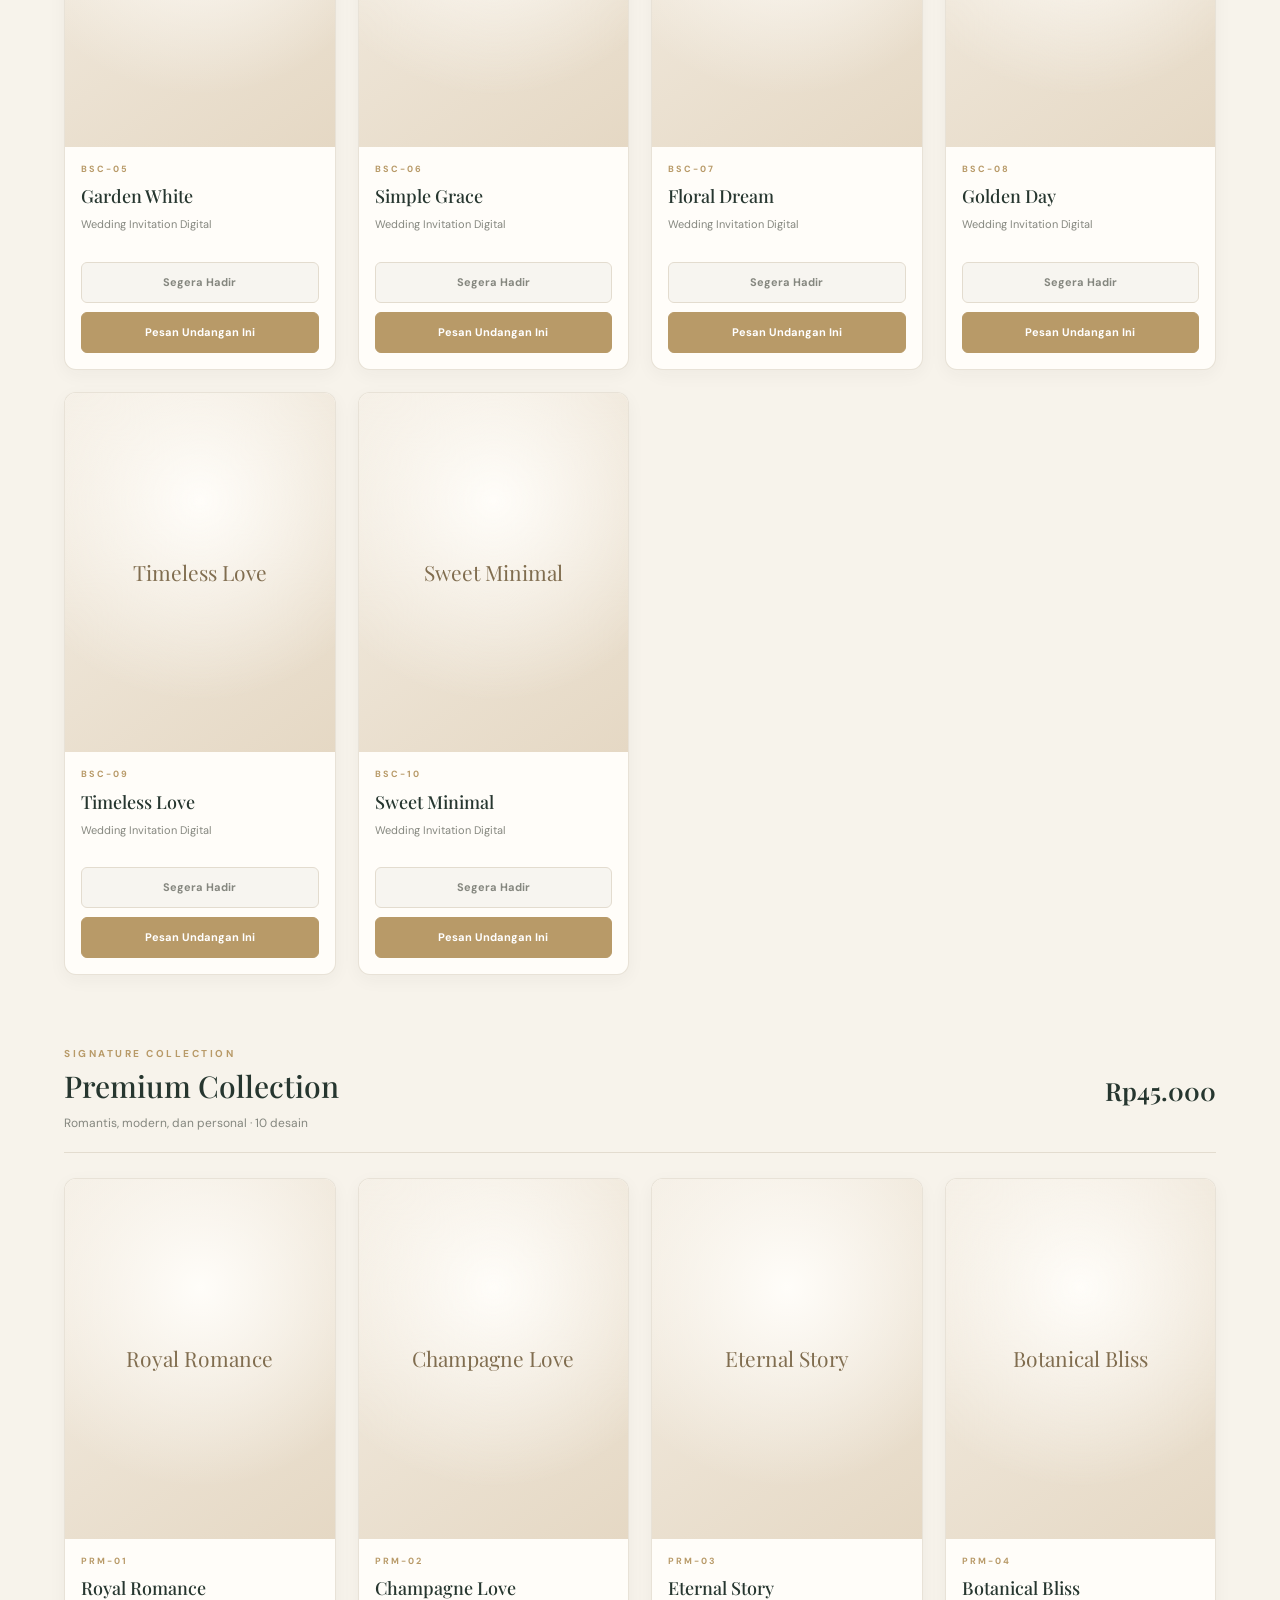
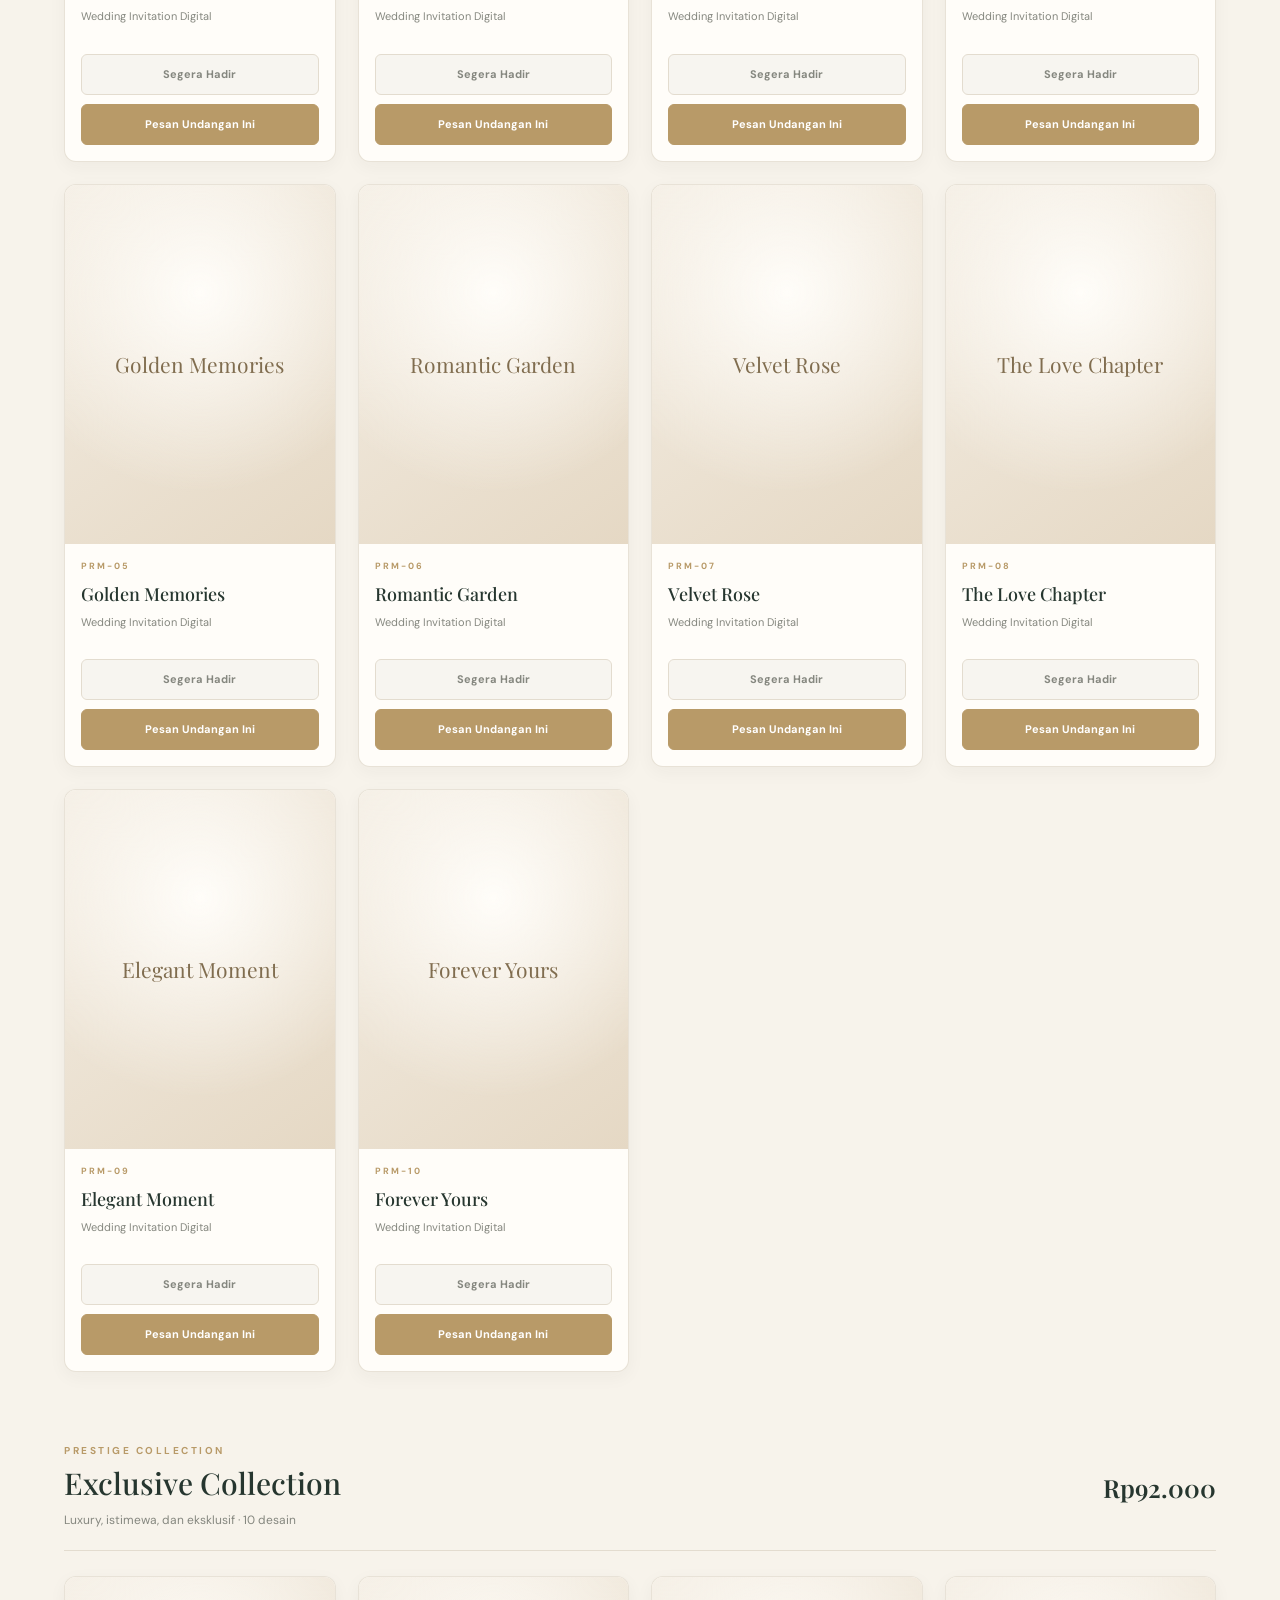
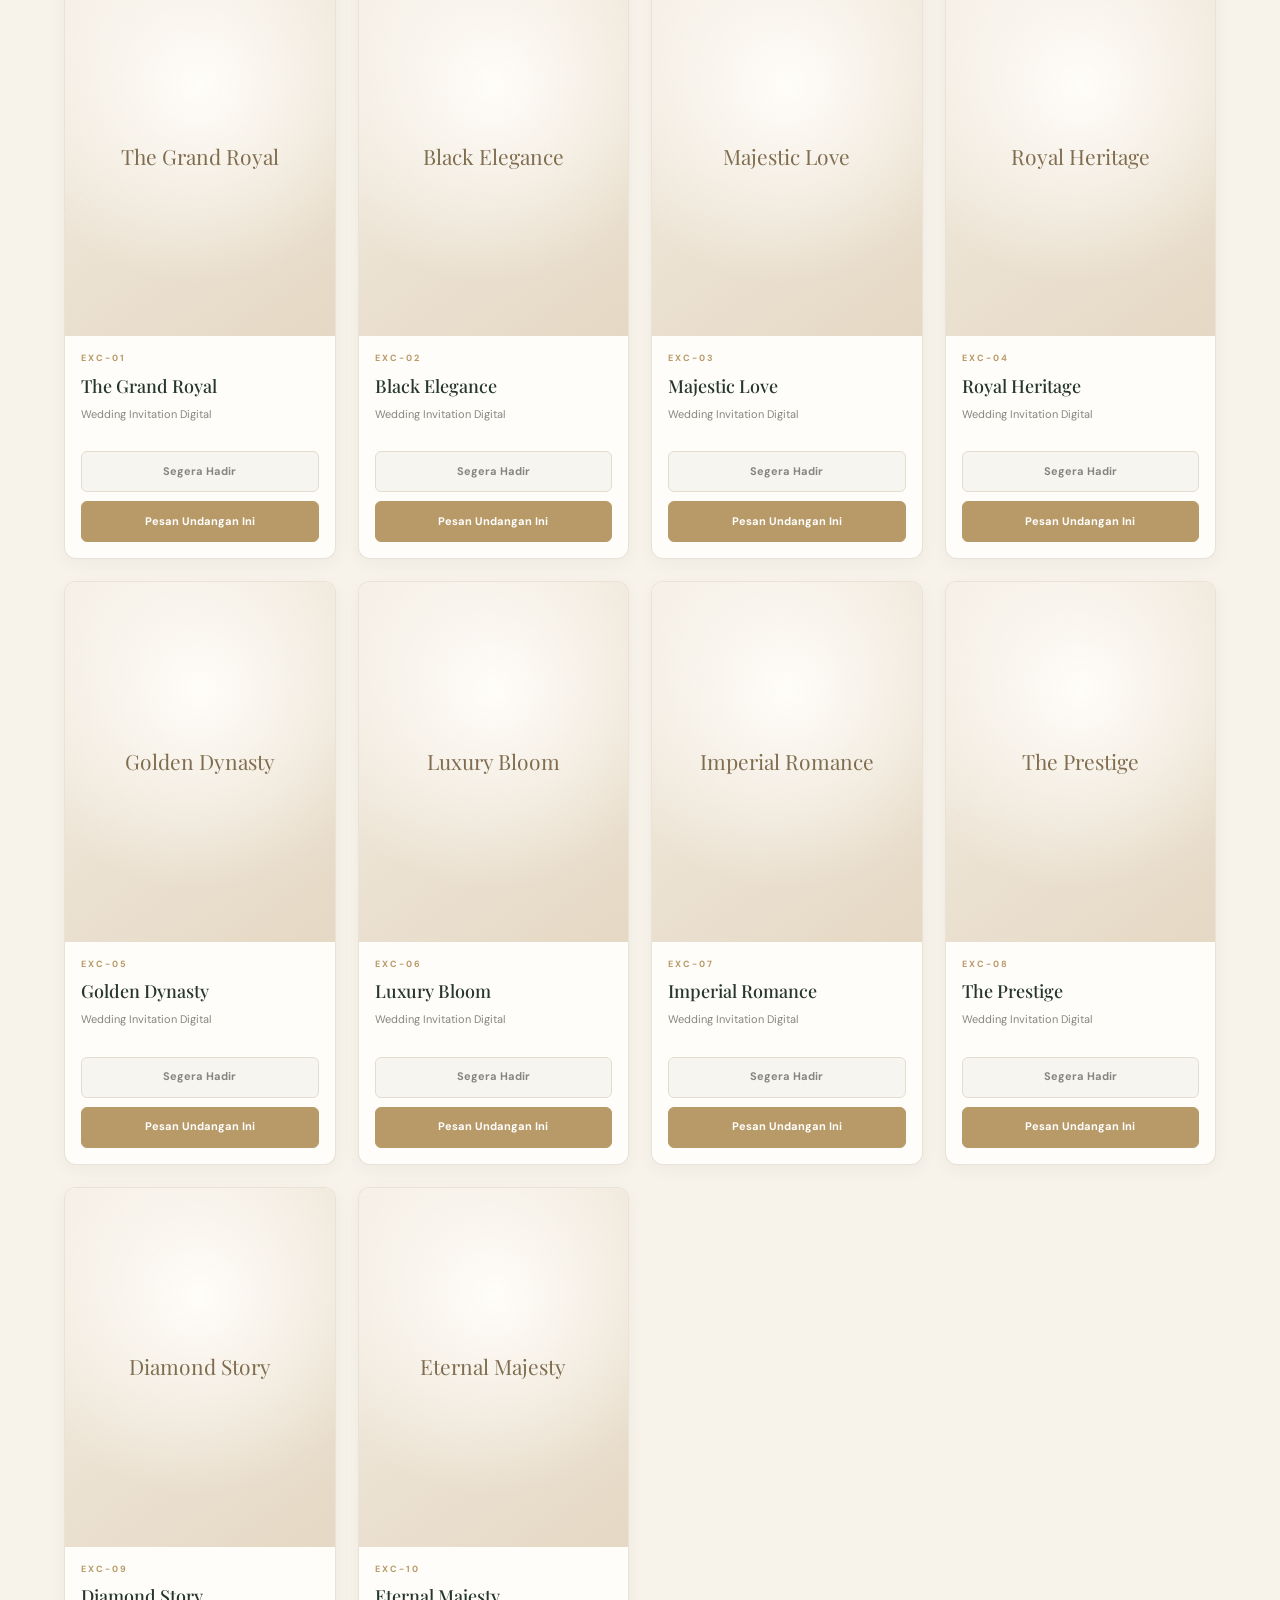
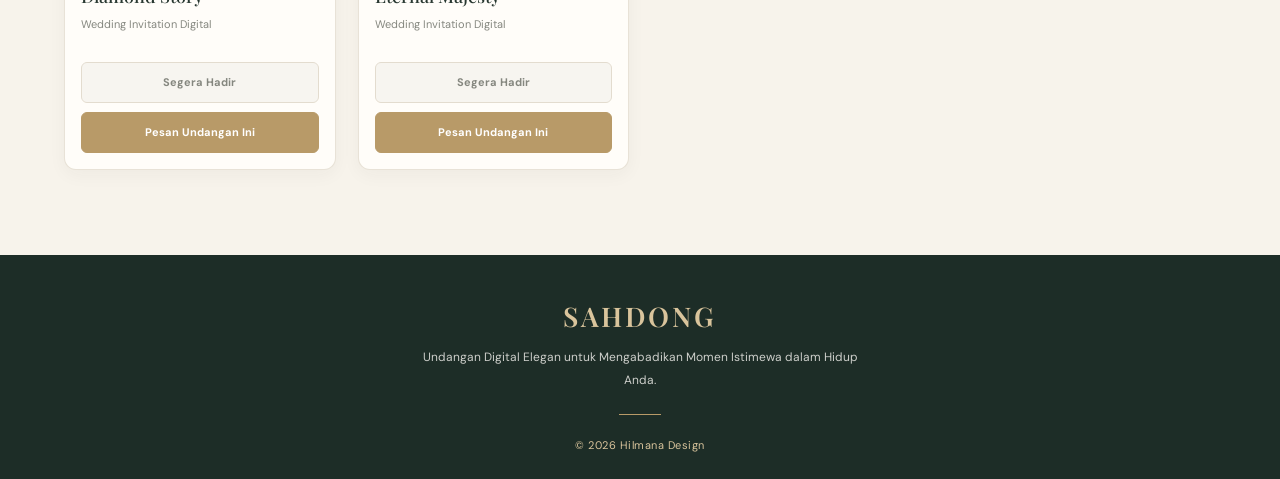
==== commit c4f98d3a: "Update index.html" ====
--- a/public/template/index.html
+++ b/public/template/index.html
@@ -1,4 +1,3 @@
-
 <!DOCTYPE html>
 <html lang="id">
 <head>
@@ -30,9 +29,7 @@
       --catalog-shadow: 0 12px 32px rgba(38,54,47,.075);
     }
 
-    * {
-      box-sizing: border-box;
-    }
+    * { box-sizing: border-box; }
 
     html {
       scroll-behavior: smooth;
@@ -49,18 +46,12 @@
       -webkit-font-smoothing: antialiased;
     }
 
-    .catalog-page a {
-      color: inherit;
-      text-decoration: none;
-    }
+    .catalog-page a { color: inherit; text-decoration: none; }
 
     .catalog-page button,
-    .catalog-page input {
-      font: inherit;
-    }
+    .catalog-page input { font: inherit; }
 
     /* NAVIGATION */
-
     .catalog-nav {
       position: sticky;
       top: 0;
@@ -126,7 +117,6 @@
     }
 
     /* HERO */
-
     .catalog-hero {
       position: relative;
       overflow: hidden;
@@ -149,15 +139,8 @@
       pointer-events: none;
     }
 
-    .catalog-hero::before {
-      top: -145px;
-      left: -90px;
-    }
-
-    .catalog-hero::after {
-      right: -100px;
-      bottom: -165px;
-    }
+    .catalog-hero::before { top: -145px; left: -90px; }
+    .catalog-hero::after { right: -100px; bottom: -165px; }
 
     .catalog-hero-inner {
       position: relative;
@@ -203,7 +186,6 @@
     }
 
     /* CATALOG CONTAINER */
-
     .catalog-container {
       width: 100%;
       max-width: 1200px;
@@ -234,15 +216,12 @@
     }
 
     /* PACKAGE SECTION */
-
     .catalog-package {
       margin-bottom: 72px;
       scroll-margin-top: 95px;
     }
 
-    .catalog-package:last-child {
-      margin-bottom: 0;
-    }
+    .catalog-package:last-child { margin-bottom: 0; }
 
     .catalog-package-heading {
       display: flex;
@@ -254,9 +233,7 @@
       border-bottom: 1px solid var(--catalog-line);
     }
 
-    .catalog-package-title {
-      min-width: 0;
-    }
+    .catalog-package-title { min-width: 0; }
 
     .catalog-package-label {
       display: block;
@@ -294,7 +271,6 @@
     }
 
     /* TEMPLATE GRID */
-
     .catalog-grid {
       display: grid;
       grid-template-columns: repeat(4, minmax(0, 1fr));
@@ -308,10 +284,7 @@
       border: 1px solid rgba(227,220,207,.8);
       border-radius: 12px;
       box-shadow: 0 5px 18px rgba(38,54,47,.045);
-      transition:
-        transform .25s ease,
-        box-shadow .25s ease,
-        border-color .25s ease;
+      transition: transform .25s ease, box-shadow .25s ease, border-color .25s ease;
     }
 
     .catalog-card:hover {
@@ -336,9 +309,7 @@
       transition: transform .45s ease;
     }
 
-    .catalog-card:hover .catalog-image {
-      transform: scale(1.035);
-    }
+    .catalog-card:hover .catalog-image { transform: scale(1.035); }
 
     .catalog-image-fallback {
       display: flex;
@@ -361,7 +332,7 @@
       display: flex;
       flex-direction: column;
       align-items: stretch;
-      min-height: 174px;
+      min-height: 222px;
       padding: 16px;
     }
 
@@ -393,18 +364,16 @@
       line-height: 1.6;
     }
 
-    .catalog-demo {
+    .catalog-demo,
+    .catalog-order {
       display: flex;
       align-items: center;
       justify-content: center;
       width: 100%;
       min-height: 41px;
-      margin-top: auto;
       padding: 9px 10px;
       border: 1px solid var(--catalog-gold);
       border-radius: 6px;
-      background: transparent;
-      color: var(--catalog-ink);
       font-size: 11px;
       font-weight: 700;
       line-height: 1.4;
@@ -412,6 +381,12 @@
       transition: .25s ease;
     }
 
+    .catalog-demo {
+      margin-top: auto;
+      background: transparent;
+      color: var(--catalog-ink);
+    }
+
     .catalog-demo:hover {
       border-color: var(--catalog-deep);
       background: var(--catalog-deep);
@@ -431,8 +406,46 @@
       color: var(--catalog-muted);
     }
 
+    .catalog-order {
+      margin-top: 9px;
+      border-color: var(--catalog-gold);
+      background: var(--catalog-gold);
+      color: #fff !important;
+    }
+
+    .catalog-order:hover {
+      border-color: var(--catalog-deep);
+      background: var(--catalog-deep);
+    }
+
+    /* FLOATING ORDER BUTTON */
+    .catalog-floating-order {
+      position: fixed;
+      right: 20px;
+      bottom: 22px;
+      z-index: 150;
+      display: flex;
+      align-items: center;
+      justify-content: center;
+      min-height: 48px;
+      padding: 13px 21px;
+      border: 1px solid #d9c49c;
+      border-radius: 50px;
+      background: #a98b65;
+      color: #fff !important;
+      font-size: 12px;
+      font-weight: 700;
+      letter-spacing: .3px;
+      box-shadow: 0 5px 22px rgba(38,54,47,.22);
+      transition: .25s ease;
+    }
+
+    .catalog-floating-order:hover {
+      background: var(--catalog-deep);
+      border-color: var(--catalog-deep);
+    }
+
     /* FOOTER */
-
     .catalog-footer {
       padding: 43px 20px 27px;
       background: var(--catalog-deep);
@@ -470,7 +483,6 @@
     }
 
     /* TABLET */
-
     @media (max-width: 950px) {
       .catalog-grid {
         grid-template-columns: repeat(3, minmax(0, 1fr));
@@ -484,11 +496,8 @@
     }
 
     /* MOBILE */
-
     @media (max-width: 650px) {
-      html {
-        scroll-padding-top: 76px;
-      }
+      html { scroll-padding-top: 76px; }
 
       .catalog-nav {
         min-height: 61px;
@@ -514,9 +523,7 @@
         font-size: 10px;
       }
 
-      .catalog-hero {
-        padding: 57px 20px 54px;
-      }
+      .catalog-hero { padding: 57px 20px 54px; }
 
       .catalog-eyebrow {
         margin-bottom: 14px;
@@ -538,21 +545,13 @@
         line-height: 1.8;
       }
 
-      .catalog-hero-line {
-        margin-top: 22px;
-      }
-
-      .catalog-container {
-        padding: 42px 15px 58px;
-      }
-
-      .catalog-intro {
-        margin-bottom: 38px;
-      }
-
-      .catalog-intro h2 {
-        font-size: 24px;
-      }
+      .catalog-hero-line { margin-top: 22px; }
+
+      .catalog-container { padding: 42px 15px 58px; }
+
+      .catalog-intro { margin-bottom: 38px; }
+
+      .catalog-intro h2 { font-size: 24px; }
 
       .catalog-intro p {
         font-size: 11px;
@@ -588,21 +587,17 @@
         line-height: 1.5;
       }
 
-      .catalog-price {
-        font-size: 17px;
-      }
+      .catalog-price { font-size: 17px; }
 
       .catalog-grid {
         grid-template-columns: repeat(2, minmax(0, 1fr));
         gap: 12px;
       }
 
-      .catalog-card {
-        border-radius: 9px;
-      }
+      .catalog-card { border-radius: 9px; }
 
       .catalog-info {
-        min-height: 158px;
+        min-height: 206px;
         padding: 11px;
       }
 
@@ -625,31 +620,31 @@
         line-height: 1.5;
       }
 
-      .catalog-demo {
+      .catalog-demo,
+      .catalog-order {
         min-height: 38px;
         padding: 8px 5px;
         font-size: 10px;
       }
 
-      .catalog-image-fallback {
-        font-size: 17px;
-      }
-
-      .catalog-footer {
-        padding: 35px 18px 23px;
-      }
-
-      .catalog-footer-brand {
-        font-size: 24px;
-      }
-
-      .catalog-footer p {
+      .catalog-image-fallback { font-size: 17px; }
+
+      .catalog-footer { padding: 35px 18px 23px; }
+
+      .catalog-footer-brand { font-size: 24px; }
+
+      .catalog-footer p { font-size: 11px; }
+
+      .catalog-floating-order {
+        right: 14px;
+        bottom: 16px;
+        min-height: 45px;
+        padding: 12px 17px;
         font-size: 11px;
       }
     }
 
     /* SMALL MOBILE */
-
     @media (max-width: 370px) {
       .catalog-nav {
         padding-right: 11px;
@@ -671,22 +666,15 @@
         padding-left: 11px;
       }
 
-      .catalog-grid {
-        gap: 9px;
-      }
+      .catalog-grid { gap: 9px; }
 
       .catalog-info {
-        min-height: 153px;
+        min-height: 201px;
         padding: 9px;
       }
 
-      .catalog-info h3 {
-        font-size: 14px;
-      }
-
-      .catalog-price {
-        font-size: 15px;
-      }
+      .catalog-info h3 { font-size: 14px; }
+      .catalog-price { font-size: 15px; }
     }
 
     @media (prefers-reduced-motion: reduce) {
@@ -718,15 +706,12 @@
   <header class="catalog-hero">
     <div class="catalog-hero-inner">
       <div class="catalog-eyebrow">Our Wedding Collection</div>
-
       <h1>Pilihan Desain Undangan</h1>
-
       <p>
         Setiap kisah cinta memiliki keindahannya sendiri.
         Temukan desain undangan yang mencerminkan cerita dan
         momen istimewa Anda.
       </p>
-
       <div class="catalog-hero-line"></div>
     </div>
   </header>
@@ -750,7 +735,6 @@
         </div>
         <div class="catalog-price">Rp25.000</div>
       </div>
-
       <div class="catalog-grid" id="basic-grid"></div>
     </section>
 
@@ -763,7 +747,6 @@
         </div>
         <div class="catalog-price">Rp45.000</div>
       </div>
-
       <div class="catalog-grid" id="premium-grid"></div>
     </section>
 
@@ -776,22 +759,22 @@
         </div>
         <div class="catalog-price">Rp92.000</div>
       </div>
-
       <div class="catalog-grid" id="exclusive-grid"></div>
     </section>
 
   </main>
 
+  <a href="#basic" class="catalog-floating-order">
+    ✦ Pilih Desain Undangan
+  </a>
+
   <footer class="catalog-footer">
     <div class="catalog-footer-brand">SAHDONG</div>
-
     <p>
       Undangan Digital Elegan untuk Mengabadikan
       Momen Istimewa dalam Hidup Anda.
     </p>
-
     <div class="catalog-footer-divider"></div>
-
     <div class="catalog-copyright">
       © 2026 Hilmana Design
     </div>
@@ -897,12 +880,10 @@
 
     function makeFallbackPlaceholder(name) {
       const placeholder = document.createElement("div");
-
       placeholder.className = "catalog-image-fallback";
       placeholder.textContent = name;
       placeholder.setAttribute("role", "img");
       placeholder.setAttribute("aria-label", "Pratinjau " + name);
-
       return placeholder;
     }
 
@@ -923,7 +904,6 @@
       image.decoding = "async";
 
       let fallbackIndex = 0;
-
       image.src = makeUnsplashUrl(collection.images[index]);
 
       image.addEventListener("error", function handleImageError() {
@@ -966,7 +946,6 @@
 
         demo.addEventListener("click", function(event) {
           event.preventDefault();
-
           alert(
             "Demo " + code + " - " + name +
             " sedang dalam proses pembuatan. Nantikan segera di SAHDONG!"
@@ -974,15 +953,24 @@
         });
       }
 
+      const order = document.createElement("a");
+      order.className = "catalog-order";
+      order.href = "/pesan.html?template=" + encodeURIComponent(code);
+      order.textContent = "Pesan Undangan Ini";
+      order.setAttribute(
+        "aria-label",
+        "Pesan desain " + name + " (" + code + ")"
+      );
+
       info.append(
         templateCode,
         title,
         description,
-        demo
+        demo,
+        order
       );
 
       card.append(imageWrap, info);
-
       return card;
     }
 
